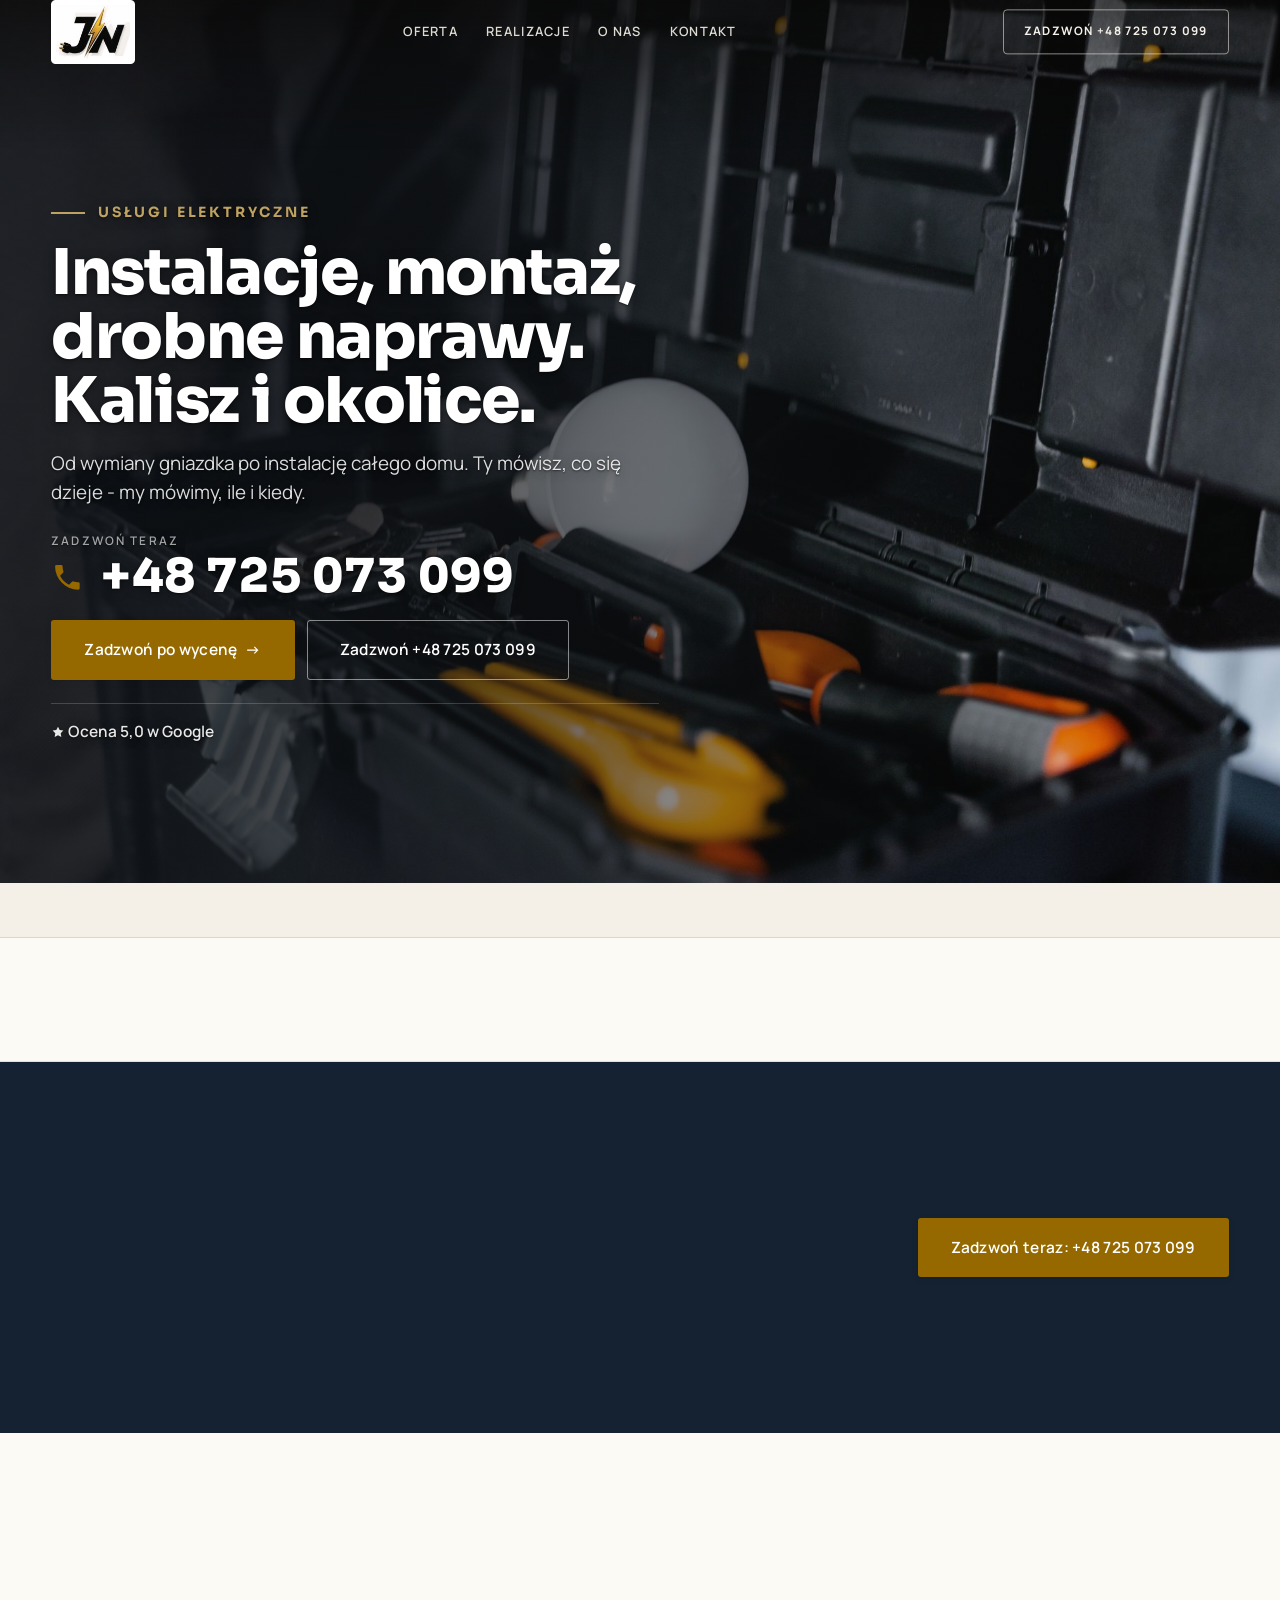
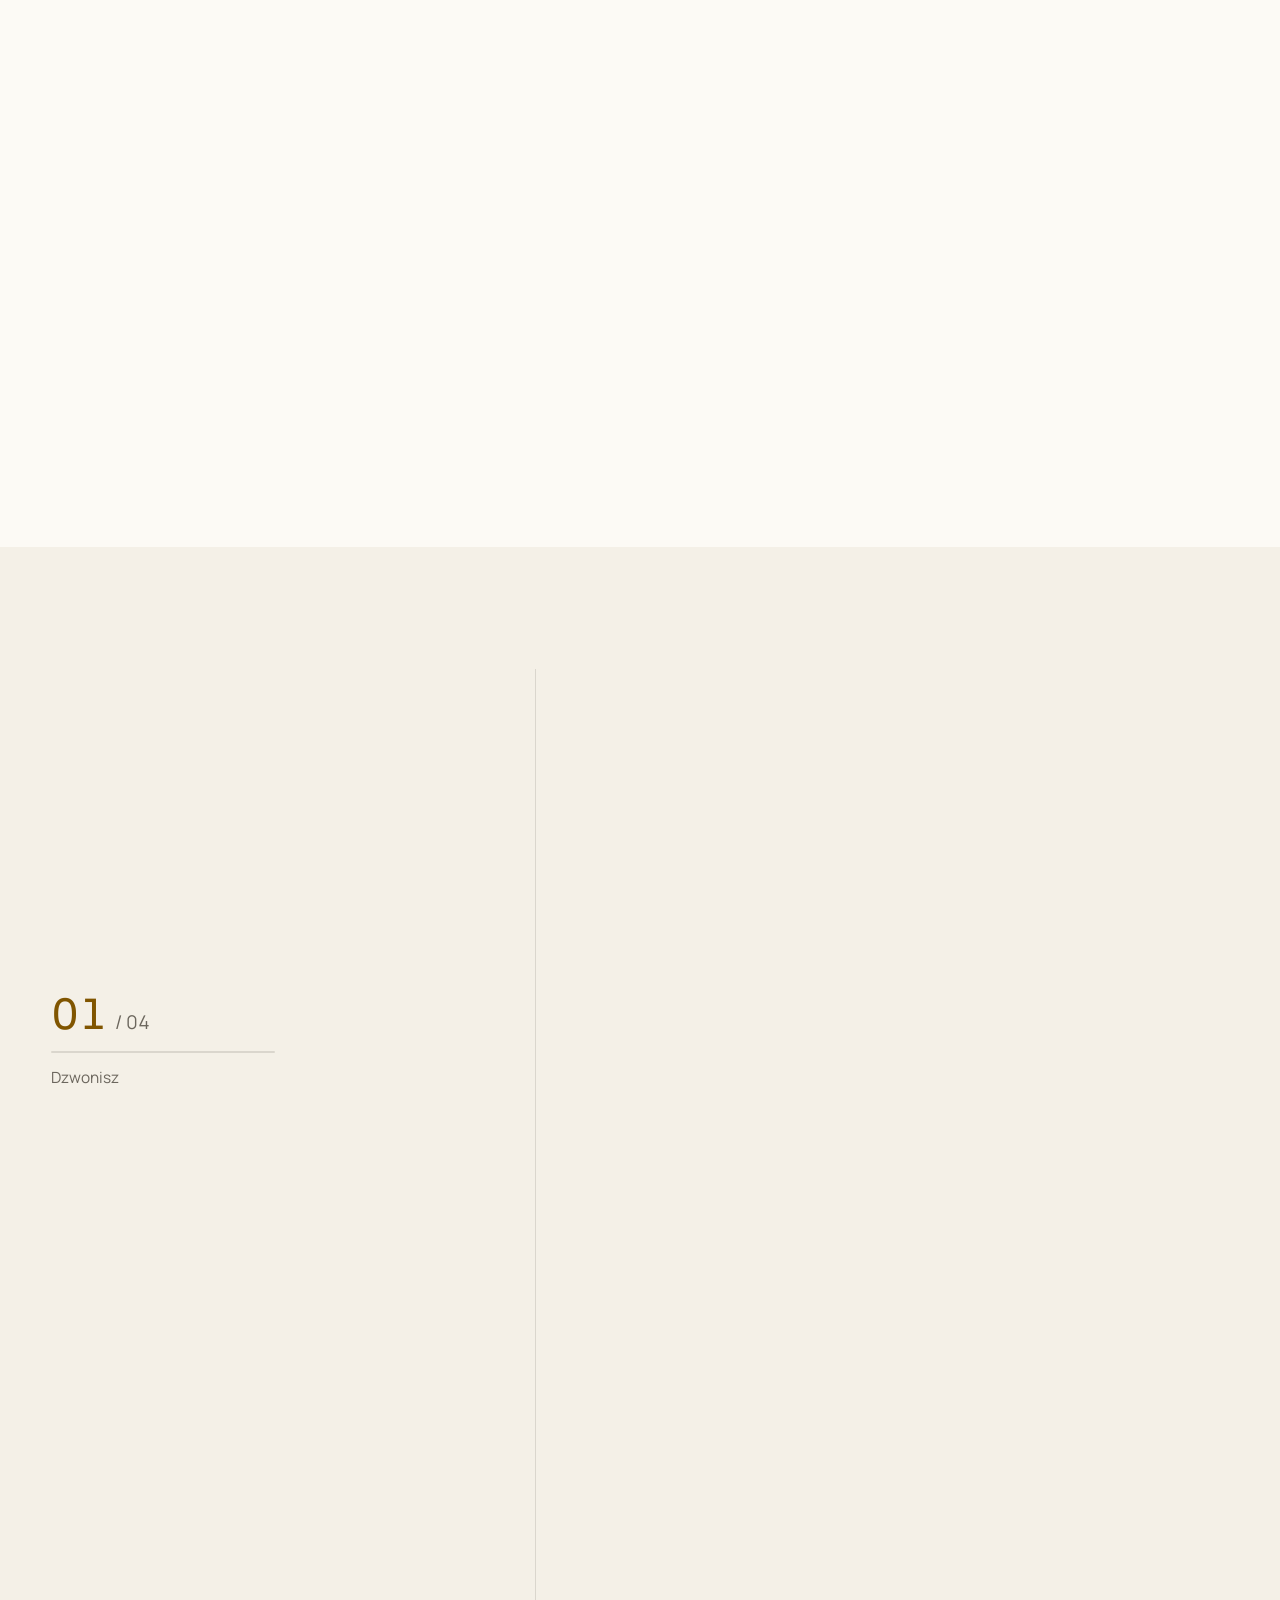
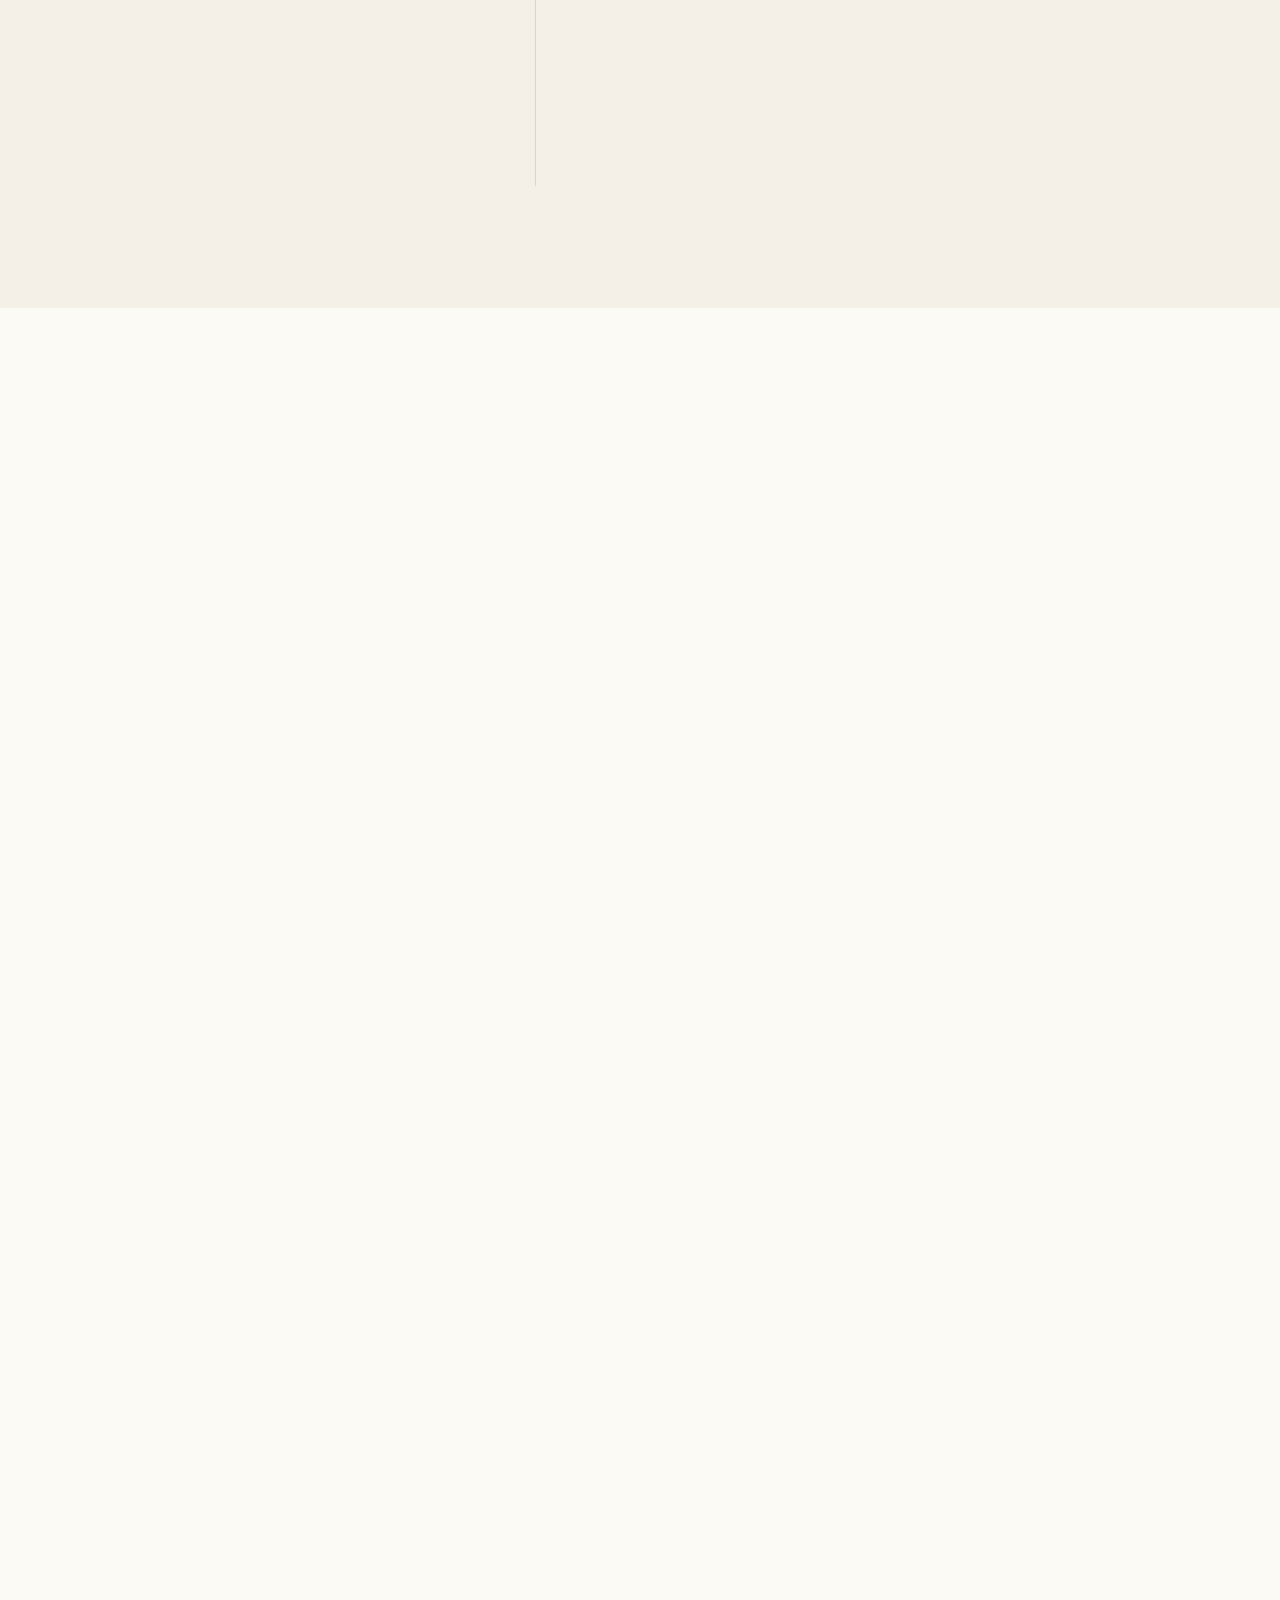
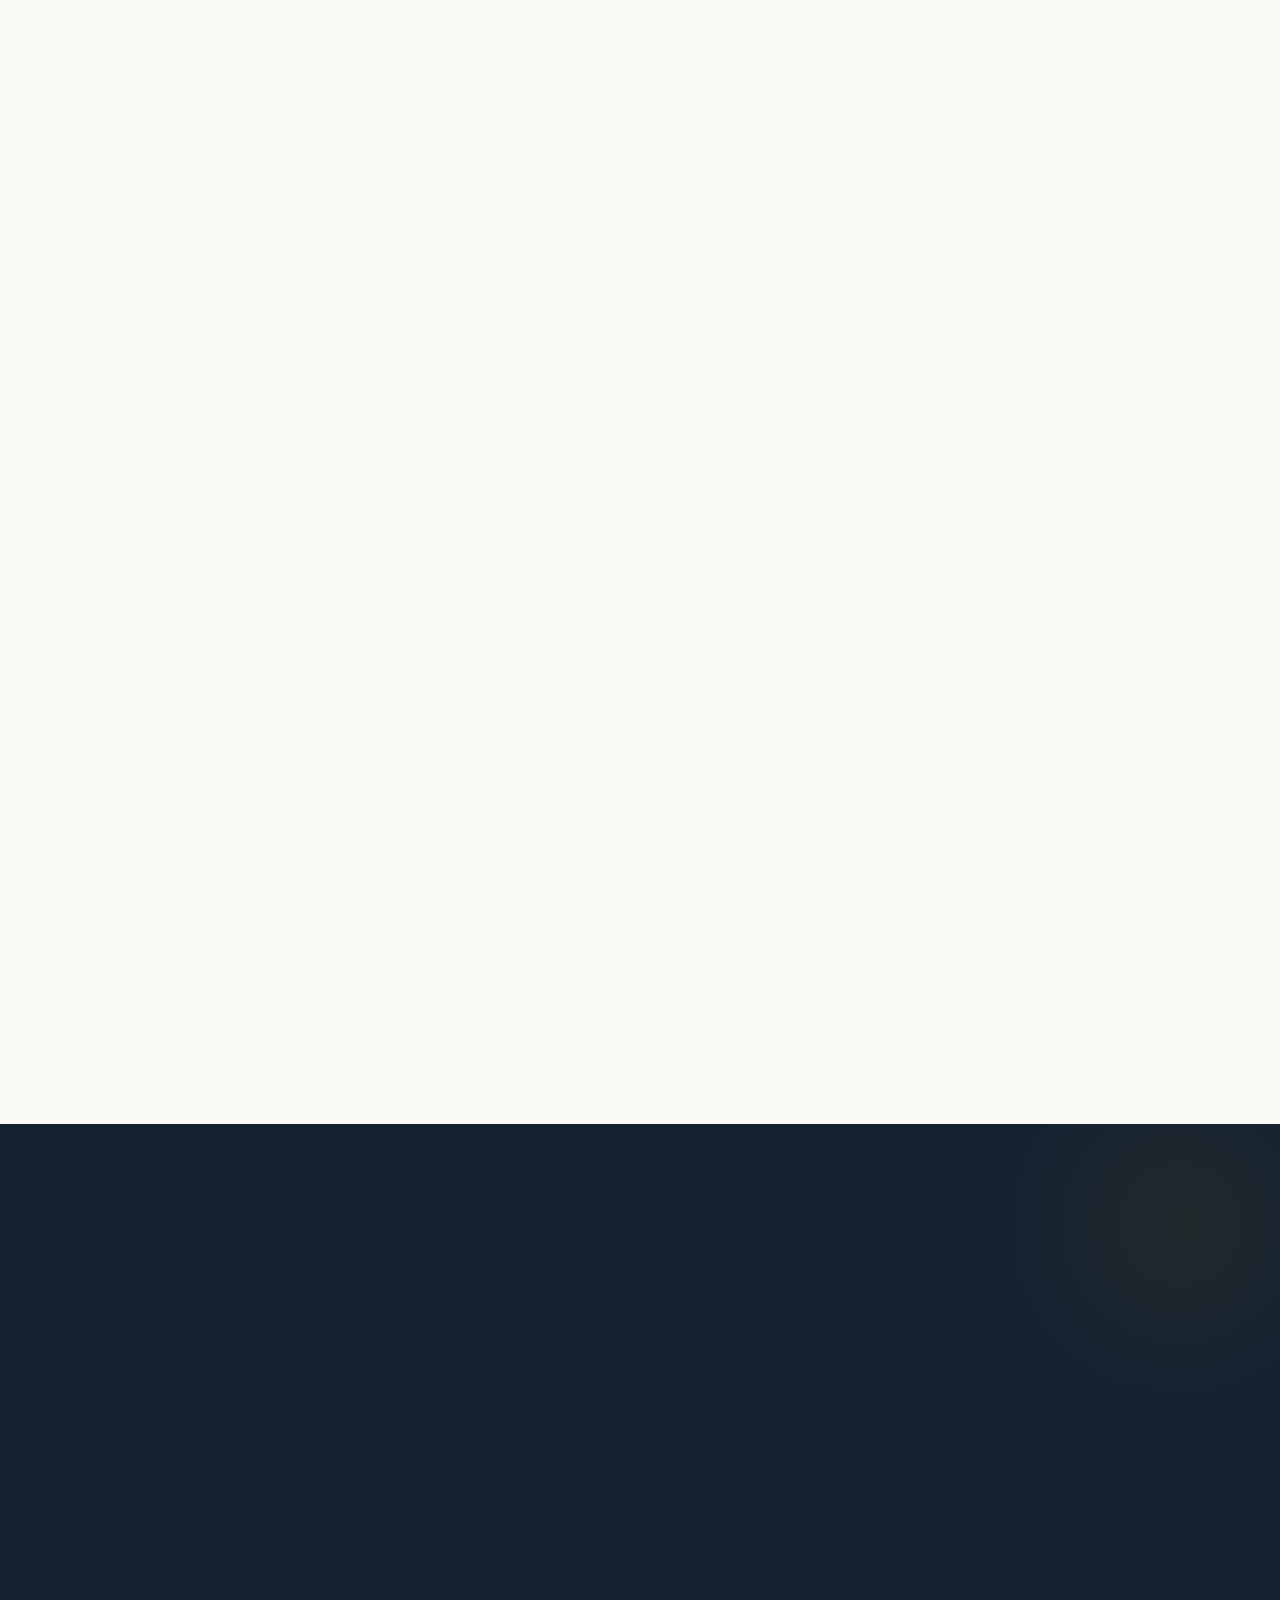
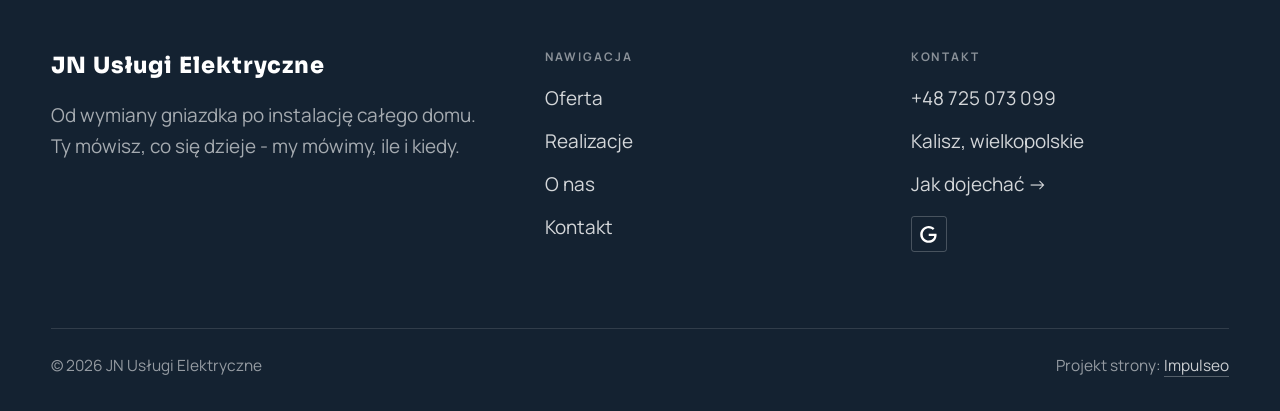
==== index.html @ e77ca4e5 "Strona demo: jn-uslugi-elektryczne" ====
<!DOCTYPE html>
<html lang="pl">
<head>
<meta charset="UTF-8">
<meta name="viewport" content="width=device-width, initial-scale=1.0">
<title>JN Usługi Elektryczne - elektryk, awarie i instalacje</title>
<meta name="description" content="Elektryk w Kaliszu z dojazdem. Awarie, instalacje, rozdzielnice, oświetlenie, napędy bram i drobne naprawy. Cenę znasz przed robotą. Zadzwoń: +48 725 073 099.">
<link rel="canonical" href="https://impulseo-pl.github.io/jn-uslugi-elektryczne/">
<meta name="robots" content="noindex, nofollow">
<meta property="og:type" content="website">
<meta property="og:locale" content="pl_PL">
<meta property="og:site_name" content="JN Usługi Elektryczne">
<meta property="og:title" content="JN Usługi Elektryczne - elektryk, awarie i instalacje">
<meta property="og:description" content="Elektryk w Kaliszu z dojazdem. Awarie, instalacje, rozdzielnice, oświetlenie, napędy bram i drobne naprawy. Cenę znasz przed robotą. Zadzwoń: +48 725 073 099.">
<meta property="og:url" content="https://impulseo-pl.github.io/jn-uslugi-elektryczne/">
<meta property="og:image" content="https://impulseo-pl.github.io/jn-uslugi-elektryczne/img/og.jpg">
<meta property="og:image:width" content="1200">
<meta property="og:image:height" content="630">
<meta name="twitter:card" content="summary_large_image">
<script type="application/ld+json">{"@context": "https://schema.org", "@type": "Electrician", "name": "JN Usługi Elektryczne", "url": "https://impulseo-pl.github.io/jn-uslugi-elektryczne/", "telephone": "+48725073099", "image": "https://impulseo-pl.github.io/jn-uslugi-elektryczne/img/og.jpg", "areaServed": "Kalisz", "sameAs": ["https://maps.google.com/?cid=891478775531008990&g_mp=CiVnb29nbGUubWFwcy5wbGFjZXMudjEuUGxhY2VzLkdldFBsYWNlEAIYBCAA"]}</script>
<link rel="preconnect" href="https://fonts.googleapis.com">
<link rel="preconnect" href="https://fonts.gstatic.com" crossorigin>
<link href="https://fonts.googleapis.com/css2?family=Sora:wght@600;700;800&family=Manrope:wght@400;500;600&display=swap" rel="stylesheet">
<link rel="stylesheet" href="assets/styles.css?v=e4666591">
</head>
<body>

<header class="nav">
  <div class="wrap nav-inner">
    <a class="brand brand-has-logo" href="index.html"><img class="brand-logo" src="img/logo.png" alt="JN Usługi Elektryczne" width="644" height="490" decoding="async"></a>
    <nav class="nav-links">
      <a href="oferta.html">Oferta</a>
      <a href="realizacje.html">Realizacje</a>
      <a href="o-nas.html">O nas</a>
      <a href="kontakt.html">Kontakt</a>
      <a href="tel:+48725073099" class="btn btn-accent">Zadzwoń +48 725 073 099</a>
    </nav>
    <button class="nav-toggle" aria-label="Menu"><span></span><span></span><span></span></button>
  </div>
</header>

<main>
<section class="hero-fach">
  <img class="hf-photo" src="img/hero.jpg" fetchpriority="high" data-rotate="img/g14.jpg|img/g2.jpg" alt="JN Usługi Elektryczne" width="1880" height="1253">
  <div class="hf-panel">
    <div class="hf-inner">
      <span class="hf-kicker">Usługi elektryczne</span>
      <h1 class="hf-title">Instalacje, montaż, drobne naprawy. Kalisz i okolice. <em></em></h1>
      <p class="hf-lead">Od wymiany gniazdka po instalację całego domu. Ty mówisz, co się dzieje - my mówimy, ile i kiedy.</p>
      <a class="hf-phone" href="tel:+48725073099"><span class="hf-phone-lab">Zadzwoń teraz</span><span class="hf-phone-num"><svg class="ico-tel" width="16" height="16" viewBox="0 0 24 24" fill="none" aria-hidden="true"><path d="M6.6 10.8a15.5 15.5 0 0 0 6.6 6.6l2.2-2.2a1 1 0 0 1 1-.24 11.4 11.4 0 0 0 3.6.58 1 1 0 0 1 1 1V20a1 1 0 0 1-1 1A17 17 0 0 1 3 4a1 1 0 0 1 1-1h3.5a1 1 0 0 1 1 1c0 1.25.2 2.46.58 3.6a1 1 0 0 1-.25 1l-2.23 2.2Z" fill="currentColor"/></svg> +48 725 073 099</span></a>
      <div class="hf-actions">
        <a href="kontakt.html" class="btn btn-accent">Zadzwoń po wycenę <span class="arr">→</span></a>
        <a href="tel:+48725073099" class="btn btn-ghost hf-ghost">Zadzwoń +48 725 073 099</a>
      </div>
      <div class="hf-trust"><svg class="ico-star" width="14" height="14" viewBox="0 0 24 24" style="vertical-align:-2px" aria-hidden="true"><path d="M12 2.8l2.85 5.8 6.4.93-4.63 4.5 1.1 6.37L12 17.4l-5.72 3 1.1-6.37-4.63-4.5 6.4-.93L12 2.8Z" fill="currentColor"/></svg> Ocena 5,0 w Google</div>
    </div>
  </div>
</section>
<section class="fach-promise">
  <div class="wrap">
    <ul class="fp-row reveal"><li>Bezpłatna wycena</li><li>Dojazd: Kalisz i okolice</li><li>Szybkie terminy</li></ul>
  </div>
</section>
<section class="opinie-mini" aria-label="Opinie klientów">
  <div class="wrap">
    <div class="om-row">
      <div class="om-item reveal"><blockquote>„Gorąco polecam pana Jakuba (…) bardzo dobry stosunek jakosci do ceny, wręcz jest napr…”</blockquote><span class="om-autor">Quiescis</span></div>
      <div class="om-item reveal"><blockquote>„Super doświadczony fachowiec, opanował fach do perfekcji.”</blockquote><span class="om-autor">Jan Kołodziej</span></div>
      <div class="om-item reveal"><blockquote>„Polecam. Przygotowanie gniazdka zewnętrznego do wallboxa.”</blockquote><span class="om-autor">Sebastian Janiak</span></div>
    </div>
  </div>
</section>
<section class="awaria">
  <div class="wrap">
      <div class="reveal">
        <h3>Awaria? Jesteśmy pod telefonem.</h3>
        <p>Szybki dojazd na pilne zgłoszenia.</p>
      </div>
      <a class="btn btn-accent" href="tel:+48725073099">Zadzwoń teraz: +48 725 073 099</a>
  </div>
</section>
<section class="gateways-band">
  <div class="wrap">
    <div class="gateways">
      <a href="oferta.html" class="gateway reveal"><img src="img/g3.jpg" alt="Awarie i usterki" loading="lazy" width="1880" height="1255" decoding="async"><span class="g-ttl">Awarie i usterki</span></a>
      <a href="oferta.html" class="gateway reveal"><img src="img/g4.jpg" alt="Instalacje elektryczne" loading="lazy" width="1880" height="1255" decoding="async"><span class="g-ttl">Instalacje elektryczne</span></a>
      <a href="oferta.html" class="gateway reveal"><img src="img/g5.jpg" alt="Rozdzielnice i zabezpieczenia" loading="lazy" width="1880" height="992" decoding="async"><span class="g-ttl">Rozdzielnice i zabezpieczenia</span></a>
    </div>
  </div>
</section>
<section class="proces proces-os fachowcy">
  <div class="wrap proc-grid">
    <div class="proc-side">
      <div class="head reveal">
        <span class="eyebrow">Jak pracujemy</span>
        <h2>Wiesz, na czym stoisz - na każdym etapie</h2>
        <p>Od pierwszego telefonu do odbioru roboty - krok po kroku.</p>
      </div>
      <div class="proc-count" aria-hidden="true"><span class="pc-cur">01</span><span class="pc-all">/ 04</span></div>
      <div class="proc-bar" aria-hidden="true"><i></i></div>
      <p class="proc-now" aria-hidden="true">Dzwonisz</p>
    </div>
    <ol class="proces-line">
      <li class="reveal"><span class="pno">01</span><h3>Dzwonisz</h3><p>Telefon albo zdjęcie tablicy. Krótka rozmowa i wiesz, czy przyjedziemy i kiedy.</p></li>
      <li class="reveal"><span class="pno">02</span><h3>Znasz cenę</h3><p>Wymianę gniazdka wycenimy przez telefon, remont instalacji po obejrzeniu ścian. Cena ustalona przed robotą już nie rośnie.</p></li>
      <li class="reveal"><span class="pno">03</span><h3>Robota</h3><p>Zaczętej roboty nie zostawiamy na „dokończymy w przyszłym tygodniu”. Zaczęte kończymy.</p></li>
      <li class="reveal"><span class="pno">04</span><h3>Odbiór</h3><p>Na koniec sprawdzamy miernikiem każdy podłączony punkt i pokazujemy, że wszystko działa. Rachunek jest taki, jak ustaliliśmy.</p></li>
    </ol>
  </div>
</section>
<section>
  <div class="wrap">
    <div class="head reveal">
      <span class="eyebrow">Realizacje</span>
      <h2>Z ostatnich robót</h2>
      <p>Tak ta robota wygląda po skończeniu: opisana tablica, równe bruzdy, przewody pod sznurek.</p>
    </div>
    <div class="gallery">
      <div class="tile t-two3 reveal"><img src="img/g6.jpg" alt="JN Usługi Elektryczne" loading="lazy" width="1880" height="1253" decoding="async"></div>
      <div class="tile t-third reveal"><img src="img/g7.jpg" alt="JN Usługi Elektryczne" loading="lazy" width="1880" height="1253" decoding="async"></div>
      <div class="tile t-third reveal"><img src="img/g8.jpg" alt="JN Usługi Elektryczne" loading="lazy" width="1880" height="1255" decoding="async"></div>
      <div class="tile t-third reveal"><img src="img/g9.jpg" alt="JN Usługi Elektryczne" loading="lazy" width="1880" height="1251" decoding="async"></div>
      <div class="tile t-third reveal"><img src="img/g10.jpg" alt="JN Usługi Elektryczne" loading="lazy" width="1880" height="1255" decoding="async"></div>
    </div>
    <div style="margin-top:var(--space-7)" class="reveal"><a href="realizacje.html" class="btn btn-accent">Pełna galeria <span class="arr">→</span></a></div>
  </div>
</section>
<section class="fach-uslugi">
  <div class="wrap">
    <div class="head reveal">
      <span class="eyebrow">Oferta</span>
      <h2>Co robimy</h2>
      <p>Najczęstsze zlecenia - od awarii po napęd do bramy.</p>
    </div>
    <ul class="fu-list">
      <li class="fu-row reveal"><div class="fu-name">Awarie i usterki</div><div class="fu-desc">Nagle zgasła połowa mieszkania? Bezpiecznik wybija po włączeniu czajnika?</div><a class="fu-cta" href="kontakt.html">Wycena <span class="arr">→</span></a></li>
      <li class="fu-row reveal"><div class="fu-name">Instalacje elektryczne</div><div class="fu-desc">Masz w ścianach aluminium sprzed dekad? Wymieniamy stare instalacje na miedź - obwód po obwodzie, etapami, tak żeby dało się normalnie mieszkać w trakcie.</div><a class="fu-cta" href="kontakt.html">Wycena <span class="arr">→</span></a></li>
      <li class="fu-row reveal"><div class="fu-name">Rozdzielnice i zabezpieczenia</div><div class="fu-desc">Tablica z korkami pamięta poprzedniego właściciela? Składamy i modernizujemy rozdzielnice: nowe zabezpieczenia, różnicówki, ochrona przepięciowa i czytelny opis na drzwiczkach - żeby przy usterce dało się wyłączyć jeden obwód, a nie cały dom.</div><a class="fu-cta" href="kontakt.html">Wycena <span class="arr">→</span></a></li>
      <li class="fu-row reveal"><div class="fu-name">Oświetlenie i LED</div><div class="fu-desc">Zakładamy oświetlenie w domu i na zewnątrz: lampy, taśmy LED, światło z czujnikiem ruchu nad wejściem i przy furtce.</div><a class="fu-cta" href="kontakt.html">Wycena <span class="arr">→</span></a></li>
      <li class="fu-row reveal"><div class="fu-name">Gniazdka, włączniki i osprzęt</div><div class="fu-desc">Po remoncie osprzęt ma pasować do wnętrza, więc ramki i kolory dobieramy razem, zanim kupisz.</div><a class="fu-cta" href="kontakt.html">Wycena <span class="arr">→</span></a></li>
      <li class="fu-row reveal"><div class="fu-name">Napędy bram, RTV i AGD</div><div class="fu-desc">Podłączamy napędy do bram, sprzęt RTV i AGD oraz drobiazgi typu gniazdo zewnętrzne pod wallbox.</div><a class="fu-cta" href="kontakt.html">Wycena <span class="arr">→</span></a></li>
    </ul>
    <div style="margin-top:var(--space-7)" class="reveal"><a href="oferta.html" class="btn btn-ghost">Pełna oferta <span class="arr">→</span></a></div>
  </div>
</section>
<section class="stopklatka" aria-hidden="true">
  <div class="stk-bg" style="background-image:url(img/g15.jpg)"></div>
</section>
<section class="opinie">
  <div class="wrap">
    <div class="head center reveal">
      <span class="eyebrow">Opinie</span>
      <h2>Co mówią klienci</h2>
    </div>
    <p class="op-meta reveal"><span class="g-badge"><svg class="gb-ico" viewBox="0 0 24 24" width="18" height="18" aria-hidden="true"><path fill="#4285F4" d="M22.56 12.25c0-.78-.07-1.53-.2-2.25H12v4.26h5.92c-.26 1.37-1.04 2.53-2.21 3.31v2.77h3.57c2.08-1.92 3.28-4.74 3.28-8.09z"/><path fill="#34A853" d="M12 23c2.97 0 5.46-.98 7.28-2.66l-3.57-2.77c-.98.66-2.23 1.06-3.71 1.06-2.86 0-5.29-1.93-6.16-4.53H2.18v2.84C3.99 20.53 7.7 23 12 23z"/><path fill="#FBBC05" d="M5.84 14.09c-.22-.66-.35-1.36-.35-2.09s.13-1.43.35-2.09V7.07H2.18C1.43 8.55 1 10.22 1 12s.43 3.45 1.18 4.93l2.85-2.22.81-.62z"/><path fill="#EA4335" d="M12 5.38c1.62 0 3.06.56 4.21 1.64l3.15-3.15C17.45 2.09 14.97 1 12 1 7.7 1 3.99 3.47 2.18 7.07l3.66 2.84c.87-2.6 3.3-4.53 6.16-4.53z"/></svg><b class="gb-ocena">5,0</b><svg class="gb-stars" viewBox="0 0 90 18" width="74" height="14.8" aria-hidden="true"><g fill="currentColor" opacity=".26"><path transform="translate(0,0)" d="M9 1.6l2.2 4.46 4.92.72-3.56 3.47.84 4.9L9 12.74l-4.4 2.31.84-4.9L1.88 6.68l4.92-.72L9 1.6Z"/><path transform="translate(18,0)" d="M9 1.6l2.2 4.46 4.92.72-3.56 3.47.84 4.9L9 12.74l-4.4 2.31.84-4.9L1.88 6.68l4.92-.72L9 1.6Z"/><path transform="translate(36,0)" d="M9 1.6l2.2 4.46 4.92.72-3.56 3.47.84 4.9L9 12.74l-4.4 2.31.84-4.9L1.88 6.68l4.92-.72L9 1.6Z"/><path transform="translate(54,0)" d="M9 1.6l2.2 4.46 4.92.72-3.56 3.47.84 4.9L9 12.74l-4.4 2.31.84-4.9L1.88 6.68l4.92-.72L9 1.6Z"/><path transform="translate(72,0)" d="M9 1.6l2.2 4.46 4.92.72-3.56 3.47.84 4.9L9 12.74l-4.4 2.31.84-4.9L1.88 6.68l4.92-.72L9 1.6Z"/></g><clipPath id="gs1000"><rect x="0" y="0" width="90.0" height="18"/></clipPath><g fill="#FBBC04" clip-path="url(#gs1000)"><path transform="translate(0,0)" d="M9 1.6l2.2 4.46 4.92.72-3.56 3.47.84 4.9L9 12.74l-4.4 2.31.84-4.9L1.88 6.68l4.92-.72L9 1.6Z"/><path transform="translate(18,0)" d="M9 1.6l2.2 4.46 4.92.72-3.56 3.47.84 4.9L9 12.74l-4.4 2.31.84-4.9L1.88 6.68l4.92-.72L9 1.6Z"/><path transform="translate(36,0)" d="M9 1.6l2.2 4.46 4.92.72-3.56 3.47.84 4.9L9 12.74l-4.4 2.31.84-4.9L1.88 6.68l4.92-.72L9 1.6Z"/><path transform="translate(54,0)" d="M9 1.6l2.2 4.46 4.92.72-3.56 3.47.84 4.9L9 12.74l-4.4 2.31.84-4.9L1.88 6.68l4.92-.72L9 1.6Z"/><path transform="translate(72,0)" d="M9 1.6l2.2 4.46 4.92.72-3.56 3.47.84 4.9L9 12.74l-4.4 2.31.84-4.9L1.88 6.68l4.92-.72L9 1.6Z"/></g></svg><span class="gb-txt">w Google</span></span></p>
    <p class="op-meta reveal"><a class="op-google" href="https://maps.google.com/?cid=891478775531008990&amp;g_mp=CiVnb29nbGUubWFwcy5wbGFjZXMudjEuUGxhY2VzLkdldFBsYWNlEAIYBCAA" target="_blank" rel="noopener"><svg class="op-g-ico" viewBox="0 0 24 24" width="17" height="17" aria-hidden="true"><path fill="#4285F4" d="M22.56 12.25c0-.78-.07-1.53-.2-2.25H12v4.26h5.92c-.26 1.37-1.04 2.53-2.21 3.31v2.77h3.57c2.08-1.92 3.28-4.74 3.28-8.09z"/><path fill="#34A853" d="M12 23c2.97 0 5.46-.98 7.28-2.66l-3.57-2.77c-.98.66-2.23 1.06-3.71 1.06-2.86 0-5.29-1.93-6.16-4.53H2.18v2.84C3.99 20.53 7.7 23 12 23z"/><path fill="#FBBC05" d="M5.84 14.09c-.22-.66-.35-1.36-.35-2.09s.13-1.43.35-2.09V7.07H2.18C1.43 8.55 1 10.22 1 12s.43 3.45 1.18 4.93l2.85-2.22.81-.62z"/><path fill="#EA4335" d="M12 5.38c1.62 0 3.06.56 4.21 1.64l3.15-3.15C17.45 2.09 14.97 1 12 1 7.7 1 3.99 3.47 2.18 7.07l3.66 2.84c.87-2.6 3.3-4.53 6.16-4.53z"/></svg><span>Zobacz opinie w Google</span><span class="arr">→</span></a></p>
    <div class="opinie-grid">
      <figure class="op-card reveal"><span class="op-star"><svg class="ico-star" width="14" height="14" viewBox="0 0 24 24" style="vertical-align:-2px" aria-hidden="true"><path d="M12 2.8l2.85 5.8 6.4.93-4.63 4.5 1.1 6.37L12 17.4l-5.72 3 1.1-6.37-4.63-4.5 6.4-.93L12 2.8Z" fill="currentColor"/></svg><svg class="ico-star" width="14" height="14" viewBox="0 0 24 24" style="vertical-align:-2px" aria-hidden="true"><path d="M12 2.8l2.85 5.8 6.4.93-4.63 4.5 1.1 6.37L12 17.4l-5.72 3 1.1-6.37-4.63-4.5 6.4-.93L12 2.8Z" fill="currentColor"/></svg><svg class="ico-star" width="14" height="14" viewBox="0 0 24 24" style="vertical-align:-2px" aria-hidden="true"><path d="M12 2.8l2.85 5.8 6.4.93-4.63 4.5 1.1 6.37L12 17.4l-5.72 3 1.1-6.37-4.63-4.5 6.4-.93L12 2.8Z" fill="currentColor"/></svg><svg class="ico-star" width="14" height="14" viewBox="0 0 24 24" style="vertical-align:-2px" aria-hidden="true"><path d="M12 2.8l2.85 5.8 6.4.93-4.63 4.5 1.1 6.37L12 17.4l-5.72 3 1.1-6.37-4.63-4.5 6.4-.93L12 2.8Z" fill="currentColor"/></svg><svg class="ico-star" width="14" height="14" viewBox="0 0 24 24" style="vertical-align:-2px" aria-hidden="true"><path d="M12 2.8l2.85 5.8 6.4.93-4.63 4.5 1.1 6.37L12 17.4l-5.72 3 1.1-6.37-4.63-4.5 6.4-.93L12 2.8Z" fill="currentColor"/></svg></span><blockquote>Gorąco polecam pana Jakuba (…) bardzo dobry stosunek jakosci do ceny, wręcz jest naprawdę korzystnie w zamian za ilość pracy jaką Pan Jakub wkłada w to co robi.</blockquote><span class="op-autor">Quiescis</span></figure>
      <figure class="op-card reveal"><span class="op-star"><svg class="ico-star" width="14" height="14" viewBox="0 0 24 24" style="vertical-align:-2px" aria-hidden="true"><path d="M12 2.8l2.85 5.8 6.4.93-4.63 4.5 1.1 6.37L12 17.4l-5.72 3 1.1-6.37-4.63-4.5 6.4-.93L12 2.8Z" fill="currentColor"/></svg><svg class="ico-star" width="14" height="14" viewBox="0 0 24 24" style="vertical-align:-2px" aria-hidden="true"><path d="M12 2.8l2.85 5.8 6.4.93-4.63 4.5 1.1 6.37L12 17.4l-5.72 3 1.1-6.37-4.63-4.5 6.4-.93L12 2.8Z" fill="currentColor"/></svg><svg class="ico-star" width="14" height="14" viewBox="0 0 24 24" style="vertical-align:-2px" aria-hidden="true"><path d="M12 2.8l2.85 5.8 6.4.93-4.63 4.5 1.1 6.37L12 17.4l-5.72 3 1.1-6.37-4.63-4.5 6.4-.93L12 2.8Z" fill="currentColor"/></svg><svg class="ico-star" width="14" height="14" viewBox="0 0 24 24" style="vertical-align:-2px" aria-hidden="true"><path d="M12 2.8l2.85 5.8 6.4.93-4.63 4.5 1.1 6.37L12 17.4l-5.72 3 1.1-6.37-4.63-4.5 6.4-.93L12 2.8Z" fill="currentColor"/></svg><svg class="ico-star" width="14" height="14" viewBox="0 0 24 24" style="vertical-align:-2px" aria-hidden="true"><path d="M12 2.8l2.85 5.8 6.4.93-4.63 4.5 1.1 6.37L12 17.4l-5.72 3 1.1-6.37-4.63-4.5 6.4-.93L12 2.8Z" fill="currentColor"/></svg></span><blockquote>Super doświadczony fachowiec, opanował fach do perfekcji. Polecam każdemu.</blockquote><span class="op-autor">Jan Kołodziej</span></figure>
      <figure class="op-card reveal"><span class="op-star"><svg class="ico-star" width="14" height="14" viewBox="0 0 24 24" style="vertical-align:-2px" aria-hidden="true"><path d="M12 2.8l2.85 5.8 6.4.93-4.63 4.5 1.1 6.37L12 17.4l-5.72 3 1.1-6.37-4.63-4.5 6.4-.93L12 2.8Z" fill="currentColor"/></svg><svg class="ico-star" width="14" height="14" viewBox="0 0 24 24" style="vertical-align:-2px" aria-hidden="true"><path d="M12 2.8l2.85 5.8 6.4.93-4.63 4.5 1.1 6.37L12 17.4l-5.72 3 1.1-6.37-4.63-4.5 6.4-.93L12 2.8Z" fill="currentColor"/></svg><svg class="ico-star" width="14" height="14" viewBox="0 0 24 24" style="vertical-align:-2px" aria-hidden="true"><path d="M12 2.8l2.85 5.8 6.4.93-4.63 4.5 1.1 6.37L12 17.4l-5.72 3 1.1-6.37-4.63-4.5 6.4-.93L12 2.8Z" fill="currentColor"/></svg><svg class="ico-star" width="14" height="14" viewBox="0 0 24 24" style="vertical-align:-2px" aria-hidden="true"><path d="M12 2.8l2.85 5.8 6.4.93-4.63 4.5 1.1 6.37L12 17.4l-5.72 3 1.1-6.37-4.63-4.5 6.4-.93L12 2.8Z" fill="currentColor"/></svg><svg class="ico-star" width="14" height="14" viewBox="0 0 24 24" style="vertical-align:-2px" aria-hidden="true"><path d="M12 2.8l2.85 5.8 6.4.93-4.63 4.5 1.1 6.37L12 17.4l-5.72 3 1.1-6.37-4.63-4.5 6.4-.93L12 2.8Z" fill="currentColor"/></svg></span><blockquote>Polecam. Przygotowanie gniazdka zewnętrznego do wallboxa .</blockquote><span class="op-autor">Sebastian Janiak</span></figure>
    </div>
  </div>
</section>
<section class="obszar">
  <div class="wrap">
    <div class="head center reveal">
      <span class="eyebrow">Obszar działania</span>
      <h2>Dojeżdżamy do Ciebie</h2>
    </div>
    <p class="obszar-txt reveal" style="text-align:center;max-width:60ch;margin:0 auto 1.4rem">Nie wiesz, czy dojedziemy do Ciebie? Zadzwoń i podaj adres. Jak nie dojeżdżamy, powiemy od razu i nie zajmiemy Ci dnia.</p>
    <ul class="obszar-list reveal"><li class="is-home">Kalisz</li><li>+ okolice</li></ul>
    <div class="obszar-mapa reveal" style="margin-top:var(--space-7)">
      <iframe title="Obszar działania - Kalisz i okolice" src="https://maps.google.com/maps?q=JN%20Us%C5%82ugi%20Elektryczne%20Kalisz&amp;z=11&amp;output=embed" loading="lazy" referrerpolicy="no-referrer-when-downgrade" style="width:100%;height:clamp(280px,38vh,420px);border:0;display:block;border-radius:var(--r-md)"></iframe>
    </div>
  </div>
</section>
<section class="faq-klinika">
  <div class="wrap">
    <div class="head center reveal">
      <span class="eyebrow">Częste pytania</span>
      <h2>Dobrze wiedzieć</h2>
    </div>
    <div class="faq-list">
      <details class="faq-item reveal"><summary>Ile to będzie kosztowało?</summary><p>Zależy, co się dzieje - dlatego wypytujemy przez telefon i od razu podajemy widełki. Ostateczną cenę ustalamy przy oględzinach, zanim zaczniemy.</p></details>
      <details class="faq-item reveal"><summary>Czy wycena jest płatna?</summary><p>Za obejrzenie i wycenę nie bierzemy pieniędzy. Płacisz za robotę, nie za rozmowę o niej.</p></details>
      <details class="faq-item reveal"><summary>Jak szybko przyjedziecie?</summary><p>Brak prądu w całym domu to pilny wyjazd - przestawiamy grafik. Dołożenie gniazdka spokojnie poczeka na umówiony termin.</p></details>
      <details class="faq-item reveal"><summary>Czy dostanę fakturę?</summary><p>Tak - VAT albo paragon, jak wolisz. Z firmami i wspólnotami rozliczamy się przelewem.</p></details>
      <details class="faq-item reveal"><summary>Mam starą instalację. Muszę wymieniać wszystko?</summary><p>Niekoniecznie. Najpierw pomiary - one pokazują, co naprawdę jest groźne, a co jeszcze posłuży. Czasem wystarczy nowa tablica i osobny obwód do kuchni, a reszta może poczekać do remontu.</p></details>
      <details class="faq-item reveal"><summary>Co, jeśli po naprawie coś dalej nie gra?</summary><p>Wracamy i mierzymy jeszcze raz. Nasza wina - poprawiamy za darmo; wyszło coś nowego - mówimy wprost, co i za ile.</p></details>
    </div>
  </div>
</section>
<section class="cta">
  <div class="wrap">
    <div class="reveal">
      <span class="eyebrow">Współpraca</span>
      <h2>Potrzebujesz fachowca? Wycenimy za darmo.</h2>
      <p>Zadzwoń, umówimy termin oględzin. Cenę poznasz przed robotą, nie po niej.</p>
    </div>
    <div class="cta-actions reveal">
      <a href="kontakt.html" class="btn btn-light">Zadzwoń po wycenę <span class="arr">→</span></a>
      <a href="tel:+48725073099" class="btn btn-ghost btn-ghost-cta">+48 725 073 099</a>
    </div>
  </div>
</section>
</main>

<footer>
  <div class="wrap">
    <div class="foot-grid">
      <div class="foot-brand">
        <div class="name">JN Usługi Elektryczne</div>
        <p>Od wymiany gniazdka po instalację całego domu. Ty mówisz, co się dzieje - my mówimy, ile i kiedy.</p>
      </div>
      <div class="foot-col">
        <h4>Nawigacja</h4>
        <a href="oferta.html">Oferta</a>
        <a href="realizacje.html">Realizacje</a>
        <a href="o-nas.html">O nas</a>
        <a href="kontakt.html">Kontakt</a>
      </div>
      <div class="foot-col">
        <h4>Kontakt</h4>
        <a href="tel:+48725073099">+48 725 073 099</a>
        <p>Kalisz, wielkopolskie</p>
        <a href="https://maps.google.com/?cid=891478775531008990&g_mp=CiVnb29nbGUubWFwcy5wbGFjZXMudjEuUGxhY2VzLkdldFBsYWNlEAIYBCAA" target="_blank" rel="noopener">Jak dojechać →</a>
      <div class="foot-soc">
        <a class="soc" href="https://maps.google.com/?cid=891478775531008990&g_mp=CiVnb29nbGUubWFwcy5wbGFjZXMudjEuUGxhY2VzLkdldFBsYWNlEAIYBCAA" target="_blank" rel="noopener" aria-label="Google - JN Usługi Elektryczne"><svg viewBox="0 0 24 24" aria-hidden="true" focusable="false"><path d="M12.48 10.92v3.28h7.84c-.24 1.84-.853 3.187-1.787 4.133-1.147 1.147-2.933 2.4-6.053 2.4-4.827 0-8.6-3.893-8.6-8.72s3.773-8.72 8.6-8.72c2.6 0 4.507 1.027 5.907 2.347l2.307-2.307C18.747 1.44 16.133 0 12.48 0 5.867 0 .307 5.387.307 12s5.56 12 12.173 12c3.573 0 6.267-1.173 8.373-3.36 2.16-2.16 2.84-5.213 2.84-7.667 0-.76-.053-1.467-.173-2.053H12.48z" fill="currentColor"/></svg></a>
      </div>
      </div>
    </div>
    <div class="foot-bot">
      <span>© 2026 JN Usługi Elektryczne</span>
      <span>Projekt strony: <a class="foot-credit" href="https://impulseo.pl" target="_blank" rel="noopener">Impulseo</a></span>
    </div>
  </div>
</footer>
<div class="sticky-call"><a class="sc-call" href="tel:+48725073099"><svg class="ico-tel" width="16" height="16" viewBox="0 0 24 24" fill="none" aria-hidden="true"><path d="M6.6 10.8a15.5 15.5 0 0 0 6.6 6.6l2.2-2.2a1 1 0 0 1 1-.24 11.4 11.4 0 0 0 3.6.58 1 1 0 0 1 1 1V20a1 1 0 0 1-1 1A17 17 0 0 1 3 4a1 1 0 0 1 1-1h3.5a1 1 0 0 1 1 1c0 1.25.2 2.46.58 3.6a1 1 0 0 1-.25 1l-2.23 2.2Z" fill="currentColor"/></svg> Zadzwoń</a><a class="sc-quote" href="kontakt.html">Zadzwoń po wycenę</a></div>
<div class="demo-wazne" data-do="2026-10-07" data-cykl="3" hidden><svg class="dw-ico" width="13" height="13" viewBox="0 0 24 24" fill="none" aria-hidden="true"><circle cx="12" cy="12" r="8.6" stroke="currentColor" stroke-width="1.8"/><path d="M12 7.2V12l3.3 2" stroke="currentColor" stroke-width="1.8" stroke-linecap="round"/></svg><span class="dw-txt"></span></div>

<script src="assets/main.js"></script>
</body>
</html>
---- assets/styles.css ----
/* ============================================================
   STOLBASZ — premium, architektoniczny B2B fit-out
   Jasna paleta, zero brązu. System wg premium-web-craft.
   Projekt strony: Impulseo (impulseo.pl)
   ============================================================ */

:root{
  /* PALETA — jasna, architektoniczna, chłodna */
  --paper:#f5f7fa;          /* główne tło */
  --paper-2:#e7edf3;        /* sekcje alternatywne (chłodny jasny szary) */
  --paper-3:#e7edf3;        /* delikatne wypełnienia */
  --ink:#142231;            /* tekst główny — chłodny grafit */
  --ink-soft:#2c3e52;       /* nagłówki drugorzędne */
  --muted:#697785;          /* tekst poboczny */
  --line:rgba(20,34,49,.12);/* hairline */
  --accent:#e8a00c;         /* stonowany petrol-slate — jedyny akcent */
  --accent-d:#c47f06;
  --accent-soft:rgba(232,160,12,.10);
  --dark:#142231;           /* sekcje ciemne (stopka/CTA) */

  /* HOVER ZDJĘĆ — JEDEN standard dla całego silnika (decyzja K. 04.08.2026, artefakt z wariantami).
     AKTUALNE (K.+Szymon 09.08.2026, wybór z artefaktu 6 wariantów): zoom 1.05 przy 1.4s -
     przy tak długim czasie mocniejszy kadr NIE skacze, tylko „oddycha". Poprzedni standard
     (1.02 / .55s z 04.08) odbierany jako dynamiczny i szybki.
     Spoczynek lekko przygaszony, ale TYLKO tam, gdzie jest mysz (@media hover:hover) —
     na telefonie zdjęcia zostają w pełnej jasności. */
  --img-zoom:1.05;                   /* K.+Szymon 09.08: wariant F z artefaktu porównawczego */
  --img-rest:brightness(.95) saturate(.99);
  --img-hot:brightness(1.06) saturate(1.05);
  --img-dur:1.4s;                    /* K.+Szymon 09.08 (wariant F): powoli = elegancko */
  --img-ease:cubic-bezier(.16,.84,.44,1);  /* miękki ogon, efekt „oddychania" */

  /* ODSTĘPY — skala 4/8 */
  --space-1:4px; --space-2:8px; --space-3:12px; --space-4:16px; --space-5:24px;
  --space-6:32px; --space-7:48px; --space-8:64px; --space-9:96px; --space-10:128px;

  /* TYPOGRAFIA — fluid clamp() (skala podbita 16.07.2026: większe, czytelniejsze litery — uwaga Adama) */
  --text-sm:clamp(.9rem,.87rem + .12vw,1rem);
  --text-base:clamp(1.08rem,1.04rem + .18vw,1.2rem);
  --text-lg:clamp(1.24rem,1.15rem + .34vw,1.44rem);
  --text-h3:clamp(1.34rem,1.22rem + .55vw,1.66rem);
  --text-h2:clamp(2.1rem,1.66rem + 2.1vw,3.1rem);
  --text-h1:clamp(2.9rem,2.1rem + 4vw,5.1rem);

  /* PROMIENIE — architektoniczne, raczej ostre */
  --r-sm:3px; --r-md:6px; --r-lg:10px;

  /* RUCH */
  --ease:cubic-bezier(.25,.46,.45,.94); --dur:.24s;

  /* CIENIE — miękkie, warstwowe */
  --sh-sm:0 1px 2px rgba(16,24,32,.04), 0 2px 8px rgba(16,24,32,.05);
  --sh-md:0 2px 6px rgba(16,24,32,.05), 0 12px 28px -8px rgba(16,24,32,.12);
  --sh-lg:0 6px 14px rgba(16,24,32,.07), 0 26px 56px -18px rgba(16,24,32,.22);

  --hairline:1px solid var(--line);

  --font-display:'Sora','Manrope',sans-serif;
  --font-body:'Manrope',sans-serif;
}

*{box-sizing:border-box;margin:0;padding:0}
html{scroll-behavior:smooth}
body{
  font-family:var(--font-body);
  font-size:var(--text-base);
  line-height:1.65;
  color:var(--ink);
  background:var(--paper);
  -webkit-font-smoothing:antialiased;
  text-rendering:optimizeLegibility;
}
img{max-width:100%;height:auto;display:block}  /* height:auto = width/height z atrybutów trzyma proporcje (TOP#12) */
a{color:inherit;text-decoration:none}

.wrap{width:min(92%,1180px);margin-inline:auto}
section{padding-block:clamp(52px,6.5vw,96px)}

h1,h2,h3{font-family:var(--font-display);font-weight:700;line-height:1.08;letter-spacing:-.02em;color:var(--ink)}
h1{font-size:var(--text-h1);letter-spacing:-.035em}
h2{font-size:var(--text-h2);letter-spacing:-.025em}
h3{font-size:var(--text-h3)}
/* MIARA — długość wiersza. WCAG 2.2 SC 1.4.8: max 80 znaków; Butterick: 45–90.
   68ch daje realnie 72–78 znaków polskiego tekstu, czyli z zapasem pod granicą.
   Wcześniej limit miał TYLKO <p> — <li>, <blockquote> i <dd> nie miały żadnego,
   i to jedyny powód, dla którego 23 bloki na dwóch oddanych stronach jadą po
   83–106 znaków w wierszu (pomiar 07.08.2026, bramka `miara`).
   ⚠️ Listy i definicje ograniczamy TYLKO bez klasy: `ul`/`ol` z klasą to u nas
   układ (siatki kafli, menu), a nie tekst ciągły — tam miarę wyznacza układ. */
/* 60ch, nie 68ch (K. 10.08): po zmianie fontów na węższe kroje (DM Sans i spółka)
   w 68ch mieściło się ~90 znaków - bramka pikselowa słusznie zgłaszała przekroczenie
   granicy 80. Pomiar na żywej przeglądarce: 60ch = 90 znaków, 53ch = ~78 znaków, czyli normę WCAG 1.4.8. */
:root{ --miara:53ch }
p{max-width:min(100%,var(--miara))}
blockquote,
ul:not([class])>li, ol:not([class])>li,
dl:not([class])>dd{max-width:min(100%,var(--miara))}

/* ⚠️ Świadomie BEZ wyjątku `.tile p,.card p,.svc p{max-width:none}`, choć nasuwa się sam:
   te akapity BYŁY już ograniczone (stare `p{max-width:65ch}`), więc „wyjątek" nie odblokowałby
   niczego nowego — tylko ROZLUŹNIŁ stan sprzed zmiany na wszystkich demach naraz.
   `figcaption` żadna z reguł wyżej nie dotyczy, więc też nie potrzebuje zwolnienia. */

/* ŁAMANIE. `balance` wyrównuje długości wierszy w nagłówku, `pretty` pilnuje ostatniego
   wiersza akapitu, żeby nie został w nim jeden wyraz. Obsługiwane od Chrome 117 /
   Safari 17.5; starsze przeglądarki po prostu ignorują tę własność.
   `text-wrap:pretty` nie występowało dotąd ANI RAZ w silniku ani w repo klientów. */
h1,h2,h3,.lead,.lede{text-wrap:balance}
p,li,blockquote,dd{text-wrap:pretty}

.eyebrow{
  font-family:var(--font-body);
  font-size:var(--text-sm);
  font-weight:600;
  letter-spacing:.18em;
  text-transform:uppercase;
  color:var(--accent);
  display:inline-flex;align-items:center;gap:var(--space-3);
}
/* flex:none + margin-top = kreska trzyma się PIERWSZEJ linii. Wcześniej align-items:center
   centrowało ją względem całego bloku i przy zawinięciu (długi kicker typu
   „…WNĘTRZ · LESZNO · OD 2019") druga linia lądowała z brzydkim wcięciem. */
.eyebrow{align-items:flex-start}
.eyebrow>*,.eyebrow{text-wrap:balance}   /* dlugi kicker lamal sie na sierote typu samo „2019" w drugiej linii */
.eyebrow::before{content:"";width:28px;height:1px;background:var(--accent);display:inline-block;flex:none;margin-top:.62em}

.muted{color:var(--muted)}
.lead{font-size:var(--text-lg);line-height:1.55;color:var(--ink-soft);max-width:50ch}

/* ---------- BUTTONS ---------- */
.btn{
  display:inline-flex;align-items:center;gap:var(--space-2);
  font-weight:600;font-size:var(--text-sm);letter-spacing:.02em;
  padding:var(--space-4) var(--space-6);
  border-radius:var(--r-sm);
  transition:transform var(--dur) var(--ease),box-shadow var(--dur) var(--ease),background var(--dur) var(--ease);
  cursor:pointer;border:1px solid transparent;
}
.btn-accent{background:var(--accent);color:#fff;box-shadow:var(--sh-sm)}
.btn-accent:hover{background:var(--accent-d);transform:translateY(-2px);box-shadow:var(--sh-md)}
.btn-accent:active{transform:translateY(0);box-shadow:var(--sh-sm)}
.btn-ghost{background:transparent;color:var(--ink);border-color:var(--line)}
.btn-ghost:hover{border-color:var(--accent);color:var(--accent);transform:translateY(-2px)}
.btn-light{background:#fff;color:var(--ink);box-shadow:var(--sh-sm)}
.btn-light:hover{transform:translateY(-2px);box-shadow:var(--sh-md)}
.btn .arr{transition:transform var(--dur) var(--ease)}
.btn:hover .arr{transform:translateX(4px)}

/* ---------- NAV ---------- */
.nav{
  position:sticky;top:0;z-index:50;
  background:color-mix(in srgb,var(--paper) 88%,transparent);
  backdrop-filter:saturate(140%) blur(10px);
  border-bottom:var(--hairline);
}
.nav-inner{display:flex;align-items:center;justify-content:space-between;gap:var(--space-5);height:72px}
/* ANTY-NACHODZENIE (K. 05.08.2026): długa nazwa firmy + przycisk z pełnym numerem nie mieściły się w pasku
   i flex ściskał linki PONIŻEJ ich treści - "Kontakt" wchodził na ramkę "Zadzwoń +48 ...". Teraz ustępuje
   nazwa marki (skrót wielokropkiem), a menu i przycisk nigdy się nie kurczą ani nie zachodzą na siebie. */
.brand{display:flex;flex-direction:column;line-height:1;min-width:0;flex:0 1 auto}
.brand .name{font-family:var(--font-display);font-weight:800;font-size:1.35rem;letter-spacing:.04em;white-space:nowrap;overflow:hidden;text-overflow:ellipsis}
.brand .sub{font-size:.62rem;letter-spacing:.34em;text-transform:uppercase;color:var(--muted);margin-top:5px;white-space:nowrap;overflow:hidden;text-overflow:ellipsis}
.nav-links{display:flex;align-items:center;gap:var(--space-6);flex:0 0 auto}
.nav-links a{font-size:var(--text-sm);font-weight:500;color:var(--ink-soft);position:relative;padding-block:4px;white-space:nowrap;transition:color var(--dur) var(--ease)}
.nav-links a::after{content:"";position:absolute;left:0;bottom:0;width:0;height:1.5px;background:var(--accent);transition:width var(--dur) var(--ease)}
.nav-links a:hover,.nav-links a.active{color:var(--ink)}
.nav-links a:hover::after,.nav-links a.active::after{width:100%}
.nav-links .btn{padding:var(--space-2) var(--space-5)}
/* przyciski w nav: właściwy kolor (przebij .nav-links a) + bez podkreślenia */
.nav-links a.btn-accent{color:#fff}
.nav-links a.btn-ghost,.nav-links a.btn-light{color:var(--ink)}
/* CTA w pasku: NIE podkreślenie spod linków menu, ale ten sam przelatujący błysk,
   co na wszystkich innych przyciskach (zgłoszenie K. 13.08.2026 - „na hero jest efekt
   światła przechodzącego przez przycisk, na navbarze go nie ma, a mają być identyczne").
   Reguła `.nav-links a::after` jest silniejsza od `.btn::after`, więc trzeba jej
   geometrię wyzerować i wpisać połysk z nazwy - samo `display:none` gasiło efekt. */
.nav-links a.btn::after{
  display:block;content:"";position:absolute;inset:0;z-index:-1;pointer-events:none;
  width:auto;height:auto;border-radius:inherit;   /* kasuje geometrię podkreślenia (width:0;height:1.5px) */
  background:linear-gradient(100deg,transparent 32%,rgba(255,255,255,.20) 50%,transparent 68%);
  translate:-120% 0}
@media (prefers-reduced-motion:no-preference){
  .nav-links a.btn:hover::after{translate:120% 0;transition:translate .75s var(--mt-ease,cubic-bezier(.16,.84,.44,1))}
}
.nav-toggle{display:none;background:none;border:none;cursor:pointer;flex-direction:column;gap:5px;padding:8px}
.nav-toggle span{width:24px;height:2px;background:var(--ink);transition:var(--dur)}
/* Ciasny zakres MIĘDZY menu mobilnym a pełnym pulpitem: zbijamy odstępy i nazwę marki,
   żeby wszystko zmieściło się naturalnie, zanim w ogóle dojdzie do skracania wielokropkiem. */
@media(max-width:1280px) and (min-width:921px){
  .nav-links{gap:var(--space-4)}
  .nav-links .btn{padding:var(--space-2) var(--space-4)}
  .brand .name{font-size:1.15rem}
}

/* ---------- HERO (split) ---------- */
.hero{position:relative;overflow:hidden;border-bottom:var(--hairline)}
.hero-grid{display:grid;grid-template-columns:1.05fr .95fr;gap:clamp(24px,4vw,60px);align-items:center;
  padding-block:clamp(36px,4.5vw,64px)}
.hero-copy .eyebrow{margin-bottom:var(--space-5)}
.hero-copy h1{margin-bottom:var(--space-5)}
.hero-copy .lead{margin-bottom:var(--space-7)}
.hero-actions{display:flex;flex-wrap:wrap;gap:var(--space-4)}
.hero-art{position:relative;aspect-ratio:4/3;border-radius:var(--r-lg);overflow:hidden;box-shadow:var(--sh-lg)}
.hero-art img{width:100%;height:100%;object-fit:cover}
.hero-art::after{content:"";position:absolute;inset:0;background:linear-gradient(180deg,transparent 55%,rgba(18,24,28,.28))}
.hero-badge{position:absolute;left:var(--space-5);bottom:var(--space-5);z-index:2;
  background:rgba(252,252,251,.94);backdrop-filter:blur(4px);
  border-radius:var(--r-md);padding:var(--space-4) var(--space-5);box-shadow:var(--sh-md);max-width:78%}
.hero-badge strong{display:block;font-family:var(--font-display);font-size:1rem;letter-spacing:-.01em}
.hero-badge span{font-size:var(--text-sm);color:var(--muted)}

/* ---------- HERO duży / kinowy (strona główna) ---------- */
.hero-cine{position:relative;min-height:clamp(560px,82vh,840px);min-height:clamp(560px,82svh,840px);display:flex;align-items:center;overflow:hidden;border-bottom:var(--hairline)}
.hero-cine>img{position:absolute;inset:0;width:100%;height:100%;object-fit:cover;z-index:0}
.hero-cine::after{content:"";position:absolute;inset:0;z-index:1;
  background:linear-gradient(95deg,rgba(13,18,23,.86) 0%,rgba(13,18,23,.64) 32%,rgba(13,18,23,.24) 62%,rgba(13,18,23,.04) 100%)}
.hero-cine .wrap{position:relative;z-index:2;padding-block:var(--space-8)}
.hero-cine .hero-copy{max-width:660px}
.hero-cine .eyebrow{color:#fff;margin-bottom:var(--space-5)}
.hero-cine .eyebrow::before{background:#fff}
.hero-cine h1{color:#fff;margin-bottom:var(--space-5);font-size:clamp(2.9rem,2rem + 4.4vw,5.2rem);text-wrap:balance}
.hero-cine .lead{color:rgba(255,255,255,.92);max-width:48ch;margin-bottom:var(--space-7)}
.hero-cine .hero-actions{display:flex;flex-wrap:wrap;gap:var(--space-4)}
/* NISKIE OKNO (laptop z dokiem i paskami przeglądarki ma ~700-780 px wysokości widoku):
   H1 do 5.2rem + długi lead nie mieściły się i przyciski wypadały POD krawędź ekranu -
   klient widział stronę bez ani jednego CTA. Skalujemy w dół, zamiast przycinać treść. */
@media(min-width:821px) and (max-height:820px){
  .hero-cine{min-height:clamp(520px,94svh,780px)}
  .hero-cine .wrap{padding-block:var(--space-6)}
  .hero-cine h1{font-size:clamp(2.2rem,1.5rem + 2.6vw,3.6rem);margin-bottom:var(--space-4)}
  .hero-cine .eyebrow{margin-bottom:var(--space-4)}
  .hero-cine .lead{margin-bottom:var(--space-5);max-width:44ch}
}
@media(max-width:680px){
  .hero-cine{min-height:clamp(520px,76vh,640px);min-height:clamp(520px,76svh,640px);align-items:flex-end}
  .hero-cine::after{background:linear-gradient(0deg,rgba(13,18,23,.9) 6%,rgba(13,18,23,.45) 55%,rgba(13,18,23,.25) 100%)}
  .hero-cine .wrap{padding-bottom:var(--space-9)}
  /* TELEFON (~90% oglądających): lead potrafił zająć 8 linii i zepchnąć CTA poza pierwszy ekran.
     Zwężamy interlinię i skalę - treści nie ucinamy, bo to ona sprzedaje. */
  .hero-cine .lead{font-size:.98rem;line-height:1.5;margin-bottom:var(--space-5)}
  .hero-cine .eyebrow{font-size:.72rem;letter-spacing:.13em;margin-bottom:var(--space-4)}
  .hero-cine .eyebrow::before{width:20px}
  .hero-cine h1{margin-bottom:var(--space-4)}
}

/* full-bleed hero variant (podstrony) */
.pagehead{position:relative;min-height:46vh;min-height:46svh;display:flex;align-items:flex-end;overflow:hidden;border-bottom:var(--hairline)}
.pagehead img{position:absolute;inset:0;width:100%;height:100%;object-fit:cover}
/* 10.08.2026 (decyzja K.): mocniejsze przyciemnienie + cień pod tekstem. Bramka mierzyła na
   nagłówkach podstron 3,38-3,43:1 przy wymaganych 4,5 — jasne zdjęcie (hala, śnieg, niebo)
   podchodziło pod biały tekst. Zdjęcia klientów są różne, więc kontrast musi dawać WARSTWA,
   a nie szczęśliwy dobór kadru. */
.pagehead::after{content:"";position:absolute;inset:0;background:linear-gradient(180deg,rgba(18,24,28,.40),rgba(18,24,28,.76))}
.pagehead .wrap{position:relative;z-index:2;padding-block:var(--space-9);color:#fff}
.pagehead h1{color:#fff;max-width:18ch;text-shadow:0 2px 16px rgba(0,0,0,.55)}
.pagehead .eyebrow{color:#fff}
.pagehead .eyebrow::before{background:#fff}
.pagehead p{color:rgba(255,255,255,.92);margin-top:var(--space-4);max-width:54ch;text-shadow:0 1px 12px rgba(0,0,0,.5)}

/* ---------- STRIP (pasek skrótów / liczby) ---------- */
.strip{background:var(--dark);color:#fff}
/* PASEK HASEŁ — standard 04.08.2026 (decyzja K.): 5 haseł w JEDNYM rzędzie, tekst WYŚRODKOWANY,
   węższe marginesy boczne niż reszta strony (pasek ma iść szerzej), równe wysokości kolumn. */
.strip .wrap{width:min(96%,1440px);display:grid;grid-template-columns:repeat(5,1fr);
  gap:var(--space-5);padding-block:var(--space-7);align-items:stretch}
.strip .item .k{font-family:var(--font-display);font-size:clamp(1.05rem,.82rem + .85vw,1.55rem);
  font-weight:800;letter-spacing:-.02em;color:#fff;line-height:1.18;text-wrap:balance}
.strip .item .v{font-size:var(--text-sm);color:rgba(255,255,255,.66);margin-top:var(--space-2);line-height:1.4}
.strip .item{border-left:2px solid var(--accent);padding-inline:var(--space-4);
  text-align:center;display:flex;flex-direction:column;justify-content:center}
/* liczba kolumn = liczba haseł, żeby ostatnie nie zostawało samo w drugim rzędzie.
   Klasę n-N nadaje multipage.py; domyślnie (bez klasy) pasek jest 5-kolumnowy. */
.strip.n-2 .wrap{grid-template-columns:repeat(2,1fr)}
.strip.n-3 .wrap{grid-template-columns:repeat(3,1fr)}
.strip.n-4 .wrap{grid-template-columns:repeat(4,1fr);gap:var(--space-6)}
.strip.n-4 .item .k{font-size:clamp(1.3rem,1rem + 1.1vw,2rem)}
.strip.n-6 .wrap{grid-template-columns:repeat(6,1fr);gap:var(--space-4)}
.strip.n-6 .item .k{font-size:clamp(.98rem,.8rem + .7vw,1.35rem)}
/* równe łamanie: zamiast "długa linia + jedno słowo" obie linie zbliżonej długości */
.strip .item .k{text-wrap:balance}

/* ---------- SECTION HEAD ---------- */
.head{max-width:48rem;margin-bottom:var(--space-8)}
.head.center{margin-inline:auto;text-align:center}
.head .eyebrow{margin-bottom:var(--space-4)}
.head h2{margin-bottom:var(--space-4)}
.head p{color:var(--muted);font-size:var(--text-lg);line-height:1.55}
.head.center p{margin-inline:auto}

/* ---------- INTRO SPLIT ---------- */
.split{display:grid;grid-template-columns:.92fr 1.08fr;gap:clamp(28px,5vw,80px);align-items:center}
.split.rev{grid-template-columns:1.08fr .92fr}
.split.rev .split-art{order:-1}
.split-art{position:relative;aspect-ratio:5/4;border-radius:var(--r-lg);overflow:hidden;box-shadow:var(--sh-lg)}
.split-art img{width:100%;height:100%;object-fit:cover}
.split-copy h2{margin-bottom:var(--space-5)}
.split-copy p+p{margin-top:var(--space-4)}
.split-copy .btn{margin-top:var(--space-6)}

/* ---------- SERVICES (zakres) ---------- */
.svc-grid{display:grid;grid-template-columns:repeat(auto-fit,minmax(280px,1fr));gap:var(--space-5)}
.svc{background:#fff;border:var(--hairline);border-radius:var(--r-md);padding:var(--space-7) var(--space-6);
  transition:transform var(--dur) var(--ease),box-shadow var(--dur) var(--ease),border-color var(--dur) var(--ease);
  position:relative;overflow:hidden}
.svc::before{content:"";position:absolute;left:0;top:0;width:3px;height:0;background:var(--accent);transition:height var(--dur) var(--ease)}
.svc:hover{transform:translateY(-4px);box-shadow:var(--sh-md);border-color:transparent}
.svc:hover::before{height:100%}
.svc .ic{font-family:var(--font-display);font-size:.8rem;font-weight:700;letter-spacing:.12em;color:var(--accent);margin-bottom:var(--space-4)}
.svc h3{margin-bottom:var(--space-3);font-size:1.22rem}
.svc p{color:var(--muted);font-size:var(--text-base);line-height:1.6}

/* big detailed service rows */
.svc-row{display:grid;grid-template-columns:.8fr 1.2fr;gap:clamp(20px,4vw,60px);align-items:center;padding-block:var(--space-8)}
.svc-row+.svc-row{border-top:var(--hairline)}
.svc-row.rev{grid-template-columns:1.2fr .8fr}
/* Naprzemienny układ wierszy oferty: co drugi wiersz ma zdjęcie po PRAWEJ.
   Było `order:-1` — martwy kod, bo zdjęcie i tak jest pierwszym dzieckiem w HTML,
   więc wszystkie wiersze wyglądały identycznie (zdjęcie zawsze z lewej), a `rev`
   zmieniało tylko szerokość kolumn. Znalezione 29.07.2026 przy różnicowaniu kierunków
   animacji (pomiar pozycji: art.mid 390/502 przy row.mid 756 — zawsze lewa strona). */
.svc-row.rev .svc-row-art{order:2}
.svc-row-art{aspect-ratio:4/3;border-radius:var(--r-md);overflow:hidden;box-shadow:var(--sh-md)}
.svc-row-art img{width:100%;height:100%;object-fit:cover}
.svc-row h3{font-size:1.5rem;margin-bottom:var(--space-4)}
.svc-row .num{font-family:var(--font-display);font-size:.85rem;font-weight:700;letter-spacing:.14em;color:var(--accent);display:block;margin-bottom:var(--space-3)}
.svc-row ul{list-style:none;margin-top:var(--space-4);display:flex;flex-direction:column;gap:var(--space-2)}
.svc-row li{position:relative;padding-left:var(--space-5);color:var(--muted);font-size:var(--text-base)}
.svc-row li::before{content:"";position:absolute;left:0;top:.62em;width:8px;height:1px;background:var(--accent)}

/* ---------- GALLERY (realizacje) ---------- */
.gallery{display:grid;grid-template-columns:repeat(12,1fr);gap:var(--space-4);grid-auto-rows:200px}
/* GALERIA MASONRY — pionowe zdjęcia (portrety beauty/wellness) bez przycinania: kolumny, height auto */
.gallery-masonry{column-count:3;column-gap:var(--space-4)}
@media(max-width:900px){.gallery-masonry{column-count:2}}
@media(max-width:560px){.gallery-masonry{column-count:1}}
.gallery-masonry .m-tile{break-inside:avoid;margin:0 0 var(--space-4);padding:0;position:relative;overflow:hidden;border-radius:var(--r-md);border:1px solid var(--line)}
.gallery-masonry .m-tile img{width:100%;height:auto;display:block}
.gallery-masonry .m-tile .cap{position:absolute;left:0;right:0;bottom:0;padding:var(--space-4);color:#fff;background:linear-gradient(0deg,rgba(0,0,0,.55),transparent);font-size:var(--text-sm)}
.gallery-masonry .m-tile .cap small{display:block;font-weight:400;opacity:.78;letter-spacing:.04em;text-transform:uppercase;font-size:.66rem;margin-top:3px}
.tile{position:relative;overflow:hidden;border-radius:var(--r-md);box-shadow:var(--sh-sm);
  transition:transform var(--dur) var(--ease),box-shadow var(--dur) var(--ease)}
.tile img{width:100%;height:100%;object-fit:cover;
  transition:transform var(--img-dur) var(--img-ease),filter var(--img-dur) var(--img-ease)}
.tile:hover{box-shadow:var(--sh-md)}
.tile .cap{position:absolute;left:0;right:0;bottom:0;padding:var(--space-5) var(--space-4) var(--space-4);
  /* mocniejszy spad + cien pod tekstem: na JASNYCH zdjeciach klienta (biale fronty, sciany)
     slaby gradient dawal kontrast ~1.5:1 zamiast wymaganych 3.6:1 (bramka wygladu, 10.08.2026) */
  background:linear-gradient(transparent 10%,rgba(18,24,28,.55) 40%,rgba(18,24,28,.88) 68%,rgba(18,24,28,.99));color:#fff;
  text-shadow:0 1px 2px rgba(0,0,0,.85),0 2px 10px rgba(0,0,0,.55);
  font-size:var(--text-sm);font-weight:600;letter-spacing:.01em;
  opacity:0;transform:translateY(8px);transition:var(--dur) var(--ease)}
.tile:hover .cap{opacity:1;transform:translateY(0)}
.tile .cap small{display:block;font-weight:400;opacity:.78;letter-spacing:.04em;text-transform:uppercase;font-size:.66rem;margin-top:3px}
/* bento spans */
.t-wide{grid-column:span 6}
.t-tall{grid-column:span 6;grid-row:span 2}
.t-std{grid-column:span 6}
.t-third{grid-column:span 4}
.t-two3{grid-column:span 8}

/* ---------- TRUST / WIARYGODNOŚĆ ---------- */
.trust{background:var(--paper-2)}
.trust-grid{display:grid;grid-template-columns:repeat(auto-fit,minmax(240px,1fr));gap:var(--space-5);margin-top:var(--space-7)}
.trust-card{background:#fff;border-radius:var(--r-md);padding:var(--space-7) var(--space-6);box-shadow:var(--sh-sm);border-top:3px solid var(--accent)}
.trust-card .big{font-family:var(--font-display);font-size:clamp(1.8rem,1.3rem + 1.6vw,2.6rem);font-weight:800;letter-spacing:-.02em;color:var(--ink);line-height:1}
.trust-card h3{font-size:1.12rem;margin:var(--space-3) 0 var(--space-2)}
.trust-card p{color:var(--muted);font-size:var(--text-base);line-height:1.55}

/* ---------- CTA band ---------- */
.cta{background:var(--dark);color:#fff;position:relative;overflow:hidden}
/* telefon w CTA: na ciemnym tle biały (domyślnie), rodziny z JASNYM tłem CTA
   nadpisują to u siebie - wcześniej kolor siedział w stylu inline i wygrywał z rodziną. */
.cta .btn-ghost-cta{color:#fff;border-color:rgba(255,255,255,.3)}
.cta .wrap{display:grid;grid-template-columns:1.4fr .6fr;gap:var(--space-7);align-items:center;position:relative;z-index:2}
.cta h2{color:#fff;max-width:20ch}
.cta p{color:rgba(255,255,255,.74);margin-top:var(--space-4)}
.cta-actions{display:flex;flex-direction:column;gap:var(--space-3);align-items:flex-start}
.cta::before{content:"";position:absolute;right:-80px;top:-80px;width:360px;height:360px;border-radius:50%;
  background:radial-gradient(circle,var(--accent-soft),transparent 70%)}

/* ---------- CONTACT ---------- */
.contact-grid{display:grid;grid-template-columns:.85fr 1.15fr;gap:clamp(28px,4vw,56px);align-items:start}
.info-list{display:flex;flex-direction:column;gap:var(--space-2)}
.info-row{display:flex;gap:var(--space-4);align-items:flex-start;padding-block:var(--space-4);border-bottom:var(--hairline)}
.info-row .ic{flex:none;width:42px;height:42px;display:grid;place-items:center;border-radius:50%;
  background:var(--accent-soft);color:var(--accent);font-size:1.05rem}
.info-row .lbl{font-size:.72rem;letter-spacing:.14em;text-transform:uppercase;color:var(--muted)}
.info-row .val{font-weight:600;font-size:var(--text-base);margin-top:2px}
.info-row a.val:hover{color:var(--accent)}
.map{border:none;border-radius:var(--r-lg);box-shadow:var(--sh-md);width:100%;height:100%;min-height:380px;filter:grayscale(.2) contrast(1.02)}
.form{background:#fff;border:var(--hairline);border-radius:var(--r-lg);padding:clamp(24px,3vw,40px);box-shadow:var(--sh-sm)}
.form .fld{margin-bottom:var(--space-5)}
.form label{display:block;font-size:var(--text-sm);font-weight:600;margin-bottom:var(--space-2)}
.form input,.form textarea{width:100%;font-family:inherit;font-size:var(--text-base);color:var(--ink);
  padding:var(--space-4);border:var(--hairline);border-radius:var(--r-sm);background:var(--paper);transition:border-color var(--dur)}
.form input:focus,.form textarea:focus{outline:none;border-color:var(--accent);background:#fff}
.form textarea{resize:vertical;min-height:120px}
.form .note{font-size:var(--text-sm);color:var(--muted);margin-top:var(--space-3)}

/* ---------- FOOTER ---------- */
footer{background:var(--dark);color:#fff;padding-block:var(--space-9) var(--space-6)}
.foot-grid{display:grid;grid-template-columns:1.4fr 1fr 1fr;gap:var(--space-7);margin-bottom:var(--space-8)}
.foot-brand .name{font-family:var(--font-display);font-weight:800;font-size:1.4rem;letter-spacing:.04em}
.foot-brand p{color:rgba(255,255,255,.62);margin-top:var(--space-4);font-size:var(--text-base);max-width:38ch}
.foot-col h4{font-size:.74rem;letter-spacing:.16em;text-transform:uppercase;color:rgba(255,255,255,.5);margin-bottom:var(--space-4)}
.foot-col a,.foot-col p{display:block;color:rgba(255,255,255,.82);font-size:var(--text-base);margin-bottom:var(--space-3)}
.foot-col a:hover{color:#fff}
.foot-bot{border-top:1px solid rgba(255,255,255,.12);padding-top:var(--space-5);display:flex;justify-content:space-between;flex-wrap:wrap;gap:var(--space-3);
  font-size:var(--text-sm);color:rgba(255,255,255,.55)}
.foot-bot a:hover{color:#fff}
/* Podpis w stopce = klikalny link do impulseo.pl (31.07.2026). Ma być WIDOCZNIE klikalny,
   ale nie krzyczeć - stąd sam kolor jaśniejszy + delikatne podkreślenie na najeździe. */
.foot-bot a.foot-credit{color:rgba(255,255,255,.78);text-decoration:none;border-bottom:1px solid rgba(255,255,255,.28)}
.foot-bot a.foot-credit:hover{color:#fff;border-bottom-color:#fff}

/* ---------- REVEAL ---------- */
.reveal{opacity:0;transform:translateY(22px);transition:opacity .6s var(--ease),transform .6s var(--ease)}
.reveal.in{opacity:1;transform:none}

/* ---------- RESPONSIVE ---------- */
@media(max-width:920px){
  .hero-grid,.split,.split.rev,.svc-row,.svc-row.rev,.cta .wrap,.contact-grid,.foot-grid{grid-template-columns:1fr}
  .split.rev .split-art,.svc-row.rev .svc-row-art{order:0}
  .hero-art{aspect-ratio:16/10;max-height:420px}
  .strip .wrap,.strip.n-2 .wrap,.strip.n-3 .wrap,.strip.n-4 .wrap,.strip.n-6 .wrap{grid-template-columns:repeat(2,1fr);gap:var(--space-6)}
  .strip .item .k,.strip.n-6 .item .k{font-size:clamp(1.3rem,1.1rem + 1vw,2rem)}
  .gallery{grid-auto-rows:180px}
  .t-wide,.t-tall,.t-std,.t-third,.t-two3{grid-column:span 6}
  .t-tall{grid-row:span 1}
  .cta-actions{flex-direction:row;flex-wrap:wrap}
  .foot-grid{gap:var(--space-6)}
}
@media(max-width:680px){
  .nav-links{position:fixed;inset:72px 0 auto 0;background:var(--paper);flex-direction:column;align-items:stretch;
    gap:0;padding:var(--space-4) 6%;border-bottom:var(--hairline);box-shadow:var(--sh-md);
    transform:translateY(-120%);transition:transform var(--dur) var(--ease)}
  .nav-links.open{transform:translateY(0)}
  .nav-links a{padding-block:var(--space-4);border-bottom:var(--hairline)}
  .nav-links .btn{margin-top:var(--space-3);justify-content:center}
  .nav-toggle{display:flex}
  .strip .wrap,.strip.n-2 .wrap,.strip.n-3 .wrap,.strip.n-4 .wrap,.strip.n-6 .wrap{grid-template-columns:1fr}
  .gallery{grid-template-columns:repeat(6,1fr)}
  .foot-grid{grid-template-columns:1fr}
}
@media(prefers-reduced-motion:reduce){
  /* audyt 09.08 TOP#14: samo skrócenie duration przy animacji INFINITE = stroboskop
     (pętla .01ms miga ekranem); iteration-count:1 gasi pętlę naprawdę. Pseudoelementy
     też - tła hero (gastro/studio) animują ::before/img, blanket na * ich nie łapał. */
  *,*::before,*::after{animation-duration:.01ms!important;animation-iteration-count:1!important;animation-delay:0s!important;transition:none!important}
  .reveal{opacity:1!important;transform:none!important}
  html{scroll-behavior:auto}
}

/* ============================================================
   PREMIUM LAYER — destylat deep-researchu branż (anty-AI, spokój).
   Zmienne STOLBASZ (--accent/--ink/--paper/--line/--dark). Ruch ledwo
   zauważalny, krzywa cubic-bezier(.16,.84,.44,1); prefers-reduced-motion
   pokryte blanketem wyżej. Karty hairline zamiast cieni = #1 sygnał „nie-AI".
   ============================================================ */

/* więcej oddechu między sekcjami (liderzy: 110-130px) */
section{padding-block:clamp(64px,8vw,128px)}

/* 1) Aksamitny reveal — dłuższa, miękka krzywa zamiast „skoku" */
.reveal{transition:opacity .9s cubic-bezier(.16,.84,.44,1),transform .9s cubic-bezier(.16,.84,.44,1);will-change:opacity,transform}
/* stagger TYLKO w galerii (tam pozycja = porządek dzieci) */
.gallery .reveal:nth-child(2){transition-delay:.07s}
.gallery .reveal:nth-child(3){transition-delay:.14s}
.gallery .reveal:nth-child(4){transition-delay:.21s}
.gallery .reveal:nth-child(5){transition-delay:.28s}
.gallery .reveal:nth-child(6){transition-delay:.35s}

/* 2) Hero STATYCZNY na .hero-cine — Ken Burns CAŁKIEM WYŁĄCZONY 26.06 (3. zgłoszenie Szymona).
   GENEZA: animowanie scale na <img> hero z teksturami (cegły/framugi) re-samplinguje obraz
   klatka po klatce → na części ekranów drobne drganie/shimmer = „heroshot się trzęsie".
   translateY usunięto wcześniej, scale-only + will-change/GPU NIE wystarczyły do GWARANCJI gładkości.
   Krzysztof zażądał pewności („make sure, że błąd się nie pojawi") > efekt. Zero animacji = 0% drgania.
   Delikatny zoom zostaje TYLKO w pełnoekranowych hero gastro/studio (hg-bg/hs-bg — tło, inny
   mechanizm, chwalone, nigdy nie zgłaszane). NIE wracać do KB na .hero-cine bez realnego testu
   na sprzęcie klienta — to ryzyko regresji „trzęsienia”. */
/* BEZPIECZNY "wow" na hero = jednorazowy FADE-IN (opacity), nie zoom.
   opacity nie dotyka bitmapy → gładkie na KAŻDYM zdjęciu/ekranie/GPU, zero ryzyka migotania.
   Geometryczny ruch (scale/translate) na .hero-cine jest ZAKAZANY (bramka pilnuje). */
@keyframes heroFade{from{opacity:0}to{opacity:1}}
.hero-cine>img{transform:none;animation:heroFade 1.1s ease-out both}

/* 3) Akcentowy hairline pod nagłówkiem sekcji, który „rysuje się" przy wejściu */
.head h2{position:relative;padding-bottom:18px}
.head h2::after{content:"";position:absolute;left:0;bottom:0;height:1px;width:0;background:var(--accent);transition:width 1s cubic-bezier(.16,.84,.44,1) .15s}
.head.center h2::after{left:50%;transform:translateX(-50%)}
.head.reveal.in h2::after,.head.center.reveal.in h2::after{width:54px}

/* 4) Karty HAIRLINE zamiast cieni/zaokrągleń (najmocniejszy anty-AI detal) */
.svc{background:transparent;border:1px solid var(--line);border-radius:var(--r-sm);box-shadow:none}
.svc:hover{box-shadow:none;border-color:var(--accent);transform:translateY(-3px)}
.trust-card{background:transparent;box-shadow:none;border:1px solid var(--line);border-top:2px solid var(--accent);border-radius:var(--r-sm)}
.tile{box-shadow:none;border-radius:var(--r-sm)}
.tile:hover{box-shadow:none}

/* 5) Sticky-nav kondensuje się po przewinięciu (sygnał dopracowania) */
.nav{transition:box-shadow .4s ease,background .4s ease}
.nav.is-stuck{box-shadow:0 1px 0 var(--line),0 14px 30px -24px rgba(0,0,0,.45)}
.nav-inner{transition:height .35s var(--ease)}
.nav.is-stuck .nav-inner{height:60px}

/* 6) MANIFESTO — pełnoekranowy cytat-bohater (zastępuje generyczne „Dlaczego my") */
.manifesto{background:var(--paper-2);text-align:center}
.manifesto .wrap{max-width:60rem}
.manifesto p{font-family:var(--font-display);font-style:italic;font-size:clamp(1.6rem,1rem + 2.4vw,2.8rem);line-height:1.32;color:var(--ink-soft);margin-inline:auto;max-width:26ch;position:relative;padding-top:var(--space-8)}
.manifesto p::before{content:"";position:absolute;top:0;left:50%;transform:translateX(-50%);width:54px;height:1px;background:var(--accent)}
.manifesto p span{color:var(--accent);font-style:italic}

/* 7) GATEWAYS — 3 duże bramy-zdjęcia (zamiast paska menu usług) */
.gateways{display:grid;grid-template-columns:repeat(3,1fr);gap:var(--space-4)}
.gateway{position:relative;aspect-ratio:3/4;overflow:hidden;border-radius:var(--r-sm);display:block}
.gateway img{width:100%;height:100%;object-fit:cover;
  transition:transform var(--img-dur) var(--img-ease),filter var(--img-dur) var(--img-ease)}
.gateway::after{content:"";position:absolute;inset:0;background:linear-gradient(180deg,transparent 38%,rgba(18,24,28,.74))}
/* ===== HOVER ZDJĘĆ — jedno miejsce dla WSZYSTKICH kafli ze zdjęciem (K. 04.08.2026) ===== */
@media(hover:hover){
  .tile img,.gateway img,.m-tile img{filter:var(--img-rest)}
  .tile:hover img,
  .gateway:hover img,
  .m-tile:hover img{transform:scale(var(--img-zoom));filter:var(--img-hot)}
}
.m-tile img{transition:transform var(--img-dur) var(--img-ease),filter var(--img-dur) var(--img-ease)}
.gateway .g-ttl{position:absolute;left:0;right:0;bottom:0;z-index:2;padding:var(--space-6) var(--space-5);color:#fff;font-family:var(--font-display);font-size:1.45rem;letter-spacing:-.01em;line-height:1.15}
.gateway .g-ttl small{display:block;font-family:var(--font-body);font-size:var(--text-sm);font-weight:400;opacity:.82;letter-spacing:.03em;margin-top:5px}
@media(max-width:760px){.gateways{grid-template-columns:1fr}.gateway{aspect-ratio:16/10}}

/* 8) LOGO klienta w nagłówku (gdy podane --logo) */
/* 52px domyślnie (feedback Bartka 06.07.2026: 40px ginęło, uwaga padła 3x; ~56px sprawdzone na żywym demie anna-borowiec-makeup) */
.brand-logo{height:64px;width:auto;max-width:300px;object-fit:contain;display:block}
.nav.is-stuck .brand-logo{height:52px}
@media(max-width:680px){.brand-logo{height:46px;max-width:210px}}


/* === RWD: nagłówki na wąskich ekranach (dodane 17.07.2026 razem z fixem clamp) ===
   Po przywróceniu działania clamp() dolna granica --text-h1 (2.9rem) rozpychała
   dokument przy długich polskich słowach na telefonach. Tu ją zjeżdżamy. */
@media (max-width:560px){
  :root{
    --text-h1:clamp(1.9rem, 1.15rem + 4.4vw, 2.7rem);
    --text-h2:clamp(1.5rem, 1rem + 3vw, 2.1rem);
  }
  .hero-cine h1{font-size:clamp(1.9rem, 1.15rem + 4.4vw, 2.7rem)}
  h1,h2{overflow-wrap:break-word}
}

/* GODZINY (godziny_grid z briefu) — dzień po lewej, godziny po prawej. Wcześniej BRAK stylu
   powodował sklejenie "Poniedziałek-Piątek8:00-20:00" (dodane 2026-07-21). Neutralne dla dem bez grafiku. */
.godz{display:flex;flex-direction:column;gap:2px;max-width:440px;margin-top:8px}
.godz-row{display:flex;justify-content:space-between;align-items:baseline;gap:24px;padding:10px 0;border-bottom:1px solid var(--line)}
.godz-row:last-child{border-bottom:0}
.godz-row b{font-weight:600;color:var(--ink)}
.godz-row span{color:var(--muted);white-space:nowrap}

/* === FAQ (lekcja 08.08.2026) ===
   Sekcja faq_klinika() trafia NIE tylko do rodziny „klinika" (multipage.py: także układ FACHOWCY),
   a style leżały wyłącznie w families/klinika.css — u hydraulika/dekarza FAQ renderowało się jako
   goła lista <details> z domyślnym trójkącikiem przeglądarki (wpadka: demo Instalatorstwo Gała).
   Dlatego baza. Rodzina może to nadpisać na wierzchu. */
.faq-list{max-width:48rem;margin:var(--space-8) auto 0;display:flex;flex-direction:column;gap:var(--space-3)}
.faq-item{border:1px solid var(--line);border-radius:var(--r-md);background:var(--paper);padding:var(--space-4) var(--space-5)}
.faq-item summary{font-family:var(--font-display);font-weight:600;color:var(--ink);cursor:pointer;list-style:none;display:flex;justify-content:space-between;gap:1rem}
.faq-item summary::-webkit-details-marker{display:none}
.faq-item summary::after{content:"+";color:var(--accent-d);font-weight:700;font-size:1.2rem;line-height:1}
.faq-item[open] summary::after{content:"-"}
.faq-item p{color:var(--ink-soft);font-size:var(--text-base);line-height:1.6;margin:var(--space-3) 0 0}

/* === LICZBA OPINII PRZY SEKCJI OPINII (08.08.2026, wzorzec irismeble.pl, decyzja K.) ===
   Trzy cytaty bez kontekstu czyta się jak „firma ma trzy opinie". Ta linijka mówi wprost,
   ile ich jest naprawdę - dane i tak przychodzą z reconu i szły dotąd wyłącznie do hero.
   Baza, nie rodzina: sekcja opinii renderuje się we WSZYSTKICH układach, a style opinii
   leżą per rodzina - bez tego u części rodzin linijka byłaby gołym tekstem (ta sama pułapka
   co z FAQ wyżej). Rodzina może nadpisać na wierzchu. */
.op-meta{
  text-align:center;margin:calc(var(--space-3) * -1) 0 var(--space-6);
  color:var(--muted);font-size:var(--text-base);letter-spacing:.01em;
}
.op-meta .ico-star{color:var(--accent-d);margin-right:2px}

/* --- licznik ważności DEMA (pomysł K. 09.08) - tylko wersje pokazowe --- */
.demo-wazne{position:fixed;top:calc(var(--nav-h, 64px) + 14px);right:14px;z-index:95;
  display:inline-flex;align-items:center;gap:.45em;
  background:rgba(21,25,28,.82);color:#fff;font-size:.72rem;font-weight:600;letter-spacing:.01em;
  padding:.42em .8em .42em .62em;border-radius:999px;backdrop-filter:saturate(140%) blur(8px);
  border:1px solid rgba(255,255,255,.14);box-shadow:0 10px 24px -14px rgba(0,0,0,.6);
  pointer-events:none;
  /* NIE pokazuje się przy wejściu (K. 09.08) - wjeżdża dopiero po zejściu z hero */
  opacity:0;transform:translateY(-10px);
  transition:opacity .7s var(--ease),transform .7s var(--ease)}
.demo-wazne.is-on{opacity:1;transform:none}
.demo-wazne .dw-ico{flex:none;opacity:.85}
.demo-wazne b{font-weight:700;font-variant-numeric:tabular-nums;color:#FFD9A3}
.demo-wazne .dw-zeg{font-variant-numeric:tabular-nums;font-feature-settings:"tnum";
  opacity:.72;margin-left:.15em;letter-spacing:.01em}
.demo-wazne.is-pilne{background:rgba(150,32,28,.9);border-color:rgba(255,255,255,.2)}
.demo-wazne .dw-pilne{color:#FFE0DE}
@media(max-width:820px){.demo-wazne{top:auto;bottom:70px;right:10px}}

/* --- pasek mini-opinii pod hero (audyt 09.08 TOP#27) - tylko przy realnych recenzjach --- */
.opinie-mini{padding-block:0;border-bottom:var(--hairline)}
.opinie-mini .om-row{display:grid;grid-template-columns:repeat(3,1fr);gap:var(--space-6);padding-block:var(--space-5)}
.opinie-mini .om-item blockquote{font-size:var(--text-sm);color:var(--ink-soft);line-height:1.5;margin:0}
.opinie-mini .om-autor{display:block;margin-top:var(--space-2);font-size:.78rem;font-weight:600;color:var(--muted);letter-spacing:.04em}
@media(max-width:820px){.opinie-mini .om-row{grid-template-columns:1fr;gap:var(--space-4)}
  .opinie-mini .om-item:nth-child(n+3){display:none}}

/* --- AKCENT-TEKST (audyt 09.08 TOP#11/12, decyzja K.) ---------------------------
   Kolor firmowy jest jasny, dopóki nie musi być literą. --accent zostaje żywy
   (kreski, przyciski, pasek haseł); litera akcentowa na JASNYM tle bierze
   --accent-text (dokleja palette_auto; domyślnie accent-d). Tylko color -
   border/background/pseudo zostają żywe. Ciemna sekcja CTA = wyjątek. */
:root{--accent-text:var(--accent-d)}
.eyebrow, .svc .ic, .svc-row .num, .info-row .ic, .info-row a.val:hover,
.manifesto p span, .faq-item summary::after, .op-meta .ico-star, .op-star,
.fu-cta, .obszar-list li:hover, .btn-ghost:hover, .nav.nav-solid .brand .sub,
.proces-os .pc-cur, .os-on .proces-os .proces-line > li.os-done .pno { color:var(--accent-text) }
.cta .eyebrow { color:var(--accent) }

/* --- dostępność (audyt 09.08 TOP#23, podzbiór bezpieczny) --- */
html{scroll-padding-top:84px}                       /* kotwice nie chowają się pod sticky-nav */
:focus-visible{outline:2px solid var(--accent-text);outline-offset:2px}  /* widoczny fokus tylko z klawiatury */
main{display:block}

/* --- kafelek „Zobacz opinie w Google" (K. 09.08) - znak marki zamiast gołego linku --- */
.op-meta{text-align:center;max-width:none;margin-inline:auto}
.op-google{display:inline-flex;align-items:center;gap:.6em;
  padding:.62em 1.15em;border:1px solid var(--line);border-radius:999px;
  background:var(--paper);color:var(--ink);font-size:var(--text-sm);font-weight:600;
  transition:border-color var(--dur) var(--ease),box-shadow var(--dur) var(--ease),transform var(--dur) var(--ease)}
.op-google .op-g-ico{flex:none}                        /* oficjalny 4-kolorowy znak Google */
.op-google .arr{transition:transform var(--dur) var(--ease)}
.op-google:hover{border-color:var(--accent);box-shadow:var(--sh-sm);transform:translateY(-1px)}
.op-google:hover .arr{transform:translateX(3px)}

/* ============================================================
   HOVER KART I KAFLI - JEDEN STANDARD DLA WSZYSTKICH RODZIN (K. 10.08:
   „każde demo ma wyglądać tak premium"). Wcześniej premium-hover miała tylko
   rodzina fachowców (.fu-row), reszta rodzin renderowała karty bez reakcji.
   Zasada ta sama: reakcja NATYCHMIAST (0s), gaśnięcie łagodne; ledwie widoczne
   tło, kreska akcentu z lewej, strzałka rusza. Zero cieni-poduszek.
   ⛔ Świadomie POMIJAMY kafle ze zdjęciem (.tile/.gateway/.m-tile) - tam działa
   już zoom 1.05/1.4s i dokładanie ramek by go zabiło.
   ============================================================ */
.card, .svc, .gateway-txt, .menu-cat, .prod-card, .pak-card, .faq-item, .obj-tile{
  position:relative;transition:background .22s ease-out,border-color .22s ease-out}
.card::before, .menu-cat::before, .prod-card::before, .pak-card::before{
  content:"";position:absolute;left:0;top:0;bottom:0;width:3px;background:var(--accent);
  transform:scaleY(0);transform-origin:top;transition:transform .09s ease-out;border-radius:2px}
@media(hover:hover){
  .card:hover, .svc:hover, .menu-cat:hover, .prod-card:hover, .pak-card:hover{
    background:color-mix(in srgb,var(--accent) 9%,transparent);
    border-color:color-mix(in srgb,var(--accent) 45%,var(--line));
    transition-duration:0s}
  .card:hover::before, .menu-cat:hover::before,
  .prod-card:hover::before, .pak-card:hover::before{transform:scaleY(1)}
  .card:hover .arr, .svc:hover .arr, .menu-cat:hover .arr{transform:translateX(.3rem)}
}
.card .arr, .svc .arr, .menu-cat .arr{display:inline-block;transition:transform .1s ease-out}

/* ============================================================
   PLAKIETKA OPINII GOOGLE (K. 13.08.2026, wzór od Marcelego)
   Jedna forma we WSZYSTKICH układach hero (hg/hk/hs/ha/hd/tb/kt) zamiast
   gołego tekstu „★ Ocena 4,4 w Google · 7 opinii". Cudza ocena to najmocniejszy
   dowód zaufania na stronie - ma wyglądać jak odznaka, nie jak podpis.
   Tło i obwódka liczone z KOLORU TEKSTU, więc ta sama plakietka działa na
   ciemnym zdjęciu (biały napis → jasna mgiełka) i na jasnej sekcji (ciemny
   napis → delikatny szary). Zero osobnych wariantów do utrzymania.
   ============================================================ */
.g-badge{
  display:inline-flex;align-items:center;gap:.62em;
  padding:.52em 1em;border-radius:999px;
  background:color-mix(in srgb,currentColor 8%,transparent);
  border:1px solid color-mix(in srgb,currentColor 20%,transparent);
  -webkit-backdrop-filter:blur(6px);backdrop-filter:blur(6px);
  font-size:.98rem;line-height:1;font-weight:500;letter-spacing:.01em;
  white-space:nowrap;vertical-align:middle;max-width:100%}
.g-badge .gb-ico,.g-badge .gb-stars{flex:none}
.g-badge .gb-ocena{font-weight:700;font-size:1.08em;letter-spacing:.01em}
.g-badge .gb-txt{opacity:.92}
@media(max-width:560px){
  .g-badge{gap:.45em;padding:.45em .8em;font-size:.86rem}
  .g-badge .gb-stars{width:62px;height:12.4px}
  .g-badge .gb-ico{width:16px;height:16px}
}

/* === rodzina: fachowcy === */
/* ============================================================
   RODZINA: FACHOWCY (hydraulik/elektryk/remont/brukarstwo/ogrodzenia)
   Doklejane NA WIERZCH base.css. Dziedziczy paletę/fonty skórki (trade/elektryk).
   Filozofia: telefon-bohater + zaufanie + „bezpłatna wycena". Spokój, nie krzyk.
   (count-up i podwójny iframe mapy świadomie pominięte - krytyka blueprintu.)
   ============================================================ */

/* --- PROCES - oś „jak pracujemy" (podpis rodziny, czego nie ma w meblach) --- */
.proces{background:var(--paper-2)}
.proces-line{list-style:none;display:grid;grid-template-columns:repeat(4,1fr);gap:var(--space-5);position:relative;margin:0;padding:0}
.proces-line li{position:relative;padding-top:var(--space-7)}
.proces-line li::before{content:"";position:absolute;top:14px;left:0;right:0;height:1px;background:var(--line)}
.proces-line li:last-child::before{right:50%}
.proces-line li:first-child::before{left:50%}
.proces-line li::after{content:"";position:absolute;top:9px;left:calc(50% - 6px);width:11px;height:11px;border-radius:50%;background:var(--accent);box-shadow:0 0 0 4px var(--paper-2)}
.proces-line .pno{font-family:var(--font-display);font-weight:800;font-size:1.5rem;color:var(--accent);letter-spacing:-.02em;display:block;margin-bottom:var(--space-3);text-align:center}
.proces-line h3{font-size:1.1rem;margin-bottom:var(--space-2);text-align:center}
.proces-line p{color:var(--muted);font-size:var(--text-sm);line-height:1.5;text-align:center;max-width:26ch;margin-inline:auto}
@media(max-width:820px){
  .proces-line{grid-template-columns:1fr;gap:0}
  .proces-line li{padding:var(--space-5) 0 var(--space-5) var(--space-7)}
  .proces-line li::before{left:5px;right:auto;top:0;bottom:0;width:1px;height:auto}
  .proces-line li:first-child::before,.proces-line li:last-child::before{left:5px;right:auto}
  .proces-line li::after{top:var(--space-6);left:0}
  .proces-line .pno,.proces-line h3,.proces-line p{text-align:left;margin-inline:0}
}

/* --- OBSZAR DZIAŁANIA - lokalność (chipy z REALNEGO miasta, bez drugiego iframe) --- */
.obszar .head{text-align:center;margin-inline:auto}
.obszar .head .eyebrow{justify-content:center}
.obszar-list{list-style:none;display:flex;flex-wrap:wrap;justify-content:center;gap:var(--space-3);margin:0;padding:0;max-width:60rem;margin-inline:auto}
.obszar-list li{border:1px solid var(--line);border-radius:999px;padding:var(--space-2) var(--space-5);
  font-size:var(--text-sm);font-weight:600;color:var(--ink-soft);transition:border-color .24s var(--ease),color .24s var(--ease)}
.obszar-list li:hover{border-color:var(--accent);color:var(--accent)}
.obszar-list li.is-home{background:var(--accent);border-color:var(--accent);color:#fff}

/* --- STICKY-CALL - dolny pasek mobile (najważniejszy konwerter tej rodziny) --- */
.sticky-call{display:none}
@media(max-width:820px){
  .sticky-call{display:grid;grid-template-columns:1fr 1fr;gap:1px;position:fixed;left:0;right:0;bottom:0;z-index:90;
    background:var(--line);box-shadow:0 -6px 20px -10px rgba(0,0,0,.4);padding-bottom:env(safe-area-inset-bottom,0px);transition:transform .25s ease,opacity .25s ease}
  .sticky-call.schowany{transform:translateY(110%);opacity:0;pointer-events:none}
  .sticky-call a{padding:15px 8px;text-align:center;font-weight:700;font-size:.95rem;letter-spacing:.01em}
  .sc-call{background:var(--accent);color:#fff}
  .sc-quote{background:var(--paper);color:var(--ink)}
  body{padding-bottom:calc(64px + env(safe-area-inset-bottom,0px))}
}

/* --- Blok „Awaria? Dzwoń” (opcjonalny, hydraulik/elektryk) --- */
.awaria{background:var(--dark);color:#fff}
.awaria .wrap{display:flex;flex-wrap:wrap;align-items:center;justify-content:space-between;gap:var(--space-5);padding-block:var(--space-7)}
.awaria h3{color:#fff;font-size:clamp(1.3rem,1rem + 1.2vw,1.8rem)}
.awaria p{color:rgba(255,255,255,.72);margin-top:var(--space-2)}
.awaria .btn-accent{white-space:nowrap}

/* === CERTYFIKATY / CZYM PRACUJEMY (gated: renderuje sie tylko gdy brief poda certy/marki/gwarancja) - mocny lever dla dekarzy === */
.auto-marki .marki-list{display:flex;flex-wrap:wrap;justify-content:center;gap:clamp(.8rem,2.5vw,1.6rem);list-style:none;margin:var(--space-7) 0 0;padding:0}
.auto-marki .marki-list li{font-family:var(--font-display);text-transform:uppercase;letter-spacing:.12em;font-weight:600;
  font-size:clamp(.82rem,1.5vw,1rem);color:var(--ink-soft);padding:.5rem 1rem;border:1px solid var(--line);border-radius:var(--r-sm)}
.marki-gwar{text-align:center;color:var(--muted);font-size:var(--text-sm);margin-top:var(--space-6)}

/* ============================================================
   FAZA 3 - OSOBNY UKŁAD FACHOWCY (research wf_e4ed63db + krytyka z policzonym WCAG). Doklejane na wierzch.
   Tożsamość: ZAUFANIE + DUŻY TELEFON + DOWÓD. Dwublok hero (zdjęcie | lity panel), bezpośrednio, solidnie.
   ============================================================ */

/* --- P0 KONTRAST: bursztyn jako TEKST na jasnym = 2.0 FAIL (policzone). Naprawy (bursztyn->ciemny tekst / ink). --- */
.btn-accent{color:#14171c}                                  /* bursztyn + ciemny tekst = 8.28 PASS */
.sticky-call .sc-call{color:#14171c}                        /* sticky bursztyn + ciemny tekst */
.obszar-list li.is-home{background:var(--ink);border-color:var(--ink);color:#fff}  /* było bursztyn+biel 2.17 -> ink+biel 16.29 */
.proces-line .pno{color:var(--ink-soft)}                    /* numery procesu: było bursztyn 2.0 -> ink-soft (czytelne); kropka osi zostaje bursztyn (grafika) */

/* --- Ikona telefonu (uzywana w hero hf-phone-num; nav styluje silnik NAV NOBU) --- */
.ico-tel{vertical-align:-2px;margin-right:.3em}

/* === HERO FACHOWCY — WARIANT A „PEŁNY EKRAN" (wybór K. 27.07.2026; zastąpił dwublok 46%/54%).
   Powód zmiany: stary dwublok nie dobijał do końca ekranu (zostawał pusty pas nad promise-bar),
   zdjęcie było ucięte w wąski pasek, a dowód (ocena/gwarancja) siedział dopiero niżej w trust-bar.
   Teraz: zdjęcie na pełny ekran + gradient od lewej (tekst czytelny NIE przez wycięty panel,
   tylko przez policzony overlay), gigant-telefon, dowód w pierwszym ekranie.
   Zdjęcie zostaje PIERWSZYM dzieckiem sekcji (blur-guard + mobilny fallback). STATYCZNE, bez Ken Burns.
   Poprzednia wersja: fachowcy.css.bak-20260727-201952-przed-heroA === */
.hero-fach{position:relative;isolation:isolate;display:flex;align-items:center;
  min-height:clamp(560px,92vh,900px);min-height:clamp(560px,92svh,900px)}
.hf-photo{position:absolute;inset:0;width:100%;height:100%;object-fit:cover;display:block;
  background:var(--dark);z-index:-2}                          /* EAGER, bez animacji (zero janku) */
/* Gradient trzyma ciemno DO ~62% szerokości, bo dotąd sięga najdłuższa linia tekstu (.hf-inner 46rem).
   Wcześniejsza wersja jaśniała już od 34% i końcówki linii lądowały na jasnym tle. */
/* 08.08.2026 (lekcja 2026-08-08-010, K.: „czemu hero jest takie ciemne?"): zasłona rozjaśniona.
   Poprzednio 0.95→0.26 przykrywało CAŁY kadr i zdjęcie było ledwo widoczne — a lekcja 2026-08-06-004
   mówi wprost: „nigdy pełne przyciemnienie zdjęcia, zabija kadr". Teraz ciemno tylko POD TEKSTEM
   (lewa część, gdzie stoi .hf-inner), prawa strona prawie odsłonięta. Czytelność napisów dokłada
   text-shadow niżej — cień zamiast koca na całym zdjęciu. */
.hero-fach::after{content:"";position:absolute;inset:0;z-index:-1;
  background:linear-gradient(102deg,rgba(14,17,21,.86) 0%,rgba(14,17,21,.78) 30%,rgba(14,17,21,.52) 55%,rgba(14,17,21,.2) 78%,rgba(14,17,21,.06) 100%)}
/* Cień pod napisami hero — pozwala trzymać zasłonę lekką, a tekst nadal czytelny na jaśniejszym kadrze. */
.hf-kicker,.hf-title,.hf-lead,.hf-phone,.hf-trust{text-shadow:0 1px 2px rgba(0,0,0,.55),0 2px 12px rgba(0,0,0,.35)}
.hf-panel{width:min(92%,1180px);margin-inline:auto;color:#fff;   /* ta sama miara co .wrap w base.css */
  padding:clamp(6.5rem,13vh,9rem) 0 clamp(2.6rem,6vh,3.6rem)}
.hf-inner{max-width:46rem}
/* Akcent SKÓRKI rozjaśniony do czytelności na ciemnym tle. NIE hardkodować bursztynu:
   każda skórka ma swój akcent (elektryk=niebieski, dach=czerwony...), a stały kolor rozjeżdżał
   się z przyciskami. Pierwsza deklaracja = fallback dla przeglądarek bez color-mix.
   Dwa poziomy, bo WCAG stawia różne progi: --accent-lit dla MAŁEGO tekstu (kicker, próg 4.5:1;
   62% daje 7.5 na tle hero), --accent-strong dla DUŻEGO (akcent w H1, próg 3:1; 74% daje 6.1
   i jest wyraźnie widoczny - przy 62% ginął i wyglądał po prostu na biały). Policzone, nie na oko. */
.hero-fach{--accent-lit:rgba(255,255,255,.92);--accent-strong:rgba(255,255,255,.96)}
@supports (color:color-mix(in srgb,red,#fff)){
  .hero-fach{--accent-lit:color-mix(in srgb,var(--accent) 62%,#fff);
             --accent-strong:color-mix(in srgb,var(--accent) 74%,#fff)}
}
.hf-kicker{font-family:var(--font-display);font-weight:700;text-transform:uppercase;letter-spacing:.2em;
  font-size:clamp(.74rem,1.4vw,.88rem);color:var(--accent-lit);display:flex;align-items:center;gap:.8rem}
.hf-kicker::before{content:"";width:34px;height:2px;background:var(--accent-lit);flex:none}
.hf-title{color:#fff;font-family:var(--font-display);font-weight:800;line-height:1.02;letter-spacing:-.022em;
  font-size:clamp(2.3rem,1.6rem + 3.2vw,4.3rem);margin:var(--space-4) 0 var(--space-4);text-wrap:balance}
.hf-title em{font-style:normal;color:var(--accent-strong)}        /* druga część H1 = akcent skórki, rozjaśniony */
.hf-lead{color:rgba(255,255,255,.86);font-size:clamp(1rem,.96rem + .3vw,1.18rem);line-height:1.6;max-width:38rem}
.hf-phone{display:inline-flex;flex-direction:column;gap:.2rem;margin:var(--space-6) 0 var(--space-5);width:fit-content}
.hf-phone-lab{font-size:.74rem;text-transform:uppercase;letter-spacing:.18em;color:rgba(255,255,255,.62);font-weight:600}
.hf-phone-num{font-family:var(--font-display);font-weight:800;color:#fff;font-variant-numeric:tabular-nums;white-space:nowrap;
  font-size:clamp(2rem,1.5rem + 2.4vw,3.05rem);line-height:1;display:inline-flex;align-items:center}
.hf-phone-num .ico-tel{width:.7em;height:.7em;color:var(--accent);margin-right:.35em}   /* ikona bursztyn, cyfry białe */
.hf-phone:hover .hf-phone-num{color:var(--accent-lit)}
.hf-actions{display:flex;flex-wrap:wrap;gap:var(--space-3)}
.hf-ghost{color:#fff;border-color:rgba(255,255,255,.5)}
.hf-trust{margin-top:var(--space-6);padding-top:var(--space-4);border-top:1px solid rgba(255,255,255,.18);
  color:rgba(255,255,255,.9);font-weight:600;font-size:var(--text-sm);letter-spacing:.01em;max-width:38rem}
@media(max-width:820px){
  .hero-fach{min-height:clamp(520px,88svh,760px)}
  /* 08.08.2026: na telefonie było .72→.95, czyli zdjęcia praktycznie nie było widać. Teraz góra kadru
     zostaje odsłonięta, ciemnieje dopiero pod tekstem (tekst na telefonie stoi na dole). */
  .hero-fach::after{background:linear-gradient(178deg,rgba(14,17,21,.28) 0%,rgba(14,17,21,.6) 55%,rgba(14,17,21,.86) 100%)}
  .hf-panel{padding-top:clamp(5.5rem,16vh,7rem)}
  .hf-lead{font-size:1rem}
}
@media(prefers-reduced-motion:reduce){.hero-fach *{animation:none!important}}

/* === PROMISE BAR: zawsze-obecna sygnatura usługowa (anty recon-collapse) === */
.fach-promise{background:var(--paper-2);border-bottom:var(--hairline);padding-block:0}
.fach-promise .wrap{padding-block:var(--space-4)}
.fp-row{list-style:none;margin:0;padding:0;display:flex;flex-wrap:wrap;justify-content:center;align-items:center;gap:clamp(.6rem,2.4vw,2rem)}
.fp-row li{font-family:var(--font-display);font-weight:700;text-transform:uppercase;letter-spacing:.08em;
  font-size:clamp(.72rem,1.3vw,.85rem);color:var(--ink-soft);display:flex;align-items:center}
.fp-row li:not(:last-child)::after{content:"";width:6px;height:6px;border-radius:50%;background:var(--accent);margin-left:clamp(.6rem,2.4vw,2rem)}

/* === TRUST BAR (gated): jasne pasmo, cyfry INK (NIE bursztyn=2.0 FAIL), bursztyn jako kreska pod liczbą === */
.trust-bar{background:var(--paper);border-bottom:var(--hairline)}
.trust-bar .wrap{display:flex;flex-wrap:wrap;align-items:center;justify-content:center;gap:clamp(1rem,3vw,2.6rem);padding-block:var(--space-7)}
.tb-stats{display:flex;flex-wrap:wrap;gap:clamp(1rem,3vw,2.6rem)}
.tb-stat{display:flex;flex-direction:column;align-items:center;text-align:center;padding-bottom:var(--space-2);border-bottom:3px solid var(--accent)}
.tb-num{font-family:var(--font-display);font-weight:800;font-size:clamp(2rem,3vw,2.8rem);line-height:1;color:var(--ink);font-variant-numeric:tabular-nums}
.tb-lab{font-size:.74rem;text-transform:uppercase;letter-spacing:.08em;color:var(--muted);margin-top:.3rem}
.tb-google{font-weight:700;color:var(--ink);font-size:var(--text-base);background:var(--paper-2);border:var(--hairline);border-radius:999px;padding:.5rem 1.1rem;font-variant-numeric:tabular-nums}
.tb-seal{font-family:var(--font-display);font-weight:700;text-transform:uppercase;letter-spacing:.06em;font-size:.85rem;
  color:var(--ink);border:1px solid var(--accent);border-radius:var(--r-sm);padding:.5rem 1rem}

/* === LISTA USŁUG (zamiast bram-nastrojowych): konkret "co + zakres + wycena" === */
.fach-uslugi .fu-list{list-style:none;margin:var(--space-8) 0 0;padding:0;display:flex;flex-direction:column}
.fu-row{display:grid;grid-template-columns:minmax(11rem,1fr) 2fr auto;gap:clamp(1rem,3vw,2.5rem);align-items:center;
  padding-block:var(--space-5);border-top:1px solid var(--line)}
.fu-row:last-child{border-bottom:1px solid var(--line)}
.fu-name{font-family:var(--font-display);font-weight:700;font-size:1.15rem;color:var(--ink)}
.fu-desc{color:var(--muted);font-size:var(--text-sm);line-height:1.55}
.fu-cta{font-weight:700;font-size:var(--text-sm);color:var(--accent-text);white-space:nowrap}
.fu-cta .arr{display:inline-block;transition:transform .1s ease-out}

/* HOVER WIERSZA USŁUGI (K. 09.08: „żeby więcej się działo, ale nie do przesady").
   Cały wiersz jest linkiem, więc reaguje CAŁY: ledwo widoczne rozjaśnienie tła, nazwa
   przesuwa się o włos w stronę czytania, kreska akcentu wjeżdża z lewej, strzałka rusza.
   Zero cieni i ramek - premium to spokojny ruch, nie podświetlony kafel. */
/* reakcja NATYCHMIASTOWA (K. 09.08: „mniejsze opóźnienie") - kursor jest na wierszu,
   więc podświetlenie ma nadążać za palcem; powolne tempo zostaje dla ZDJĘĆ, nie dla UI */
/* Podświetlenie zapala się NATYCHMIAST (0s) i gaśnie łagodnie (.22s) - klasyczny chwyt
   z dobrych interfejsów: reakcja ma wyprzedzać oko, a znikanie nie może mrugać.
   Szybciej już się nie da - to jest zero. */
.fu-row{position:relative;transition:background .22s ease-out}
.fu-row::before{content:"";position:absolute;left:0;top:-1px;bottom:0;width:3px;
  background:var(--accent);transform:scaleY(0);transform-origin:top;
  transition:transform .09s ease-out}
.fu-row .fu-name{transition:transform .1s ease-out,color .1s ease-out}
@media(hover:hover){
  .fu-row:hover{background:color-mix(in srgb,var(--accent) 11%,transparent);transition-duration:0s}
  .fu-row:hover::before{transform:scaleY(1)}
  .fu-row:hover .fu-name{transform:translateX(.42rem)}
  .fu-row:hover .fu-cta{color:var(--accent-text)}
  .fu-row:hover .fu-cta .arr{transform:translateX(.3rem)}
}
.fu-row:focus-within{background:color-mix(in srgb,var(--accent) 11%,transparent)}
.fu-row:focus-within::before{transform:scaleY(1)}
@media(max-width:760px){.fu-row{grid-template-columns:1fr;gap:var(--space-2)}.fu-cta{justify-self:start}}

/* === OPINIE (gated): realne cytaty z reconu === */
.opinie-grid{display:grid;grid-template-columns:repeat(auto-fit,minmax(16rem,1fr));gap:var(--space-6);margin-top:var(--space-8)}
.op-card{margin:0;background:var(--paper);border:1px solid var(--line);border-radius:var(--r-md);padding:var(--space-6);display:flex;flex-direction:column;gap:var(--space-3)}
.op-star{color:var(--accent-d);letter-spacing:.1em;font-size:.95rem}
.op-card blockquote{margin:0;color:var(--ink-soft);font-size:var(--text-base);line-height:1.6}
.op-autor{font-family:var(--font-display);font-weight:700;color:var(--ink);font-size:.95rem}

/* === SUWAK PRZED/PO (kopia z auto.css - CSS nie dziedziczy się między rodzinami; krytyka 5b) === */
.auto-ba .ba-slider{position:relative;--ba-pos:50%;max-width:62rem;margin:var(--space-8) auto 0;aspect-ratio:16/9;
  overflow:hidden;border-radius:var(--r-sm);border:1px solid var(--line);touch-action:none;user-select:none;cursor:ew-resize}
.ba-slider img{position:absolute;inset:0;width:100%;height:100%;object-fit:cover;display:block}
.ba-before-wrap{position:absolute;inset:0;clip-path:inset(0 calc(100% - var(--ba-pos)) 0 0)}
.ba-lab{position:absolute;top:var(--space-4);z-index:3;font-family:var(--font-display);text-transform:uppercase;
  letter-spacing:.1em;font-size:.7rem;color:#fff;background:rgba(10,12,15,.6);padding:.3rem .6rem;border-radius:2px}
.ba-lab-l{left:var(--space-4)}
.ba-lab-r{right:var(--space-4)}
.ba-handle{position:absolute;top:0;bottom:0;left:var(--ba-pos);width:2px;background:var(--accent);transform:translateX(-1px);z-index:4;pointer-events:none}
.ba-handle span{position:absolute;top:50%;left:50%;transform:translate(-50%,-50%);width:38px;height:38px;border-radius:50%;
  background:var(--accent);box-shadow:0 2px 12px rgba(0,0,0,.4);display:flex;align-items:center;justify-content:center}
.ba-handle span::before,.ba-handle span::after{content:"";position:absolute;width:0;height:0;border-block:5px solid transparent}
.ba-handle span::before{left:9px;border-right:6px solid #14171c}
.ba-handle span::after{right:9px;border-left:6px solid #14171c}
.ba-podpis{text-align:center;color:var(--muted);font-size:var(--text-sm);margin-top:var(--space-5)}

/* ============================================================
   SEKCJA OBJAWÓW "Co się dzieje?" (audyt 09.08 TOP#31, klepnięta przez K.).
   Kafle-objawy pod paskiem obietnic; GATED na pack["objawy"].
   ZERO wypełnień kolorem - akcent tylko jako kreska i strzałka.
   Dół 0: odstęp do pasa zdjęć robi padding kolejnej sekcji.
   ============================================================ */
.objawy{padding-block:clamp(48px,6vw,80px) 0}
.objawy .obj-grid{display:grid;grid-template-columns:repeat(3,1fr);gap:var(--space-4)}
.obj-tile{display:flex;flex-direction:column;gap:var(--space-4);
  min-height:6.6rem;padding:var(--space-5);
  background:#fff;border:1px solid var(--line);border-radius:var(--r-md);
  color:var(--ink);text-decoration:none;
  transition:border-color var(--dur) var(--ease),box-shadow var(--dur) var(--ease),transform var(--dur) var(--ease)}
.obj-tile::before{content:"";width:22px;height:1px;background:var(--accent);flex:none;
  transition:width var(--dur) var(--ease)}
.ot-row{margin-top:auto;display:flex;align-items:flex-end;justify-content:space-between;gap:var(--space-4)}
.ot-name{font-family:var(--font-display);font-weight:700;font-size:1.08rem;line-height:1.25;
  letter-spacing:-.01em;text-wrap:balance}
.ot-arr{flex:none;color:var(--accent-text);font-size:1.05rem;line-height:1.25;
  transition:transform var(--dur) var(--ease)}
.obj-tile:hover{border-color:var(--accent);box-shadow:var(--sh-sm);transform:translateY(-2px)}
.obj-tile:hover::before{width:100%}   /* K. 09.08: kreska ma przejechać cały kafel, nie drgnąć */
.obj-tile:hover .ot-arr{transform:translateX(4px)}
.obj-tile:focus-visible{outline:2px solid var(--accent);outline-offset:3px}
@media(max-width:900px){
  .objawy .obj-grid{grid-template-columns:repeat(2,1fr)}
  .obj-tile{min-height:6.4rem}
}

/* === NAV NOBU (silnik): fachowcy === */
.nav{position:fixed;left:0;right:0;backdrop-filter:none;border-bottom:1px solid transparent;z-index:100;transition:transform .35s var(--ease),background .35s ease,box-shadow .35s ease}
.nav.nav-hidden{transform:translateY(-100%)}
.nav.is-stuck{background:transparent;box-shadow:none;border-bottom-color:transparent}
.nav.is-stuck .nav-inner{height:64px}
.nav .brand{flex-direction:row;align-items:baseline;gap:.6rem;line-height:1}
.nav .brand .name{font-family:var(--font-display);font-weight:600;font-size:1.5rem;text-transform:uppercase;letter-spacing:.14em}
.nav .brand .sub{margin-top:0;padding-left:.65rem;border-left:1px solid currentColor;font-size:.66rem;font-weight:600;letter-spacing:.22em;text-transform:uppercase}
.nav .nav-links a{font-size:.8rem;font-weight:600;text-transform:uppercase;letter-spacing:.1em;padding-block:6px}
.nav .nav-links a::after{height:1px}
.nav .nav-links a.btn-accent{font-size:.73rem;font-weight:700;text-transform:uppercase;letter-spacing:.12em;padding:.5rem 1.1rem;border-radius:4px;box-shadow:none}
.nav .nav-links a.btn-accent{background:var(--accent);border:1px solid var(--accent);color:#14171c}
.nav .nav-links a.btn-accent:hover{background:var(--accent);border-color:var(--accent);color:#14171c;filter:brightness(1.07)}
.nav{background:transparent}
.nav::after{content:"";position:absolute;left:0;right:0;top:0;height:150px;z-index:-1;pointer-events:none;transition:opacity .35s ease;background:linear-gradient(180deg,rgba(8,6,4,.55) 0%,rgba(8,6,4,0) 100%)}
.nav.nav-solid::after{opacity:0}
.nav .brand .name{color:#f5f1ea}
.nav .brand .sub{color:rgba(245,241,234,.82)}
.nav .nav-links a:not(.btn-accent){color:rgba(245,241,234,.9)}
.nav .nav-links a:not(.btn-accent):hover,.nav .nav-links a.active:not(.btn-accent){color:#fff}
.nav .nav-links a:not(.btn-accent)::after{background:#fff}
.nav .nav-toggle span{background:#f5f1ea}
.nav.nav-solid{background:color-mix(in srgb,var(--paper) 94%,transparent);backdrop-filter:saturate(140%) blur(10px);border-bottom:var(--hairline)}
.nav.nav-solid .brand .name{color:var(--ink)}
.nav.nav-solid .brand .sub{color:var(--accent-d)}
.nav.nav-solid .nav-links a:not(.btn-accent){color:var(--ink-soft)}
.nav.nav-solid .nav-links a:not(.btn-accent):hover,.nav.nav-solid .nav-links a.active:not(.btn-accent){color:var(--ink)}
.nav.nav-solid .nav-links a:not(.btn-accent)::after{background:var(--accent-d)}
.nav.nav-solid .nav-toggle span{background:var(--ink)}
.nav.nav-solid.nav-hidden{background:transparent;box-shadow:none;border-bottom-color:transparent}
@media(min-width:681px){
.nav .nav-inner{position:relative;height:64px}
.nav .nav-links{flex:1;justify-content:center;gap:clamp(1rem,2.2vw,1.9rem);padding-right:15.5rem}
.nav .nav-links a.btn-accent{position:absolute;right:0;top:50%;transform:translateY(-50%);--klocek-stoi:translateY(-50%);margin:0}
.nav:not(.nav-solid) .nav-links a.btn-accent{background:transparent;border-color:rgba(245,241,234,.55);color:#f5f1ea}
.nav:not(.nav-solid) .nav-links a.btn-accent:hover{background:var(--accent);border-color:var(--accent);color:#14171c;transform:translateY(-50%)}
}
@media(max-width:680px){
.nav .nav-links:not(.open){transform:translateY(-160%);visibility:hidden}
.nav .nav-links.open{visibility:visible}
.nav .brand .name{font-size:1.12rem;letter-spacing:.1em;line-height:1.15}
.nav .brand .sub{display:none}
.nav .brand{min-width:0;overflow:hidden;padding-right:.6rem}
.nav .nav-links{background:var(--paper)}
.nav .nav-links a:not(.btn-accent){color:var(--ink-soft)}
.nav .nav-links a:not(.btn-accent):hover,.nav .nav-links a.active:not(.btn-accent){color:var(--ink)}
}
@media(max-width:430px){
.nav .brand .name{font-size:.95rem;letter-spacing:.06em}
}

/* === WARSTWA PREMIUM (silnik, 08.08.2026) === */
/* ============================================================
   OŚ PROCESU „PREMIUM" + OKNO NA NIERUCHOME TŁO + ODZNAKI + POWRÓT NA GÓRĘ
   (08.08.2026 — wdrożenie decyzji K. z warsztatu ruchu II)

   ⚠️ TEN PLIK JEST DOKLEJANY **PO** PLIKU RODZINY.
   Powód: strukturę `.proces-line` stylują cztery rodziny (fachowcy, dom, klinika,
   studio) jako poziomy rząd kart. Nowy układ musi je nadpisać, a base.css ładuje
   się PRZED rodziną, więc tam by przegrał. Kolejność w multipage.py:
       base.css → rodzina → TEN PLIK → motion.css → hero-fit.css

   ZASADA BEZPIECZEŃSTWA (jak w całej warstwie ruchu):
   stany „ukryte" nadaje WYŁĄCZNIE JavaScript przez klasę na <html>. Bez skryptu
   albo przy jego błędzie strona wygląda jak przed tą zmianą — nigdy pusty ekran.
   ============================================================ */

/* ---------------- 1) OŚ PROCESU ---------------- */
.proces-os .proc-grid{
  display:grid;grid-template-columns:34% 1fr;gap:var(--space-8);align-items:start;
}
.proces-os .proc-side{position:sticky;top:calc(72px + var(--space-6))}
.proces-os .proc-side .head{text-align:left;margin:0}
.proces-os .proc-side .head h2{margin-bottom:var(--space-3)}
.proces-os .proc-side .head p{margin:0}

.proces-os .proc-count{display:flex;align-items:baseline;gap:var(--space-2);margin-top:var(--space-6)}
.proces-os .pc-cur{
  font-family:var(--font-display);font-size:2.6rem;line-height:1;color:var(--accent-d);
  font-variant-numeric:tabular-nums;
}
.proces-os .pc-all{font-size:var(--text-base);color:var(--muted);font-variant-numeric:tabular-nums}
.proces-os .proc-bar{
  height:2px;background:var(--line);border-radius:2px;overflow:hidden;
  max-width:14rem;margin-top:var(--space-3);
}
.proces-os .proc-bar > i{display:block;height:100%;width:0;background:var(--accent-d)}
.proces-os .proc-now{
  color:var(--muted);font-size:var(--text-sm);margin:var(--space-3) 0 0;min-height:2.4em;
}

/* ⚠️ TWARDY RESET OZDOBNIKÓW RODZINY (naprawa po teście 08.08.2026, demo hydraulika)
   Rodziny nie tylko układają kroki w rząd — DORYSOWUJĄ do nich własną grafikę:
   fachowcy.css ma poziomą kreskę (li::before), kropkę na osi (li::after), środkowanie
   tekstu i `.pno` jako wielki numer nad tytułem. Po nałożeniu pionowej osi zostawało
   z tego pobojowisko: numery w kółkach po lewej, a tytuły wyśrodkowane po prawej
   z wiszącymi kropkami i liniami.
   Nadpisujemy z `!important`, bo to jedyny sposób, żeby ta warstwa wygrała z CZTEREMA
   rodzinami naraz (fachowcy, dom, klinika, studio), a każda dorysowuje coś innego.
   Zasięg jest wąski — wyłącznie wnętrze `.proces-os`. */
.proces-os .proces-line > li::before,
.proces-os .proces-line > li::after{content:none !important;display:none !important}
.proces-os .proces-line > li{padding:0 !important;position:relative}
.proces-os .proces-line > li .pno,
.proces-os .proces-line > li h3,
.proces-os .proces-line > li p{text-align:left !important;margin-inline:0 !important;max-width:min(100%,var(--miara)) !important}
.proces-os .proces-line > li .pno{
  font-family:var(--font-body,inherit) !important;font-weight:500 !important;
  font-size:var(--text-sm) !important;letter-spacing:0 !important;margin-bottom:0 !important;
}

/* lista: z poziomego rzędu rodziny na pionową oś */
/* DROGA PRZEWIJANIA NA KROK (K. 09.08: „przy scrollu mega szybko przeskakuje").
   NIE spowalniamy animacji - podświetlenie musi trzymać się palca, inaczej strona
   sprawia wrażenie zacinającej się. Zamiast tego każdy krok dostaje własny kawałek
   ekranu do przewinięcia: 4 kroki x ~34vh = ~1,4 ekranu zamiast jednego machnięcia.
   Tylko duży ekran - na telefonie sticky-kolumna i tak jest wyłączona, a rozciąganie
   sekcji zamieniłoby ją w tunel. */
.proces-os .proces-line{
  display:flex;flex-direction:column;gap:var(--space-5);
  position:relative;margin:0;padding:0;list-style:none;counter-reset:none;
  grid-template-columns:none;
}
.proces-os .proces-line:before{
  content:"";position:absolute;left:1.19rem;top:1.2rem;bottom:1.2rem;width:1px;background:var(--line);
}
/* nakładka: ta sama linia, ale w kolorze akcentu, dociągnięta do aktywnego kroku.
   Wysokość ustawia skrypt (--os-fill) - oś POKAZUJE postęp zamiast tylko podświetlać kropkę. */
.proces-os .proces-line:after{
  content:"";position:absolute;left:1.19rem;top:1.2rem;width:1px;background:var(--accent);
  height:var(--os-fill, 0%);transition:height .7s cubic-bezier(.16,.84,.44,1);
  opacity:.85;pointer-events:none;
}
.proces-os .proces-line > li{
  display:grid;grid-template-columns:2.4rem 1fr;gap:var(--space-4);align-items:start;
  background:none;border:0;padding:0;margin:0;box-shadow:none;
}
.proces-os .proces-line > li .pno{
  grid-row:1 / span 3;width:2.4rem;height:2.4rem;border-radius:50%;
  display:flex;align-items:center;justify-content:center;
  background:var(--paper);border:1px solid var(--line);color:var(--muted);
  font-size:var(--text-sm);font-variant-numeric:tabular-nums;position:relative;z-index:1;
  top:auto;left:auto;right:auto;bottom:auto;transform:none;
}
.proces-os .proces-line > li h3,
.proces-os .proces-line > li p{grid-column:2;margin:0}
.proces-os .proces-line > li h3{margin-bottom:var(--space-2)}
.proces-os .proces-line > li p{color:var(--ink-soft);max-width:min(100%,var(--miara))}

/* karta kroku — tło i ramka na kolumnie treści, nie na całym <li> */
.proces-os .proces-line > li h3,
.proces-os .proces-line > li p{padding-left:0}
.proces-os .proces-line > li > h3{
  padding-top:.15rem;
}

/* ---- stany sterowane skryptem (klasa .os-on na <html>) ---- */
.os-on .proces-os .proces-line > li{
  opacity:.3;
  transition:opacity .8s cubic-bezier(.16,.84,.44,1);
}
/* krok przeczytany zostaje czytelny, ale ustępuje aktywnemu - hierarchia zamiast migotania */
.os-on .proces-os .proces-line > li.os-seen{opacity:.62}
.os-on .proces-os .proces-line > li.os-live{opacity:1}
.os-on .proces-os .proces-line > li h3,
.os-on .proces-os .proces-line > li p{
  transform:translateX(var(--os-dx, 1.4rem));
  transition:transform .65s cubic-bezier(.16,.84,.44,1);
}
.os-on .proces-os .proces-line > li.os-seen{opacity:1}
.os-on .proces-os .proces-line > li.os-seen h3,
.os-on .proces-os .proces-line > li.os-seen p{transform:translateX(0)}
.os-on .proces-os .proces-line > li.os-live .pno{
  background:var(--accent-d);border-color:var(--accent-d);color:var(--paper);
  transition:background .45s ease,color .45s ease,border-color .45s ease;
}
.os-on .proces-os .proces-line > li.os-done .pno{border-color:var(--accent-d);color:var(--accent-d)}
.os-on .proces-os .proc-bar > i{transition:width .45s cubic-bezier(.16,.84,.44,1)}

@media (min-width:901px){
  /* Droga przewijania na krok - ale treść ZAWSZE razem z numerem (błąd 09.08: kropka
     przyklejona do środka ekranu odrywała się od swojego nagłówka = chaos).
     Zapas robimy padding-bottom pod treścią, nie rozpychaniem wiersza. */
  .proces-os .proces-line{gap:0}
  .proces-os .proces-line > li{padding-bottom:clamp(150px, 26vh, 280px) !important}
  .proces-os .proces-line > li:last-child{padding-bottom:0 !important}
}
@media (max-width:900px){
  .proces-os .proc-grid{grid-template-columns:1fr;gap:var(--space-6)}
  .proces-os .proc-side{position:static}          /* przyklejony tytuł zjadałby górę ekranu */
  .proces-os .proc-count{margin-top:var(--space-4)}
  .proces-os .proc-now{display:none}
  .os-on .proces-os .proces-line > li h3,
  .os-on .proces-os .proces-line > li p{transform:none}   /* wjazd z boków tylko na dużym ekranie */
}
@media (prefers-reduced-motion:reduce){
  .os-on .proces-os .proces-line > li{opacity:1}
  .os-on .proces-os .proces-line > li h3,
  .os-on .proces-os .proces-line > li p{transform:none}
}

/* ---------------- 2) OKNO NA NIERUCHOME TŁO ----------------
   `clip-path` na sekcji tworzy kontekst przycinający, więc dziecko `position:fixed`
   przykleja się do OKNA PRZEGLĄDARKI, ale rysuje się wyłącznie w obrębie sekcji.
   ⛔ NIE `background-attachment:fixed` (tak robi irismeble.pl) — to nie działa na iOS,
   a dema oglądane są głównie na telefonie. */
.stopklatka{
  position:relative;height:min(78vh,620px);overflow:hidden;
  clip-path:inset(0);            /* to jest cały mechanizm — nie usuwać */
  background:var(--ink);
  margin:var(--space-10) 0;
}
.stopklatka .stk-bg{
  position:fixed;inset:0;background-size:cover;background-position:center;
  will-change:transform;
}
.stopklatka .stk-cap{
  position:absolute;left:0;right:0;bottom:0;margin:0;
  padding:var(--space-6) var(--space-6) var(--space-5);
  color:#fff;font-family:var(--font-display);font-size:var(--text-lg);
  background:linear-gradient(0deg,rgba(0,0,0,.55),transparent);
}
/* Telefon: pełna wysokość okna wyglądałaby jak przypadkowa pusta przerwa między sekcjami. */
@media (max-width:700px){ .stopklatka{height:52vh;margin:var(--space-8) 0} }
/* Bezpiecznik: gdy ktoś kiedyś doda transform na przodku sekcji, przyszpilenie się gubi
   i zdjęcie „ucieka". Wtedy lepiej mieć zwykłe, nieruchome tło niż rozjechany kadr. */
@supports not (clip-path: inset(0)){
  .stopklatka .stk-bg{position:absolute}
}

/* ---------------- 3) ODZNAKI / WYRÓŻNIENIA ---------------- */
.odznaki{padding:var(--space-9) 0}
.odznaki .odz-row{
  list-style:none;margin:0;padding:0;
  display:flex;flex-wrap:wrap;justify-content:center;align-items:center;
  gap:var(--space-8) var(--space-10);
}
.odznaki .odz img{
  display:block;height:5.2rem;width:auto;max-width:11rem;object-fit:contain;
}
/* ⛔ Bez wyblakłego szarego filtra, jaki ma irismeble.pl — odznaka to najmocniejszy
   dowód, jaki firma ma; przygaszona marnuje się (decyzja K. 08.08.2026). */
@media (max-width:700px){
  .odznaki{padding:var(--space-7) 0}
  .odznaki .odz-row{gap:var(--space-6)}
  .odznaki .odz img{height:4rem}
}

/* ---------------- 4) IKONY SPOŁECZNOŚCIOWE W STOPCE ---------------- */
.foot-soc{display:flex;gap:var(--space-3);margin-top:var(--space-4)}
.foot-soc .soc{
  width:2.25rem;height:2.25rem;border-radius:var(--r-sm);
  display:inline-flex;align-items:center;justify-content:center;
  border:1px solid rgba(255,255,255,.22);color:inherit;
  transition:border-color .2s ease,transform .2s ease,background .2s ease;
}
.foot-soc .soc svg{width:1.05rem;height:1.05rem;display:block}
.foot-soc .soc:hover{border-color:var(--accent);background:rgba(255,255,255,.06);transform:translateY(-1px)}
.foot-soc .soc:focus-visible{outline:2px solid var(--accent);outline-offset:2px}

/* ---------------- 5) POWRÓT NA GÓRĘ ---------------- */
.to-top{
  position:fixed;right:var(--space-5);bottom:var(--space-5);z-index:40;
  width:2.75rem;height:2.75rem;border-radius:var(--r-sm);
  display:flex;align-items:center;justify-content:center;
  background:var(--paper);color:var(--ink);border:1px solid var(--line);
  box-shadow:0 4px 16px rgba(0,0,0,.14);cursor:pointer;
  opacity:0;visibility:hidden;transform:translateY(6px);
  transition:opacity .25s ease,transform .25s ease,visibility .25s;
}
.to-top.show{opacity:1;visibility:visible;transform:translateY(0)}
.to-top svg{width:1.1rem;height:1.1rem}
.to-top:hover{border-color:var(--accent)}
.to-top:focus-visible{outline:2px solid var(--accent);outline-offset:2px}
/* Nie wolno zasłonić przyklejonego paska „Zadzwoń" na telefonie — tam siada wyżej. */
@media (max-width:680px){
  body:has(.sticky-call) .to-top,
  body:has(.sticky-reserve) .to-top{bottom:calc(var(--space-5) + 4.5rem)}
}

/* ---------------- 6) NAZWA FIRMY NA PIERWSZYM EKRANIE ----------------
   Wariant „nazwa ustępuje miejsca" (wybór K. z warsztatu ruchu II):
   nazwa wchodzi duża, po chwili siada do swojego rozmiaru i robi miejsce
   nagłówkowi sprzedażowemu. Marka i sprzedaż mieszczą się w jednym ekranie.

   Rozmiar zależy od DŁUGOŚCI nazwy (klasę wylicza multipage.py: bm-l / bm-m / bm-s),
   a nazwy dłuższe niż 30 znaków nie dostają tej sekcji wcale — patrz brandmark().
   Skalowanie dotyczy TEKSTU, nie zdjęcia: zakaz ruchu geometrycznego na .hero-cine>img
   (shimmer na teksturach) pozostaje nienaruszony. */
.hero-cine .brandmark{
  display:block;line-height:.95;margin:0 0 var(--space-4);
  font-family:var(--font-display);font-weight:600;color:#fff;
  text-shadow:0 2px 30px rgba(0,0,0,.38);
  letter-spacing:.14em;
}
.hero-cine .brandmark .bm-line{display:block;overflow:hidden}
.hero-cine .brandmark .bm-line > span{display:block}
.hero-cine .brandmark.bm-l{font-size:clamp(2.4rem,7.4vw,5.2rem)}
.hero-cine .brandmark.bm-m{font-size:clamp(1.9rem,5.2vw,3.6rem);letter-spacing:.1em}
.hero-cine .brandmark.bm-s{font-size:clamp(1.5rem,3.6vw,2.4rem);letter-spacing:.07em}
/* Bardzo wąskie ekrany: nazwa musi się złamać, a nie wyjechać poza kadr. */
.hero-cine .brandmark{overflow-wrap:anywhere}

/* stany startowe nadaje TYLKO skrypt (klasa .bm-on na <html>) */
.bm-on .hero-cine .brandmark{opacity:0;transform:scale(1.42);transform-origin:left center}
.bm-on .hero-cine .hero-copy .eyebrow,
.bm-on .hero-cine .hero-copy h1,
.bm-on .hero-cine .hero-copy .lead,
.bm-on .hero-cine .hero-copy .hero-actions{opacity:0}
.bm-on .hero-cine .brandmark.bm-in{
  opacity:1;transform:scale(1);
  transition:opacity .6s ease, transform 1s cubic-bezier(.16,.84,.44,1) .38s;
}
.bm-on .hero-cine .brandmark.bm-in ~ .eyebrow{opacity:1;transition:opacity .6s ease .9s}
.bm-on .hero-cine .brandmark.bm-in ~ h1{opacity:1;transition:opacity .6s ease 1s}
.bm-on .hero-cine .brandmark.bm-in ~ .lead{opacity:1;transition:opacity .6s ease 1.1s}
.bm-on .hero-cine .brandmark.bm-in ~ .hero-actions{opacity:1;transition:opacity .6s ease 1.2s}
@media (prefers-reduced-motion:reduce){
  .bm-on .hero-cine .brandmark{opacity:1;transform:none}
  .bm-on .hero-cine .hero-copy > *{opacity:1 !important;transition:none !important}
}

/* ============================================================
   1b) MECHANIKA PREMIUM DLA RODZIN Z WŁASNYM KSZTAŁTEM PROCESU
   (10.08.2026 — zgłoszenie K. po demie Patris: „czemu nie ma tego procesu,
   który ustaliliśmy w weekend?")

   Rodziny AUTO (poziomy rząd kart) i DOM (wiersze katalogowe) mają kształty
   dobrane celowo, żeby dema nie wyglądały jak rodzeństwo — więc nie przerabiamy
   ich na pionową oś. Dostają za to to samo, co robi oś premium: licznik kroków,
   pasek postępu, nazwę aktywnego etapu i zapalanie kroków przy przewijaniu.
   Sterowanie: `.os-mech` + `[data-os-steps]` w proces-os.js (tryb poziomy).

   Bezpiecznik bez zmian: stan „przygaszony" wchodzi WYŁĄCZNIE z klasą `.os-on`,
   którą nadaje JS. Bez skryptu sekcja wygląda dokładnie jak przed tą zmianą.
   ============================================================ */
.os-mech .proc-count{display:flex;align-items:baseline;gap:var(--space-2);margin-top:var(--space-5)}
.os-mech .pc-cur{
  font-family:var(--font-display);font-size:2.1rem;line-height:1;color:var(--accent-d);
  font-variant-numeric:tabular-nums;
}
.os-mech .pc-all{font-size:var(--text-base);color:var(--muted);font-variant-numeric:tabular-nums}
.os-mech .proc-bar{
  height:2px;background:var(--line);border-radius:2px;overflow:hidden;
  max-width:14rem;margin-top:var(--space-3);
}
.os-mech .proc-bar > i{display:block;height:100%;width:0;background:var(--accent-d);
  transition:width .5s cubic-bezier(.16,.84,.44,1)}
.os-mech .proc-now{color:var(--muted);font-size:var(--text-sm);margin:var(--space-3) 0 0;min-height:1.6em}

/* kroki: wjazd i przygaszenie tych jeszcze nieobejrzanych — bez ruszania siatki */
.os-on .os-mech [data-os-steps] > li{
  opacity:.45;transform:translateY(1rem);
  transition:opacity .55s cubic-bezier(.16,.84,.44,1),transform .55s cubic-bezier(.16,.84,.44,1);
  transition-delay:calc(var(--os-i,0) * 90ms);   /* kaskada: karty zapalają się po kolei */
}
.os-on .os-mech [data-os-steps] > li.os-seen{opacity:1;transform:none}
.os-on .os-mech [data-os-steps] > li.os-live .ap-no,
.os-on .os-mech [data-os-steps] > li.os-live .dp-no{color:var(--accent-d)}

/* SYGNATURA: kreska nad krokiem dopełnia się akcentem, gdy krok wchodzi na ekran.
   Obie rodziny mają ją już w swoim arkuszu (auto 42%, dom 38%) — tu tylko ożywa. */
.os-on .os-mech [data-os-steps] > li::before{
  transition:width .6s cubic-bezier(.16,.84,.44,1);
}
.os-on .os-mech [data-os-steps] > li.os-seen::before{width:100%}

@media (prefers-reduced-motion: reduce){
  .os-on .os-mech [data-os-steps] > li{opacity:1;transform:none;transition:none}
  .os-on .os-mech [data-os-steps] > li::before{transition:none}
  .os-mech .proc-bar > i{transition:none}
}


/* === MOTION LAYER v2 (silnik) === */
/* ============================================================
   MOTION LAYER v2 — warstwa RUCHU wspólna dla wszystkich rodzin (2026-07-26)
   ------------------------------------------------------------
   PO CO: dema były technicznie poprawne, ale statyczne („za mało efektowne",
   K. 26.07). Ta warstwa dokłada to, co dziś odróżnia stronę premium od
   porządnej: maskowane wejście nagłówków, zdjęcia odsłaniane kurtyną + zoom-out,
   parallax sterowany scrollem (CSS scroll-driven, zero JS w pętli scrolla),
   płynne przejścia MIĘDZY podstronami (View Transitions), stagger siatek.

   ZASADY BEZPIECZEŃSTWA (wynikają z realnych wpadek — NIE łamać):
   1. ⛔ ZERO ruchu geometrycznego na `.hero-cine>img` — skalowanie teksturowanej
      bitmapy = shimmer („heroshot się trzęsie", 3x Szymon). Hero rusza się TYLKO
      tekstem i tylko raz. Bramka predeploy tego pilnuje.
   2. Stan początkowy (ukrycie) ustawia ZAWSZE JavaScript przez klasę `.mt-on`
      na <html>. Bez JS / przy błędzie JS strona wygląda dokładnie jak przed tą
      warstwą — nigdy pusty ekran (wpadka Zmalovane 29.06).
   3. Używamy osobnych właściwości `scale:` / `translate:` zamiast `transform:` —
      dzięki temu wejście NIE kasuje istniejących hoverów (które jadą na transform).
   4. Każdy efekt „drogi" (parallax) tylko desktop + tylko gdy przeglądarka umie
      scroll-driven animations. Mobile dostaje sam fade/mask (bateria, jank).
   5. prefers-reduced-motion wyłącza wszystko (blanket w base.css + własne guardy).
   ============================================================ */

:root{
  --mt-ease:cubic-bezier(.16,.84,.44,1);
  --mt-step:70ms;          /* odstęp między kolejnymi elementami siatki */
}

/* ---------- 1) STAGGER — kolejne elementy siatki wchodzą po sobie ----------
   JS ustawia --i (numer w grupie). Podbita specyficzność (:nth-child(n)) bije
   sztywne delaye galerii z base.css, nie ruszając tamtego pliku. */
.reveal{transition-delay:calc(var(--i,0) * var(--mt-step))}
.gallery .reveal:nth-child(n),
.gateways .reveal:nth-child(n),
.svc-grid .reveal:nth-child(n){transition-delay:calc(var(--i,0) * var(--mt-step))}

/* dłuższy, bardziej „aksamitny" dojazd + delikatny zoom-out całej karty */
.mt-on .reveal{transition-duration:1s,1s}

/* ---------- 2) NAGŁÓWKI — wjazd linia po linii zza maski ----------
   JS dzieli tekst na realne linie (po pomiarze) i owija w .mt-line>i.
   Efekt „szuflady": litery wjeżdżają z dołu, obcięte krawędzią linii. */
/* 27.07.2026: zapas .08em był za mały - JS mierzy linie ZANIM doładuje się webfont, więc po
   podmianie fontu tekst rośnie i maska ucina dolną część linii (na telefonie widać było ucięte
   „pomiaru po montaż." nachodzące na akapit). Większy zapas + maska znika po wjeździe,
   bo wtedy nie jest już do niczego potrzebna. */
.mt-lines .mt-line{display:block;overflow:hidden;padding-bottom:.2em;margin-bottom:-.2em}
.mt-lines.mt-in .mt-line{animation:mt-unmask 0s linear 1.4s forwards}
@keyframes mt-unmask{to{overflow:visible}}
.mt-lines .mt-line > i{
  display:block;font-style:inherit;
  translate:0 108%;
  transition:translate 1.05s var(--mt-ease) var(--mt-d,0s);
}
.mt-lines.mt-in .mt-line > i{translate:0 0}

/* wariant awaryjny (nagłówek ma zagnieżdżony markup → nie dzielimy na linie) */
.mt-fade{opacity:0;translate:0 18px;transition:opacity .9s var(--mt-ease) var(--mt-d,0s),translate .9s var(--mt-ease) var(--mt-d,0s)}
.mt-fade.mt-in{opacity:1;translate:0 0}

/* ---------- 3) ZDJĘCIA — odsłanianie „kurtyną" + zoom-out do naturalnej skali ----
   clip-path jedzie od dołu do góry, jednocześnie obraz schodzi z 1.10 do 1.
   Uwaga: `scale:` (nie transform) → hover .tile:hover img{transform:scale(var(--img-zoom))}
   nadal działa i nie kłóci się z wejściem (standard hoveru: base.css, K. 04.08.2026). */
.mt-on .mt-ph > img,
.mt-on .mt-ph > picture > img{
  clip-path:inset(0 0 100% 0);
  scale:1.10;
  transition:clip-path 1.15s var(--mt-ease) var(--mt-d,0s),
             scale 1.6s var(--mt-ease) var(--mt-d,0s),
             /* BEZ tych dwóch linii deklaracja kasowała przejście hovera z base.css
                i powiększenie skakało NATYCHMIAST (znalezione 09.08 przez K. na żywym
                demie: w artefakcie płynnie, na stronie nie - różnicą była ta warstwa). */
             transform var(--img-dur) var(--img-ease),
             filter var(--img-dur) var(--img-ease);
}
.mt-on .mt-ph.in > img,
.mt-on .in .mt-ph > img,
.mt-on .mt-ph.mt-in > img,
.mt-on .mt-ph.in > picture > img,
.mt-on .in .mt-ph > picture > img{clip-path:inset(0 0 0 0);scale:1}

/* ---------- 3b) KIERUNEK KURTYNY — RÓŻNICOWANY (29.07.2026, pomysł K.) ----------
   Było: KAŻDE zdjęcie na stronie odsłaniało się identycznie, z góry w dół. Przy 15 zdjęciach
   ten sam ruch 15 razy czyta się jak szablon.

   Research (Emil Kowalski „The Magic of Clip Path" + praktyka scroll-reveal):
   reveal ma być ODSŁONIĘCIEM treści, nie ozdobą — więc kierunek nie może być losowy.
   Losowanie przy każdym wejściu sprawia, że ta sama sekcja zachowuje się inaczej po powrocie
   i strona robi się nerwowa. Dlatego kierunek wynika Z UKŁADU (deterministycznie):

   • zdjęcie OBOK TEKSTU (split/oferta)  → kurtyna pozioma, jedzie OD STRONY TEKSTU ku zdjęciu:
     oko już tam wędruje, więc ruch kontynuuje czytanie zamiast z nim walczyć;
   • KAFLE W SIATCE  → lustrzanie: lewa kolumna odsłania się od lewej, prawa od prawej,
     środek pionowo. Siatka „otwiera się" na zewnątrz, zamiast 6 razy powtórzyć ten sam gest;
   • pojedyncze zdjęcie w treści → pionowo (zgodnie z kierunkiem przewijania).

   Jedna scena = jeden spójny system, nigdy 4 różne kierunki obok siebie.
   Technicznie: tylko clip-path + scale (kompozytor, bez layoutu), ten sam czas i easing
   co dotąd — zmienia się WYŁĄCZNIE oś. */
.mt-on .mt-ph[data-dir="right"] > img,
.mt-on .mt-ph[data-dir="right"] > picture > img{clip-path:inset(0 100% 0 0)}   /* widać najpierw lewą krawędź */
.mt-on .mt-ph[data-dir="left"] > img,
.mt-on .mt-ph[data-dir="left"] > picture > img{clip-path:inset(0 0 0 100%)}    /* widać najpierw prawą krawędź */
.mt-on .mt-ph[data-dir="up"] > img,
.mt-on .mt-ph[data-dir="up"] > picture > img{clip-path:inset(100% 0 0 0)}      /* wychodzi z dołu do góry */
.mt-on .mt-ph[data-dir] .in > img,
.mt-on .mt-ph[data-dir].in > img,
.mt-on .in .mt-ph[data-dir] > img,
.mt-on .mt-ph[data-dir].mt-in > img,
.mt-on .mt-ph[data-dir].in > picture > img,
.mt-on .in .mt-ph[data-dir] > picture > img{clip-path:inset(0 0 0 0)}
/* dryf skali w OSI kurtyny — obraz „dojeżdża" w tę samą stronę, w którą się odsłania.
   Bez tego pozioma kurtyna przy pionowym zoomie wygląda jak dwa niezgrane ruchy. */
.mt-on .mt-ph[data-dir="right"] > img{transform-origin:left center}
.mt-on .mt-ph[data-dir="left"] > img{transform-origin:right center}
.mt-on .mt-ph[data-dir="up"] > img{transform-origin:center bottom}

/* podpis kafla — delikatnie widoczny od razu, pełny na hover (mniej „martwych" kafli) */
.mt-on .tile .cap{opacity:.001}
.mt-on .tile.in .cap{opacity:.9;translate:0 0;transform:none}
.mt-on .tile.in:hover .cap{opacity:1}

/* ---------- 4) PARALLAX — sterowany scrollem, natywnym CSS (bez JS) ----------
   animation-timeline:view() = przeglądarka sama liczy postęp elementu w oknie.
   Zero listenerów scrolla → zero janku. Desktop only, tylko gdy wspierane. */
@supports (animation-timeline: view()){
  @media (prefers-reduced-motion:no-preference) and (min-width:900px){
    /* 🔴 NAZWANA OŚ JEST KONIECZNA (zmierzone 22.08.2026 na demie meble-wieczorek).
       `animation-timeline: view()` bierze NAJBLIŻSZY kontener przewijania przodka SUBIEKTU.
       Subiektem jest tutaj <img>, a jego najbliższym przodkiem jest `.mt-para` z
       `overflow:hidden` — czyli sam jest kontenerem przewijania i NIGDY się nie przewija.
       Skutek: postęp animacji stał zamrożony na 49,99% niezależnie od pozycji strony,
       więc parallax kafli NIE DZIAŁAŁ w żadnym demie od 26.07.2026 (widać było tylko
       stałe przesunięcie o -7%, które braliśmy za „delikatny ruch").
       Nazwana oś zakłada się na `.mt-para`, a JEJ kontenerem przewijania jest już dokument.
       ⚠️ Ta sama pułapka dotyczy KAŻDEGO `view()` wewnątrz `overflow:hidden` — zanim
       dodasz nową animację na osi przewijania, zmierz `getAnimations()[0].currentTime`. */
    .mt-para{overflow:hidden;view-timeline-name:--mt-para-okno}
    .mt-para > img{
      height:114%;
      position:relative;top:-7%;
      animation:mtPara linear both;
      animation-timeline:--mt-para-okno;
      animation-range:cover 0% cover 100%;
      will-change:translate;
    }
    @keyframes mtPara{from{translate:0 -4.5%}to{translate:0 4.5%}}

    /* sekcje wchodzą z lekkim „oddechem" — zanika przy wyjeździe z ekranu */
    .mt-breathe{
      animation:mtBreathe linear both;
      animation-timeline:view();
      animation-range:entry 0% entry 70%;
    }
    @keyframes mtBreathe{from{opacity:.35}to{opacity:1}}
  }
}

/* ---------- 4b) ŻYWY NAGŁÓWEK — przenikanie kadrów ----------
   Warstwy leżą DOKŁADNIE na zdjęciu hero i różnią się tylko przezroczystością.
   ⛔ Żadnego scale/translate — to skalowanie bitmapy dawało migotanie na teksturach.
   Warstwy wstawia JS; bez niego nic się nie dzieje i nagłówek jest statyczny jak dotąd. */
.mt-hero-layer{
  position:absolute;inset:0;width:100%;height:100%;
  object-fit:cover;object-position:inherit;
  opacity:0;transition:opacity 1.6s ease-in-out;
  pointer-events:none;z-index:1;
}
/* ⚠️ KONIECZNE: warstwa jest zwykłym <img> wewnątrz hero, więc łapie ją reguła
   `.hero-cine > img{animation:heroFade both}` z base.css. Animacja CSS ma pierwszeństwo przed
   zwykłymi deklaracjami — trzymała przezroczystość na klatce startowej i przenikanie nie działało.
   Zdejmujemy JEDYNIE to jednorazowe pojawienie się (heroFade), celowo BEZ !important, żeby
   rodziny z delikatnym zoomem tła (gastro/auto/dom/studio) mogły go warstwie przekazać. */
.hero-cine > img.mt-hero-layer{animation:none}
.mt-hero-layer.mt-show{opacity:1}
/* gdy pokazujemy kadr z rotacji, oryginalne zdjęcie zostaje pod spodem (nigdy nie znika
   całkowicie — gdyby warstwa nie doszła, pod spodem zawsze jest pełne zdjęcie) */
img[data-rotate].mt-under{opacity:1}
/* treść nagłówka musi zostać NAD warstwami */
.hero-cine > .wrap,.hero-cine .hero-copy,
.hg-copy,.ha-copy,.hd-copy,.hs-copy,.hf-copy,.hk-copy,.hero-spa .wrap{position:relative;z-index:3}
/* 🔴 FIX 31.07.2026 (zgłoszenie K. na demie M4M): przy zmianie kadru ZNIKAŁ napis w nagłówku.
   Powód: warstwa rotacji miała z-index:1, czyli leżała NAD przyciemnieniem (z-index:-1) i - w
   rodzinie „fachowcy" - nad panelem z tekstem (.hf-panel nie miał własnego z-index, więc szedł
   normalnym flow). Efekt: kadr się pojawiał i zasłaniał tytuł, kadr znikał i tytuł wracał.
   Naprawa jest dwustronna, żeby nie zależeć od jednej reguły:
   1) warstwa ląduje DOKŁADNIE tam, gdzie zdjęcie tła danej rodziny (z-index:-2),
   2) wszystkie kontenery treści nagłówka dostają twardy z-index:3.
   Skutek: zmieniają się WYŁĄCZNIE zdjęcia w tle, napis stoi nieruchomo cały czas.
   (hero-cine nie ruszamy - tam img ma z-index:0, a ::after/wrap leżą wyżej i działało dobrze.) */
.hero-fach > img.mt-hero-layer,.hero-gastro > img.mt-hero-layer,.hero-auto > img.mt-hero-layer,
.hero-dom > img.mt-hero-layer,.hero-studio > img.mt-hero-layer{z-index:-2}
.hf-panel,.hf-inner,.hd-panel,.hk-panel,.ha-inner,.hs-inner,.hg-inner{position:relative;z-index:3}
@media(prefers-reduced-motion:reduce){
  .mt-hero-layer{display:none}
}

/* ---------- 5) PRZEJŚCIA MIĘDZY PODSTRONAMI (View Transitions) ----------
   Klik w menu przestaje być białym mignięciem — strony przenikają, a pasek
   nawigacji zostaje w miejscu (nazwany element). Przeglądarki bez wsparcia
   nawigują normalnie — zero ryzyka. */
@view-transition{navigation:auto}
@media (prefers-reduced-motion:no-preference){
  ::view-transition-old(root){animation:mtVtOut .26s ease both}
  ::view-transition-new(root){animation:mtVtIn .42s var(--mt-ease) both}
  @keyframes mtVtOut{from{opacity:1}to{opacity:0}}
  @keyframes mtVtIn{from{opacity:0}to{opacity:1}}
}
.nav{view-transition-name:mt-nav}
footer{view-transition-name:mt-foot}

/* ---------- 6) PASEK POSTĘPU CZYTANIA — 2px w kolorze marki ----------
   Też scroll-driven (bez JS). Wstawiany przez JS tylko gdy przeglądarka umie. */
.mt-progress{
  position:fixed;top:0;left:0;z-index:60;
  height:2px;width:100%;
  background:var(--accent);
  transform-origin:0 50%;
  scale:0 1;
  pointer-events:none;
}
@supports (animation-timeline: scroll()){
  .mt-progress{animation:mtProg linear both;animation-timeline:scroll(root block)}
  @keyframes mtProg{from{scale:0 1}to{scale:1 1}}
}

/* ---------- 7) PRZYCISKI — przelot światła + magnes (JS) ----------
   Nakładka jest przezroczysta i przelotowa → NIE zmienia kontrastu tekstu
   (kontrasty WCAG policzone dla wszystkich rodzin zostają w mocy). */
.btn{position:relative;overflow:hidden;isolation:isolate}
.btn::after{
  content:"";position:absolute;inset:0;z-index:-1;pointer-events:none;
  background:linear-gradient(100deg,transparent 32%,rgba(255,255,255,.20) 50%,transparent 68%);
  translate:-120% 0;
}
@media (prefers-reduced-motion:no-preference){
  .btn:hover::after{translate:120% 0;transition:translate .75s var(--mt-ease)}
}
.btn{transition:transform var(--dur) var(--ease),box-shadow var(--dur) var(--ease),
               background var(--dur) var(--ease),translate .25s ease-out}

/* ---------- 8) LINKI NAWIGACJI / LISTY — mikro-detale ---------- */
.mt-on .svc,.mt-on .trust-card{transition:transform .5s var(--mt-ease),border-color .35s ease,box-shadow .35s ease}
.mt-on .svc:hover{transform:translateY(-4px)}

/* kotwice nie chowają się pod przyklejonym paskiem */
:target,[id]{scroll-margin-top:96px}

/* ---------- 9) LICZBY (count-up) ---------- */
.mt-num{font-variant-numeric:tabular-nums}

/* ---------- 9b) ZWALNIANIE WARSTW GPU (27.07 — zgłoszenie „zamula na komputerze") ----------
   `.reveal{will-change:opacity,transform}` z base.css każe przeglądarce trzymać dla KAŻDEGO
   pojawiającego się elementu osobną warstwę w pamięci karty graficznej. Deklaracja jest stała —
   warstwa nigdy nie jest zwalniana, więc na typowej podstronie wisi ich ~26 przy ~157 elementach.
   Na komputerze ze zintegrowaną grafiką to realny koszt (pamięć + praca kompozytora).
   Element, który już wjechał, nie będzie się więcej animował → warstwa jest zbędna.
   ⚠️ KLUCZOWE: NIE wolno tego wiązać z klasą `.in` — ona pojawia się w chwili STARTU przejścia,
   więc zdjęlibyśmy warstwę dokładnie wtedy, gdy jest potrzebna. Klasę `mt-settled` dokłada JS
   dopiero po `transitionend`, czyli gdy ruch faktycznie się skończył. Brak JS = zostaje jak było. */
.reveal.mt-settled{will-change:auto}
.mt-settled > img,.mt-settled > picture > img{will-change:auto}

/* ---------- 10) WYŁĄCZNIK GLOBALNY ----------
   Gdy user woli mniej ruchu — zdejmujemy wszystko, łącznie ze scroll-driven
   (blanket z base.css nie obejmuje animation-timeline). */
@media (prefers-reduced-motion:reduce){
  .mt-lines .mt-line > i{translate:0 0}
  .mt-fade{opacity:1;translate:0 0}
  .mt-on .mt-ph > img,.mt-on .mt-ph > picture > img{clip-path:none;scale:1}
  .mt-para > img{animation:none;height:100%;top:0}
  .mt-breathe{animation:none}
  .mt-progress{display:none}
  .mt-on .tile .cap{opacity:0}
}


/* === JEDNA ANIMACJA NA KLOCKACH (silnik, 13.08.2026) === */
/* ============================================================
   JEDNA ANIMACJA NA WSZYSTKICH KLOCKACH — silnik dem
   Wdrożone 13.08.2026 (decyzja K.), wzorzec przeniesiony z dema
   Stolarstwo Drewniok, gdzie powstał pod trzema zgłoszeniami z rzędu.

   PO CO TEN PLIK ISTNIEJE
   Agata zgłosiła trzy razy to samo: „tylko przycisk w prawym górnym rogu ma
   tę animację, wszystkie klocki mają mieć taką samą". Dwie pierwsze poprawki
   nie trafiły, bo porównywałem WYGLĄD PO najechaniu (kolor, obwódka, cień) —
   a te się zgadzały. Różniła się ANIMACJA, czyli droga do tego wyglądu.
   Pomiar na przeglądarce pokazał, że na jednej stronie żyły naraz:
     • przyciski w hero      0,72 s + przelot światła
     • karty                 0,35 s + podskok o 4 px, bez światła
     • CTA w pasku górnym    0,24 s, bez światła (bo `.nav-links a::after`
                             to podkreślenie linków menu i bije `.btn::after`)
     • numer telefonu        0 s (skok koloru)
   Świeże demo prosto z silnika miało 7 różnych reakcji na 14 klockach.
   Oko tego nie zsumuje — dlatego pilnuje tego bramka `hover_diag.mjs`.

   ZASADA
   Klocek STOI W MIEJSCU i się podświetla — jednym tempem, z tym samym
   przelotem światła. Nic nie podskakuje, nic nie wyjeżdża.

   ⛔ ŚWIADOMIE POZA WZORCEM: kafle ze zdjęciem (.tile/.gateway/.m-tile).
      Tam działa powolny zoom 1,05 / 1,4 s (standard z 09.08) — to kadr,
      nie klocek, i dokładanie mu ramek zabiłoby efekt.

   ⚠️ KOLEJNOŚĆ: plik MUSI być doklejany PO motion.css, bo to warstwa ruchu
      dokłada kartom podskok i własne tempo (`.mt-on .svc` i pokrewne).
      Wpięty w multipage.py zaraz za blokiem MOTION LAYER.
   ============================================================ */

:root{
  --cta-dur:.72s;                              /* było ~0,25 s — stąd wrażenie „szarpania" */
  --cta-ease:cubic-bezier(.16,.84,.44,1);
  --reveal-dur:1s;                             /* czas ODSŁANIANIA przy przewijaniu (warstwa ruchu) */
}

/* ---------- 1) JEDNO TEMPO ----------
   Każdy klocek dostaje ten sam czas i tę samą krzywą. Selektory z `.mt-on`
   i `.nav .nav-links` są tu nie przez przypadek: te dwa miejsca miały własne,
   mocniejsze reguły tempa i to one wyłamywały się z reszty.

   ⚠️ `opacity` i `transform` MUSZĄ zostać na liście, choć hover ich nie rusza.
   Pisząc `transition` nadpisujemy CAŁĄ listę własności — a te dwie odpowiadają
   za ODSŁANIANIE karty przy przewijaniu (`.reveal`). Pierwsza wersja tego pliku
   ich nie miała i karty zaczęły wskakiwać skokowo, zamiast się wyłaniać
   (wykryte pomiarem tego samego dnia: transition-property bez opacity). */
.btn,
.card,.svc,.menu-cat,.prod-card,.pak-card,.faq-item,.obj-tile,
.gateway-txt,.trust-card,.op-google,
.sticky-reserve a,
.nav .nav-links a.btn,
.mt-on .svc,.mt-on .trust-card,.mt-on .card,
.mt-on .menu-cat,.mt-on .prod-card,.mt-on .pak-card{
  transition:box-shadow var(--cta-dur) var(--cta-ease),
             border-color var(--cta-dur) var(--cta-ease),
             filter var(--cta-dur) var(--cta-ease),
             background var(--cta-dur) var(--cta-ease),
             color var(--cta-dur) var(--cta-ease),
             opacity var(--reveal-dur) var(--cta-ease),
             transform var(--reveal-dur) var(--cta-ease)}

/* Warstwa ruchu ustawia `.mt-on .reveal{transition-duration:1s,1s}` — specyficzność 0,2,0,
   czyli WIĘCEJ niż selektor klasy klocka. Skutkiem był hover trwający 1 s zamiast 0,72 s
   na każdym klocku, który jest odsłaniany przy przewijaniu (czyli na większości kart).
   Powtarzamy tu czasy w tej samej kolejności co lista własności wyżej. */
.mt-on .card,.mt-on .svc,.mt-on .menu-cat,.mt-on .prod-card,.mt-on .pak-card,
.mt-on .faq-item,.mt-on .obj-tile,.mt-on .gateway-txt,.mt-on .trust-card,
.mt-on .op-google,.mt-on .btn{
  transition-duration:var(--cta-dur),var(--cta-dur),var(--cta-dur),var(--cta-dur),
                      var(--cta-dur),var(--reveal-dur),var(--reveal-dur)}
/* numer telefonu w wierszu kontaktowym zmieniał kolor natychmiast (0 s) —
   jedyne miejsce, gdzie coś jeszcze „strzelało" */
.info-row a.val{transition:color var(--cta-dur) var(--cta-ease)}

/* ---------- 2) NIC SIĘ NIE RUSZA ----------
   Podskok kart dokładała warstwa ruchu (`.mt-on .svc:hover`), unoszenie
   przycisków — base.css (`translateY(-2px)`). Oba gasimy w jednym miejscu. */
.btn:hover,.btn:focus-visible,
.card:hover,.svc:hover,.menu-cat:hover,.prod-card:hover,.pak-card:hover,
.faq-item:hover,.obj-tile:hover,.gateway-txt:hover,.trust-card:hover,
.op-google:hover,.op-google:focus-visible,
.sticky-reserve a:hover,
.mt-on .svc:hover{transform:var(--klocek-stoi,none);translate:0 0}
/* strzałki i kreska z lewej krawędzi karty też stoją — każde z nich było
   osobną, drugą animacją na tym samym klocku */
.btn:hover .arr,.btn:focus-visible .arr,
.card:hover .arr,.svc:hover .arr,.menu-cat:hover .arr,
.op-google:hover .arr,.gateway-txt:hover .arr,
.sticky-reserve a:hover .ico-tel{transform:none}
.card:hover::before,.menu-cat:hover::before,
.prod-card:hover::before,.pak-card:hover::before{transform:scaleY(0)}
.svc:hover::before{height:0}

/* ---------- 3) JEDEN STAN PODŚWIETLENIA ----------
   Wypełnienie ciemnym wariantem akcentu + biały napis + pierścień + cień.
   `--accent-d` jest z definicji CIEMNY, więc to nie jest „jaskrawa
   płaszczyzna" z zakazu K. z 05.08 — biały tekst na nim ma pełny kontrast. */
@media(hover:hover){
  .btn:hover,.btn:focus-visible,
  .btn-on-dark:hover,.btn-on-dark:focus-visible,
  .cta .btn:hover,.cta .btn:focus-visible,
  .nav .nav-links a.btn:hover,.nav .nav-links a.btn:focus-visible,
  .nav .nav-links a.btn-accent:hover,.nav .nav-links a.btn-accent:focus-visible,
  .sticky-reserve a:hover,.sticky-reserve a:focus-visible,
  .card:hover,.svc:hover,.menu-cat:hover,.prod-card:hover,.pak-card:hover,
  .faq-item:hover,.obj-tile:hover,.gateway-txt:hover,.trust-card:hover,
  .op-google:hover,.op-google:focus-visible{
    background:var(--accent-d);
    border-color:var(--accent-d);
    color:#fff;
    filter:brightness(1.1);
    box-shadow:0 0 0 3px var(--accent-soft),0 8px 20px -14px rgba(0,0,0,.5)}
  /* cała treść klocka idzie za kolorem napisu — inaczej ciemny tekst zostaje
     na ciemnym tle i karta robi się nieczytelna */
  .btn:hover .arr,.btn:focus-visible .arr,
  .sticky-reserve a:hover .ico-tel,
  .card:hover *,.svc:hover *,.menu-cat:hover *,.prod-card:hover *,
  .pak-card:hover *,.faq-item:hover *,.obj-tile:hover *,
  .gateway-txt:hover *,.trust-card:hover *,.op-google:hover *{
    color:#fff;border-color:rgba(255,255,255,.35)}
  /* znak Google jest 4-kolorowy z definicji — jego NIE przemalowujemy */
  .op-google:hover .op-g-ico *,
  .g-badge .gb-ico *{color:inherit}
}
/* spoczynek klocka obrysowanego na ciemnym zdjęciu */
.btn-on-dark{color:#fff;border-color:rgba(255,255,255,.45)}

/* ---------- 3b) TEN SAM PUNKT WYJŚCIA, NIE TYLKO TEN SAM CEL ----------
   Warstwa nawigacji (NAV NOBU) dawała CTA w pasku ciemniejszy wariant akcentu
   JUŻ W SPOCZYNKU. Skutek: przy najechaniu wszystkie inne przyciski zmieniały
   kolor z `--accent` na `--accent-d`, a ten jedynie jaśniał — czyli znowu
   „inna animacja", tyle że tym razem schowana w stanie wyjściowym, nie w hoverze.
   Wyrównujemy start: pasek zaczyna tam, gdzie reszta. */
.nav .nav-links a.btn-accent{background:var(--accent);border-color:var(--accent)}
/* Wariant „outline": na ciemnym hero CTA w pasku jest przezroczysty z białą obwódką
   (to świadome — inaczej zniknąłby na zdjęciu). Jego hover wypełniał się jednak
   JAŚNIEJSZYM `--accent`, gdy cała reszta klocków jedzie na `--accent-d`. Spoczynek
   zostaje bez zmian, wyrównujemy tylko kolor docelowy. Selektor musi mieć 0,4,1,
   bo tyle ma reguła nawigacji, którą przebijamy. */
.nav:not(.nav-solid) .nav-links a.btn-accent:hover,
.nav:not(.nav-solid) .nav-links a.btn-accent:focus-visible{
  background:var(--accent-d);border-color:var(--accent-d)}

/* ---------- 4) TEN SAM PRZELOT ŚWIATŁA ----------
   Motion layer dawał go tylko `.btn`. Karty go nie miały, a CTA w pasku miał
   go WYGASZONY, bo `.nav-links a::after` (podkreślenie linków menu) jest
   silniejsze od `.btn::after` — trzeba wyzerować jego geometrię i wpisać
   połysk z nazwy. Samo `display:none` gasiło efekt (tak było do 13.08). */
.nav .nav-links a.btn::after{
  display:block;content:"";position:absolute;inset:0;z-index:-1;pointer-events:none;
  width:auto;height:auto;border-radius:inherit;   /* kasuje width:0;height:1.5px podkreślenia */
  background:linear-gradient(100deg,transparent 32%,rgba(255,255,255,.20) 50%,transparent 68%);
  translate:-120% 0}
.card,.svc,.menu-cat,.prod-card,.pak-card,.trust-card,.gateway-txt,
.faq-item,.obj-tile,.op-google{
  position:relative;overflow:hidden;isolation:isolate}
.card::after,.svc::after,.menu-cat::after,.prod-card::after,.pak-card::after,
.trust-card::after,.gateway-txt::after,.obj-tile::after,.op-google::after{
  content:"";position:absolute;inset:0;z-index:-1;pointer-events:none;
  background:linear-gradient(100deg,transparent 32%,rgba(255,255,255,.20) 50%,transparent 68%);
  translate:-120% 0}
@media (prefers-reduced-motion:no-preference){
  .nav .nav-links a.btn:hover::after,
  .card:hover::after,.svc:hover::after,.menu-cat:hover::after,
  .prod-card:hover::after,.pak-card:hover::after,.trust-card:hover::after,
  .gateway-txt:hover::after,.obj-tile:hover::after,.op-google:hover::after{
    translate:120% 0;transition:translate .75s var(--mt-ease,cubic-bezier(.16,.84,.44,1))}
}

/* ---------- 4b) KARTY ZE ZDJĘCIEM W RODZINACH ----------
   `.doc` (wellness, klinika), `.dom-card` (dom), `.artist` (studio) to karty
   z fotografią w środku. Należą do standardu KAFLA ZE ZDJĘCIEM (powolny zoom
   1,05 / 1,4 s z 09.08), więc świadomie NIE dostają wypełnienia akcentem —
   zalanie kolorem zabiłoby zdjęcie, po które ta karta w ogóle istnieje.
   Ale PODSKOK już nie: unoszenie o 3-5 px to ta sama trzecia animacja, którą
   usunęliśmy wszędzie indziej, i nie jest częścią standardu kafla. */
.doc:hover,.dom-card:hover,.artist:hover{transform:var(--klocek-stoi,none);translate:0 0}

/* ---------- 5) DROBIAZG, KTÓRY WRACAŁ ----------
   CTA w pasku brał 4 px odstępu z reguły dla linków menu (bije `.btn`
   specyficznością) i napis kleił się do krawędzi — lekcja 2026-08-06-012. */
.nav .nav-links a.btn{padding:12px 20px}


/* === HERO-FIT (29.07.2026) — hero DOPASOWUJE SIĘ do wysokości okna =========================
   Zgłoszenie K. 29.07: na jego laptopie przyciski CTA w hero były ucięte dolną krawędzią
   (Modern House). Pomiar headless (1512x879 → realny widok 792 px): dolna krawędź CTA
   wypadała 123 px POD ekranem. Nawet przy maksymalnym oknie (982) było -20 px.

   DLACZEGO POPRZEDNI FIX NIE DZIAŁAŁ: 27.07 dołożyliśmy @media(max-height:820px) — próg.
   Widok K. ma ~792-895 px, czyli TUŻ NAD progiem → reguła w ogóle się nie włączała.
   Progi są kruche: każdy inny laptop/dok/pasek zakładek przesuwa granicę.

   ROZWIĄZANIE: zero progów. Każdy rozmiar, który decyduje o wysokości hero (typografia,
   odstępy, padding), dostaje `min(dotychczasowa-wartość, X svh)` — czyli na wysokim ekranie
   nic się nie zmienia, a im niższe okno, tym płynniej mniejsze. Treści NIE ucinamy.

   Doklejane na SAM KONIEC styles.css (po motion) → wygrywa kaskadę, nie rusza reguł w miejscu.
   Weryfikacja: tools-retrofit/measure_fold.py (mierzy zapas pod CTA dla 720/800/879/982). */

/* ---------- HERO KINOWY (strona główna, rodziny „editorial") ---------- */
.hero-cine .wrap{padding-block:min(var(--space-8),4svh)}
.hero-cine .eyebrow{margin-bottom:min(var(--space-5),2svh)}
.hero-cine h1{font-size:min(clamp(2.9rem,2rem + 4.4vw,5.2rem),7.6svh);
  margin-bottom:min(var(--space-5),2.4svh)}
.hero-cine .lead{font-size:min(1.125rem,2.3svh);line-height:1.55;
  margin-bottom:min(var(--space-7),3.2svh)}

/* ---------- HERO FACHOWCY — wariant A (pełny ekran) ---------- */
.hf-panel{padding-top:min(clamp(6.5rem,13vh,9rem),11svh);
  padding-bottom:min(clamp(2.6rem,6vh,3.6rem),4svh)}
.hf-title{font-size:min(clamp(2.3rem,1.6rem + 3.2vw,4.3rem),7svh);
  margin-top:min(var(--space-4),1.8svh);margin-bottom:min(var(--space-4),1.8svh)}
.hf-lead{font-size:min(1.18rem,2.3svh);line-height:1.5}
.hf-phone{margin-top:min(var(--space-6),2.8svh);margin-bottom:min(var(--space-5),2.2svh)}
.hf-phone-num{font-size:min(clamp(2rem,1.5rem + 2.4vw,3.05rem),5.2svh)}
.hf-trust{margin-top:min(var(--space-6),2.6svh);padding-top:min(var(--space-4),1.6svh)}

/* Telefon: tam liczy się czytelność, nie upychanie — skalowanie wysokością wyłączone,
   bo przy 844 px wysokości ekranu svh-limity zaczęłyby zmniejszać tekst bez potrzeby. */
@media(max-width:680px){
  .hero-cine h1{font-size:clamp(1.9rem,1.15rem + 4.4vw,2.7rem)}
  .hero-cine .lead{font-size:.98rem}
  .hf-title{font-size:clamp(2.1rem,1.6rem + 3.2vw,3rem)}
  .hf-lead{font-size:1rem}
  .hf-phone-num{font-size:clamp(1.9rem,1.5rem + 2.4vw,2.5rem)}
}
/* === /HERO-FIT === */

/* ---------- ZNAK FIRMOWY W HERO (08.08.2026) ----------
   Musi być TUTAJ, a nie tylko w proces-os.css: ten plik doklejamy na samym końcu i tylko on
   wiąże rozmiary z wysokością okna. Pomiar na demie ADIVER: hero z nazwą urosło do 1087 px
   przy oknie 893 px i przycisk wypadł pod krawędź — czyli wróciła wpadka, dla której hero-fit
   w ogóle powstał. `min(..., Xsvh)` sprawia, że na niskim ekranie nazwa maleje razem z resztą.
   Nazwa NIE ŁAMIE SIĘ na dwie linie (to zjadało kolejne 80 px) — przy dłuższych po prostu maleje. */
.hero-cine .brandmark{
  margin-bottom:min(var(--space-5),2.6svh);
  white-space:nowrap;
}
/* Rozmiar CELOWO mniejszy od nagłówka. Pierwsza wersja dała 62 px przy nagłówku 60 px —
   dwa napisy tej samej wagi jeden nad drugim, więc oko nie wiedziało, co czytać najpierw.
   Znak firmowy ma się przedstawiać, a sprzedawać ma nagłówek pod nim. */
.hero-cine .brandmark.bm-l{font-size:min(clamp(1.7rem,1.1rem + 2.2vw,2.7rem),5svh)}
.hero-cine .brandmark.bm-m{font-size:min(clamp(1.45rem,1rem + 1.7vw,2.2rem),4.2svh)}
.hero-cine .brandmark.bm-s{font-size:min(clamp(1.2rem,.9rem + 1.2vw,1.7rem),3.4svh)}
/* Wąski telefon: nazwa ma prawo się złamać, ale wtedy jest już mała. */
@media (max-width:560px){
  .hero-cine .brandmark{white-space:normal;overflow-wrap:anywhere}
}


/* === auto-paleta z marki klienta (źródło: logo) === */
:root{--accent:#956900;--accent-d:#805500;--accent-soft:rgba(149,105,0,0.10);--paper:#FCFAF5;--paper-2:#F4F0E7;--paper-3:#EBE5DB;--ink:#262014;--ink-soft:#4E4739;--muted:#817B70;--line:rgba(38,32,20,.12);}
.btn-accent{color:#fff}
.nav .nav-links a.btn-accent{color:#fff}
.btn-accent[data-accent-d],.cta-d .btn-accent{color:#fff}

/* === szary tekst dociągnięty do czytelności (WCAG 4.5 na wszystkich tłach) === */
:root{--muted:#6B665D;}
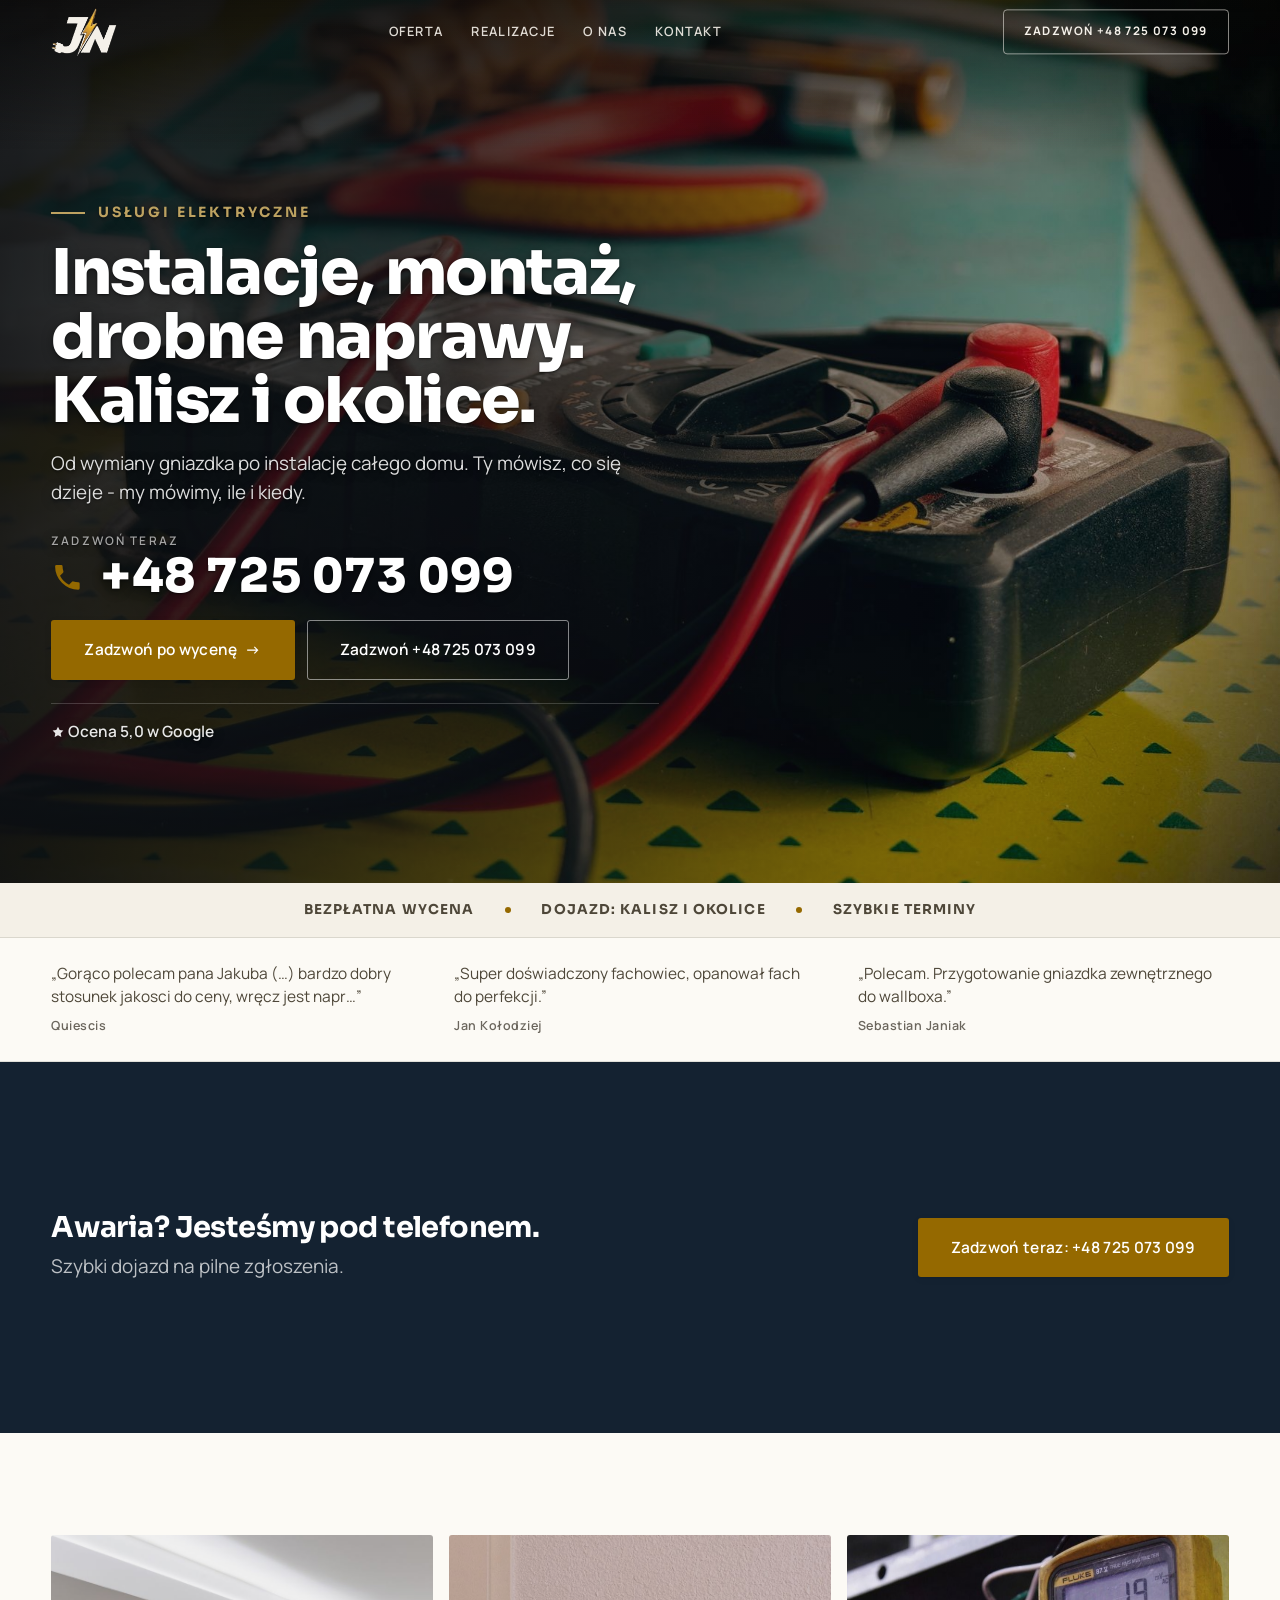
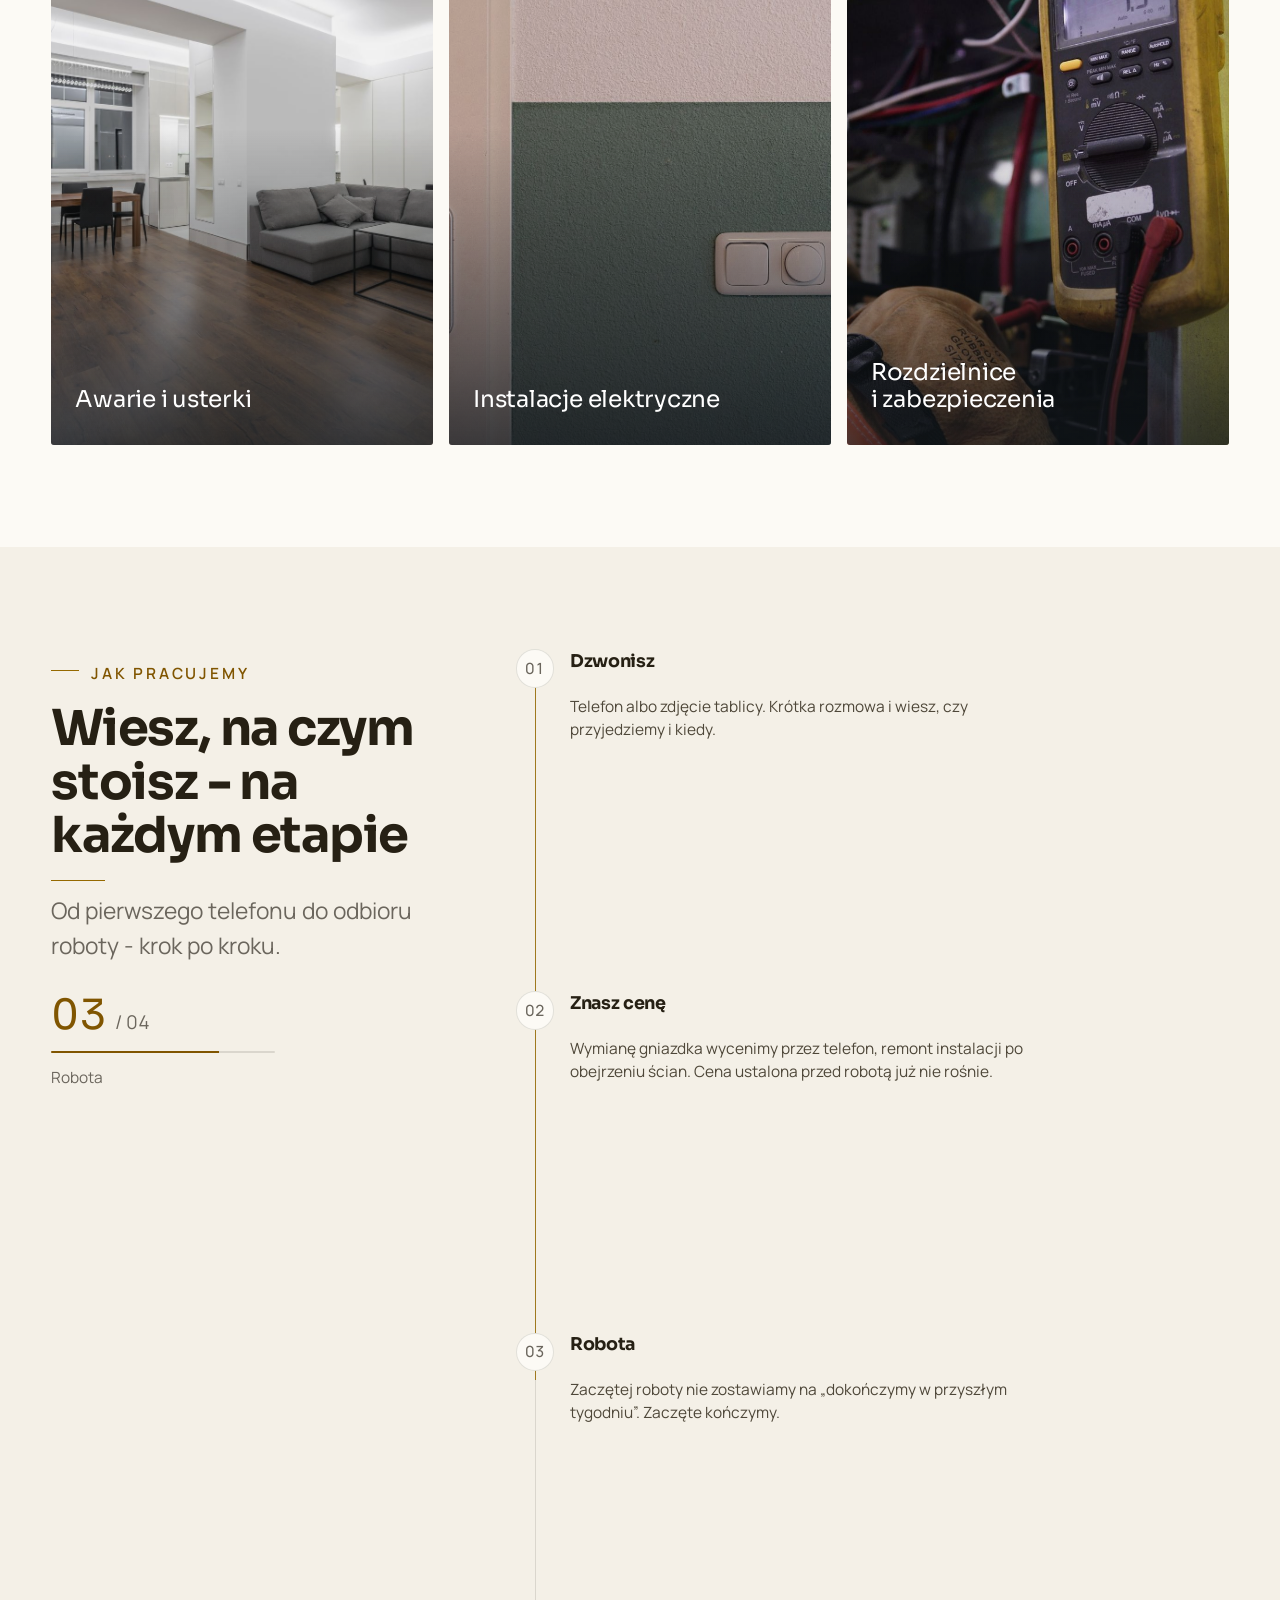
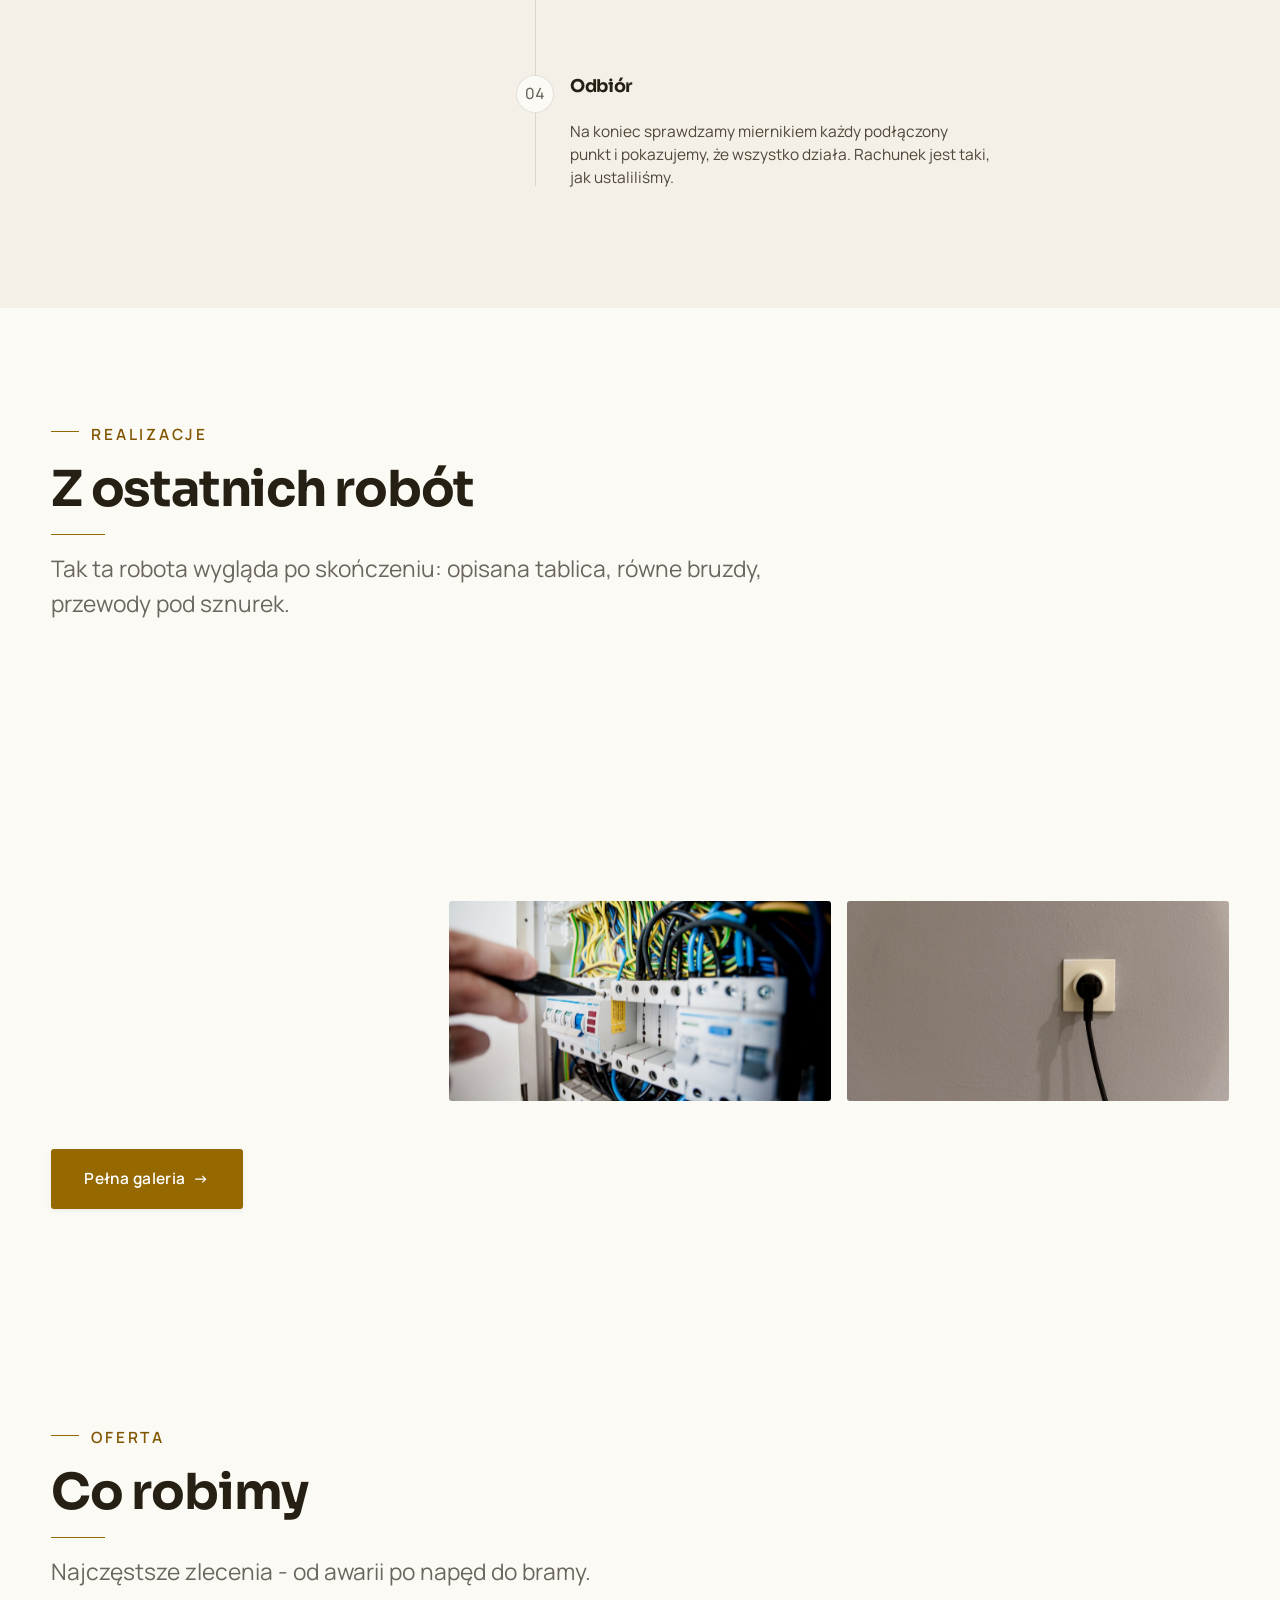
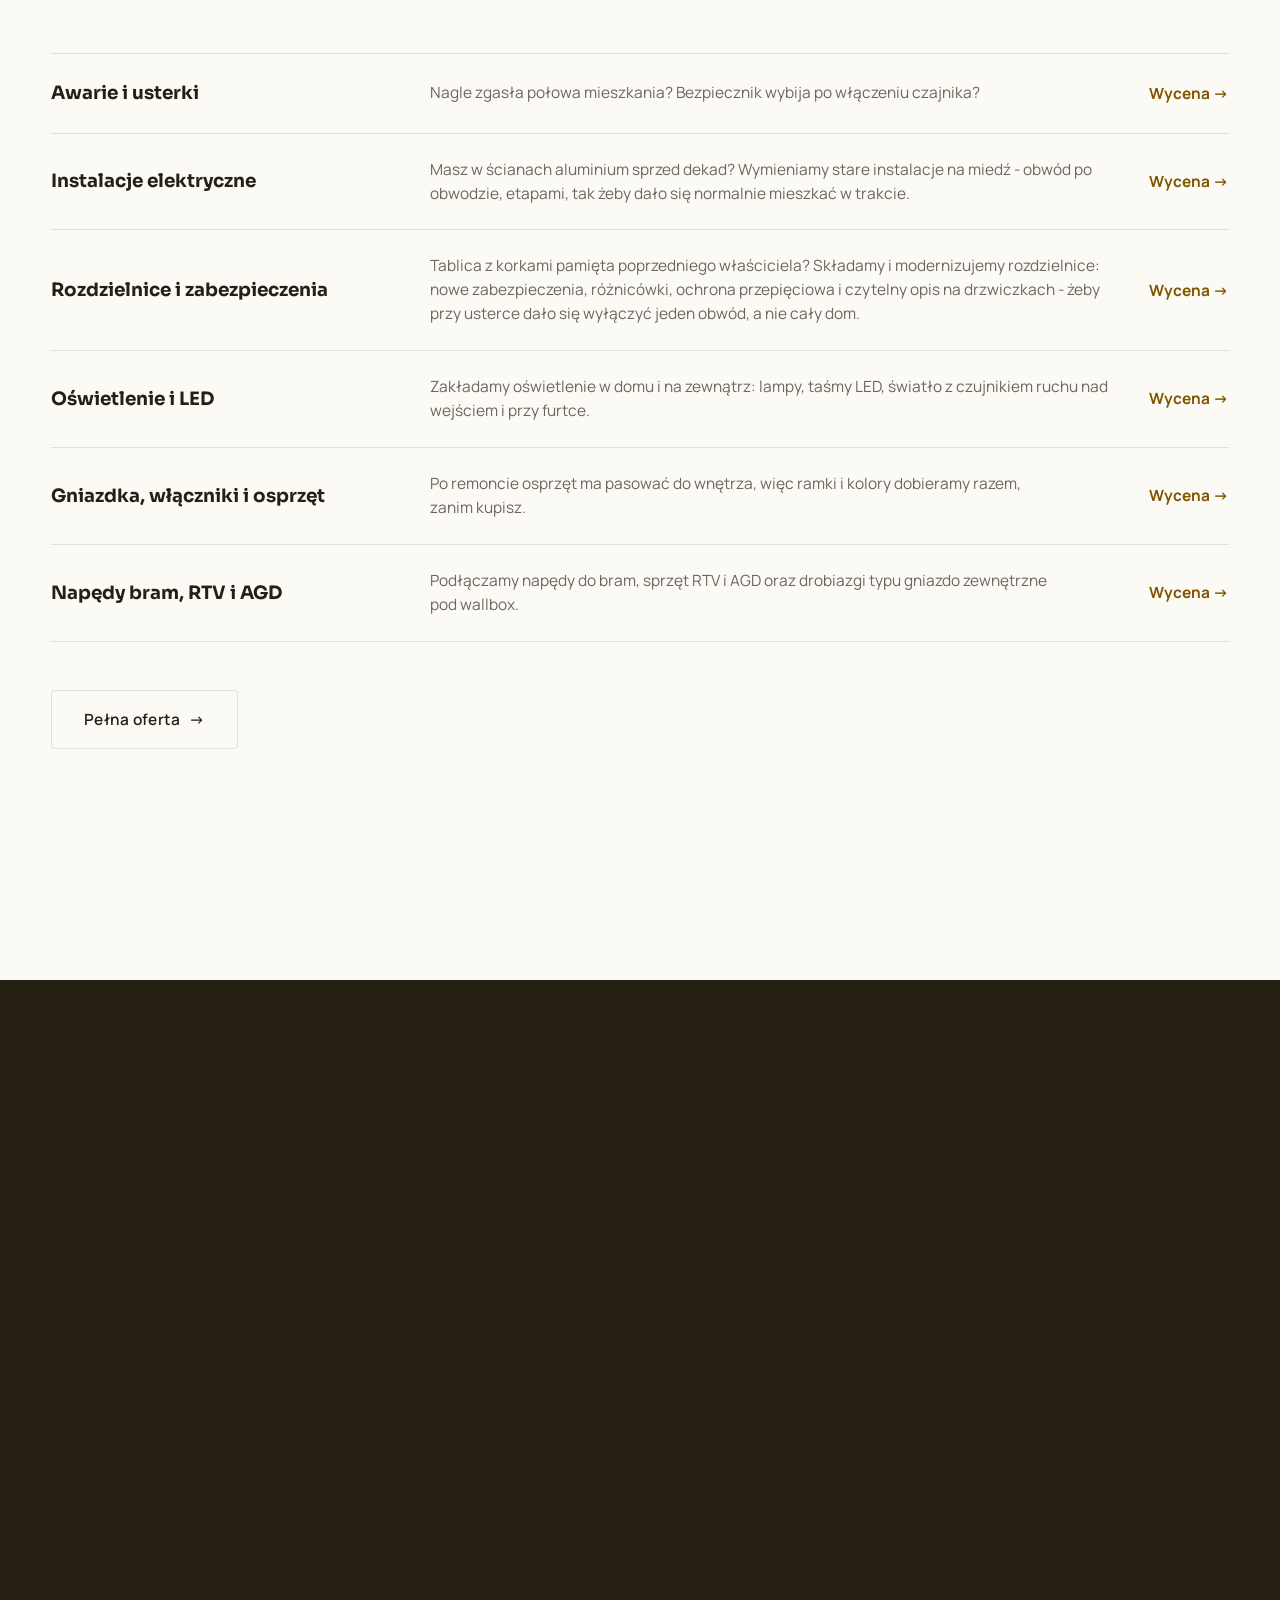
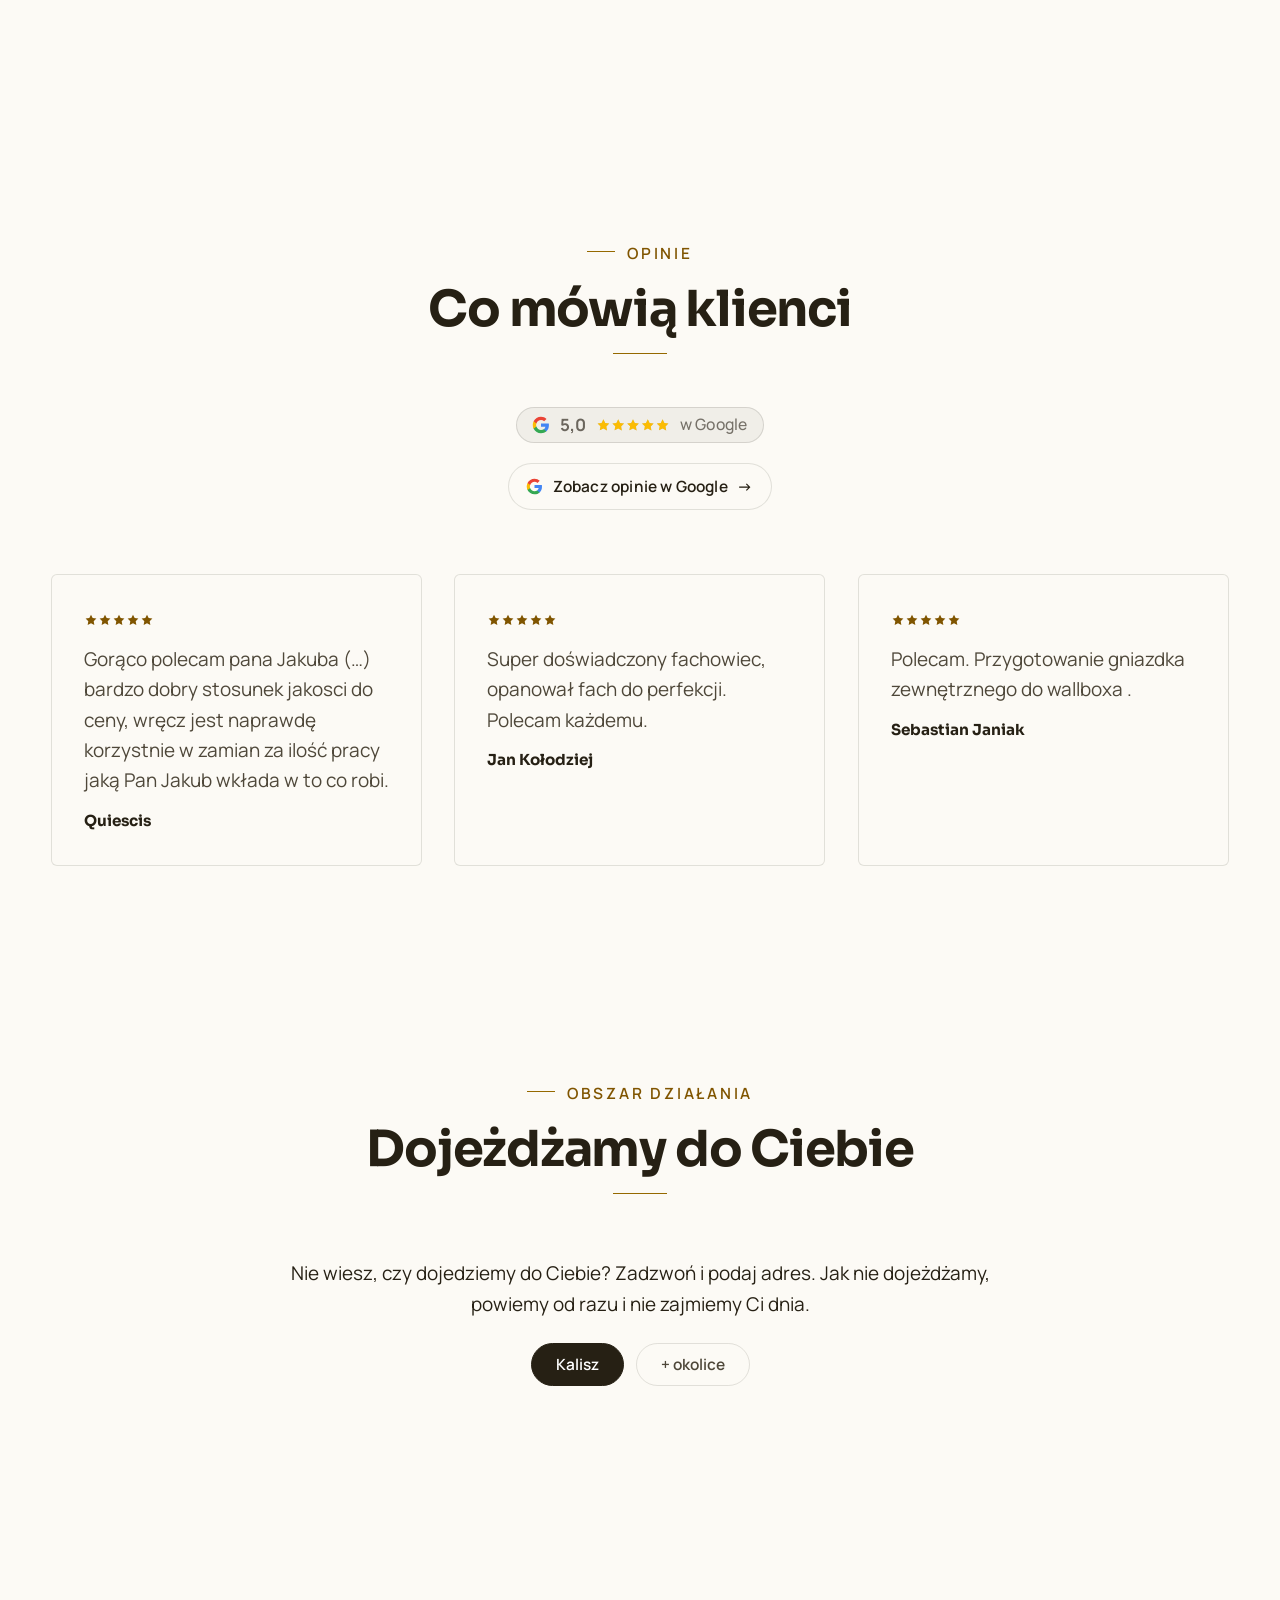
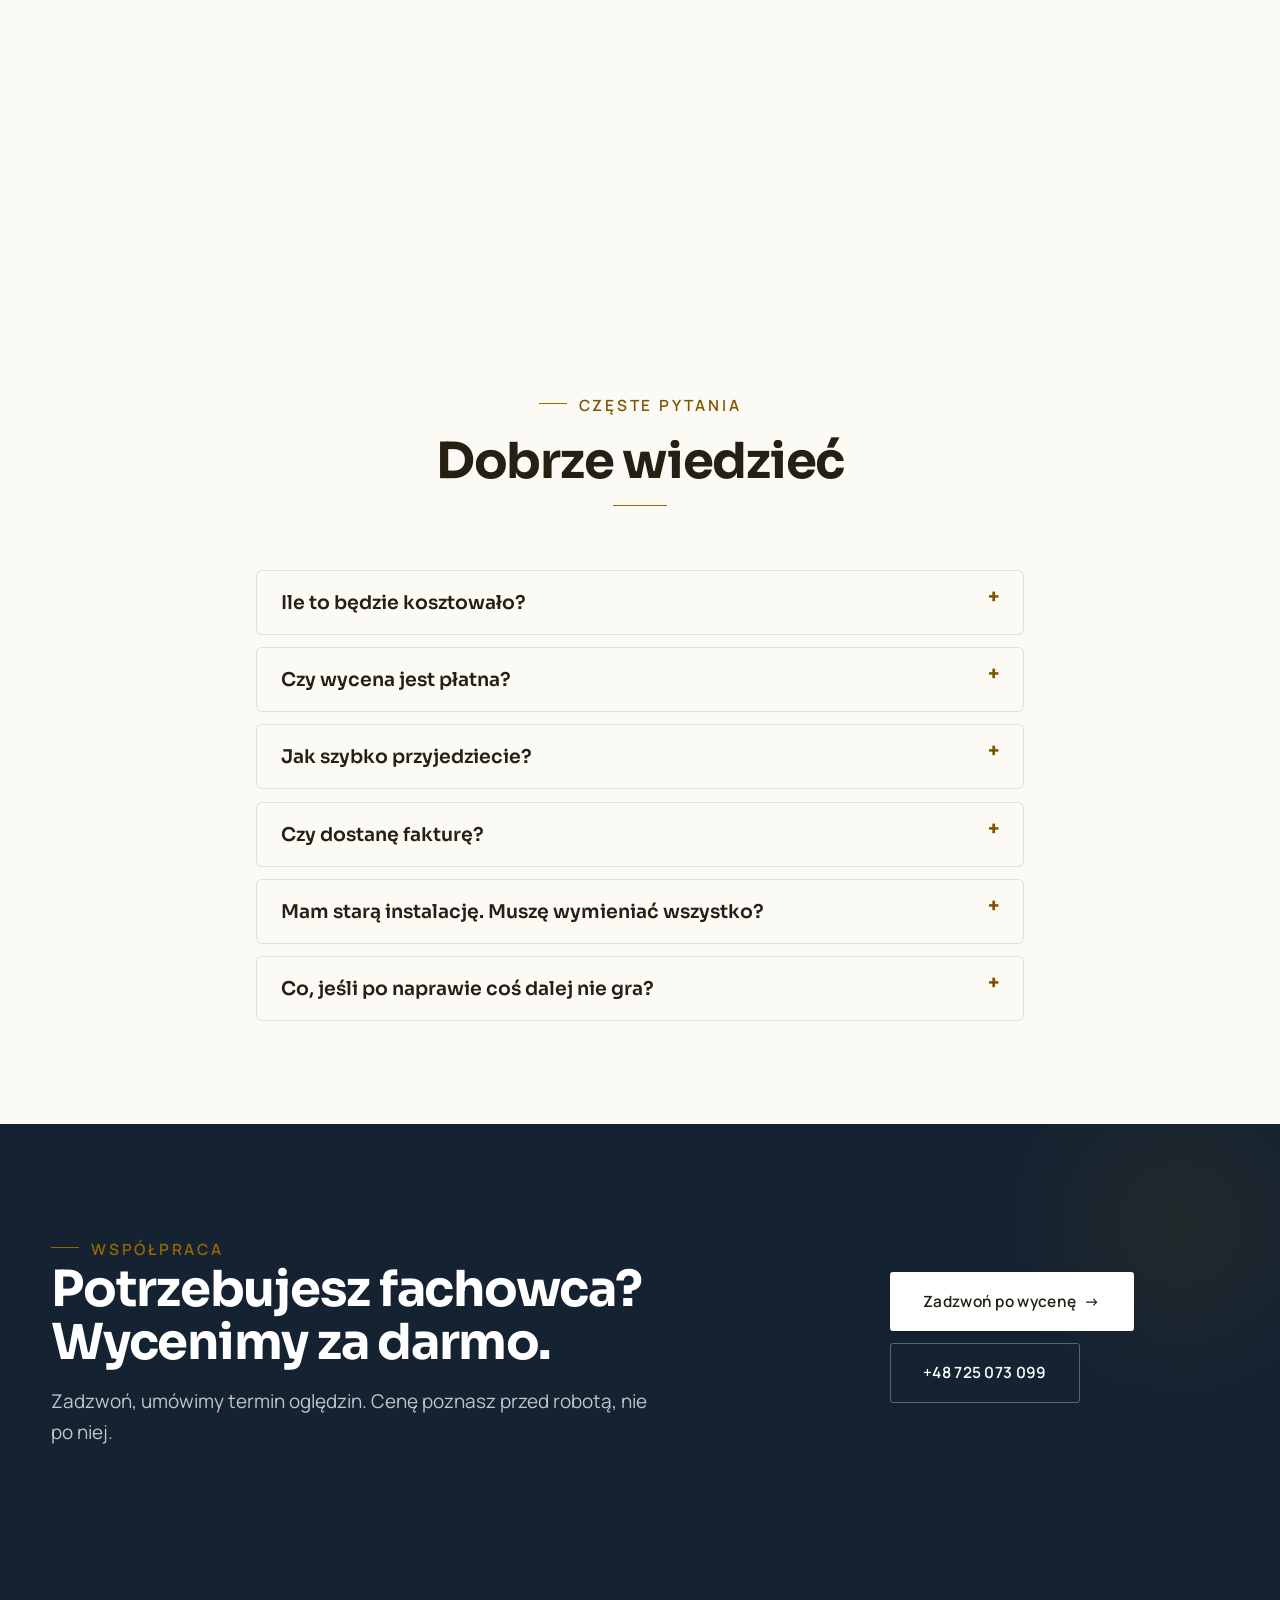
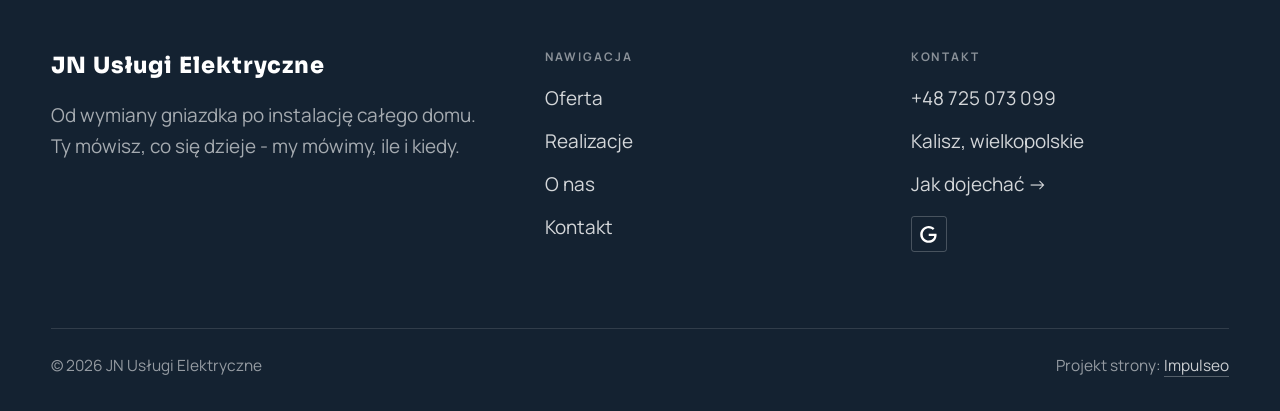
==== commit 9257b6ba: "[claude-edit][cmt:ddd864e6-ca62-449b-87ce-4025525f1598] Ekran ladowania z logo JN (kurtyna z przeply" ====
--- a/index.html
+++ b/index.html
@@ -21,13 +21,35 @@
 <link rel="preconnect" href="https://fonts.googleapis.com">
 <link rel="preconnect" href="https://fonts.gstatic.com" crossorigin>
 <link href="https://fonts.googleapis.com/css2?family=Sora:wght@600;700;800&family=Manrope:wght@400;500;600&display=swap" rel="stylesheet">
-<link rel="stylesheet" href="assets/styles.css?v=e4666591">
+<link rel="stylesheet" href="assets/styles.css?v=20261001a">
+<link rel="preload" as="image" href="img/logo.png" fetchpriority="high">
+<link rel="preload" as="image" href="img/logo-jasne.png">
+<script>(function(){
+ /* Wejscie z logo (skill wejscie-na-strone): raz na wizyte, ?intro = zagraj znowu.
+    Skrypt BEZ defer - inaczej przez ulamek sekundy widac strone, a dopiero potem kurtyne. */
+ try{
+  var h=document.documentElement, a=location.search.indexOf('intro')>-1;
+  if(window.matchMedia('(prefers-reduced-motion: reduce)').matches) return;
+  if(!a && sessionStorage.getItem('jn-wejscie')) return;
+  sessionStorage.setItem('jn-wejscie','1');
+  h.classList.add('intro-on','bez-wejscia-tla');
+ }catch(e){}
+})();</script>
 </head>
 <body>
+<div class="wejscie" aria-hidden="true">
+  <div class="wejscie-znak-box wz-pod"><span class="wejscie-znak"><img class="wz-jasne" src="img/logo-jasne.png" width="513" height="391" alt="" decoding="async"></span></div>
+  <div class="wejscie-plyta">
+    <div class="wejscie-znak-box">
+      <span class="wejscie-znak"><img class="wz-ciemne" src="img/logo.png" width="513" height="391" alt="" decoding="async"></span>
+      <i class="wejscie-prad"></i>
+    </div>
+  </div>
+</div>
 
 <header class="nav">
   <div class="wrap nav-inner">
-    <a class="brand brand-has-logo" href="index.html"><img class="brand-logo" src="img/logo.png" alt="JN Usługi Elektryczne" width="644" height="490" decoding="async"></a>
+    <a class="brand brand-has-logo" href="index.html"><img class="brand-logo" src="img/logo-jasne.png" alt="JN Usługi Elektryczne" width="513" height="391" decoding="async"><img class="brand-logo brand-logo--ciemny" src="img/logo.png" alt="" aria-hidden="true" width="513" height="391" decoding="async"></a>
     <nav class="nav-links">
       <a href="oferta.html">Oferta</a>
       <a href="realizacje.html">Realizacje</a>
@@ -38,6 +60,67 @@
     <button class="nav-toggle" aria-label="Menu"><span></span><span></span><span></span></button>
   </div>
 </header>
+<script>(function(){
+ /* Pomiar TUZ za </header>, nie w main.js - main.js rusza ~300 ms pozniej (regula 6). */
+ var h=document.documentElement;
+ if(!h.classList.contains('intro-on')) return;
+ function sprzataj(){
+   h.classList.remove('intro-on','intro-gra','intro-out');
+   try{window.dispatchEvent(new Event('wejscie:koniec'));}catch(e){}
+ }
+ var obraz=null;
+ document.querySelectorAll('.nav .brand-logo').forEach(function(im){
+   if(!obraz && im.getBoundingClientRect().width>0) obraz=im;
+ });
+ var ciemne=document.querySelector('.wz-ciemne');
+ if(!obraz||!ciemne){sprzataj();return;}
+
+ /* SKALUJEMY W DOL, NIGDY W GORE (regula 8): na kurtynie logo ma prawdziwy rozmiar,
+    do paska wraca scale() < 1. Sufit = piksele pliku / gestosc ekranu. */
+ var PLIK_W=513, PLIK_H=391;
+ var r=obraz.getBoundingClientRect();
+ var sufit=PLIK_W/Math.min(window.devicePixelRatio||1,3);
+ var cel=(innerWidth<680)?Math.min(innerWidth*0.5,230):Math.min(innerWidth*0.22,300);
+ cel=Math.max(r.width, Math.min(cel, sufit));
+ h.style.setProperty('--i-w', Math.round(cel)+'px');
+ h.style.setProperty('--i-h', Math.round(cel*PLIK_H/PLIK_W)+'px');
+ h.style.setProperty('--i-zmniejsz', (r.width/cel).toFixed(4));
+ h.style.setProperty('--i-px', Math.round(r.left+r.width/2-innerWidth/2)+'px');
+ h.style.setProperty('--i-py', Math.round(r.top+r.height/2-innerHeight/2)+'px');
+
+ var ruszylo=false, zrobione=false;
+ function koniec(){
+   if(!ruszylo||zrobione) return; zrobione=true;
+   h.classList.add('intro-out');
+   /* naglowek hero rusza, gdy kurtyna jest prawie na dole - bez pustej przerwy */
+   setTimeout(function(){ try{window.dispatchEvent(new Event('wejscie:koniec'));}catch(e){} }, 720);
+   setTimeout(sprzataj, 1150);
+ }
+ function graj(){
+   if(ruszylo) return; ruszylo=true;
+   /* DWIE klatki - inaczej przegladarka sklei start z koncem i przejscia nie widac */
+   requestAnimationFrame(function(){requestAnimationFrame(function(){ h.classList.add('intro-gra'); });});
+   /* MIN/SUFIT licza sie od startu animacji, nie od parsowania strony (regula 5a) */
+   var start=Date.now(), MIN=820, SUFIT=1150, zaladowane=false;
+   function heroGotowe(){ var im=document.querySelector('.hf-photo'); return !!(im&&im.complete&&im.naturalWidth>0); }
+   function moze(){ if(Date.now()-start>=MIN && (heroGotowe()||zaladowane)) koniec(); else setTimeout(moze,70); }
+   window.addEventListener('load',function(){zaladowane=true;});
+   moze();
+   setTimeout(koniec, SUFIT);
+   setTimeout(sprzataj, 3200);                              /* twardy bezpiecznik */
+   ['click','wheel','touchstart','keydown'].forEach(function(z){
+     window.addEventListener(z, koniec, {once:true, passive:true});
+   });
+ }
+ /* KURTYNA NIE RUSZA, DOPOKI LOGO NIE JEST POBRANE I ZDEKODOWANE (regula 5a) -
+    inaczej takt wylaniania gra na pustym miejscu i logo "miga jak zbugowane". */
+ function odpusc(){ if(!ruszylo) sprzataj(); }
+ function zacznij(){ if(ciemne.decode) ciemne.decode().then(graj,graj); else graj(); }
+ if(ciemne.complete && ciemne.naturalWidth>0) zacznij();
+ else { ciemne.addEventListener('load', zacznij); ciemne.addEventListener('error', odpusc);
+        setTimeout(function(){ (ciemne.complete&&ciemne.naturalWidth>0) ? zacznij() : odpusc(); }, 1400); }
+ setTimeout(function(){ if(!ruszylo) sprzataj(); }, 4000);
+})();</script>
 
 <main>
 <section class="hero-fach">
@@ -238,6 +321,6 @@
 <div class="sticky-call"><a class="sc-call" href="tel:+48725073099"><svg class="ico-tel" width="16" height="16" viewBox="0 0 24 24" fill="none" aria-hidden="true"><path d="M6.6 10.8a15.5 15.5 0 0 0 6.6 6.6l2.2-2.2a1 1 0 0 1 1-.24 11.4 11.4 0 0 0 3.6.58 1 1 0 0 1 1 1V20a1 1 0 0 1-1 1A17 17 0 0 1 3 4a1 1 0 0 1 1-1h3.5a1 1 0 0 1 1 1c0 1.25.2 2.46.58 3.6a1 1 0 0 1-.25 1l-2.23 2.2Z" fill="currentColor"/></svg> Zadzwoń</a><a class="sc-quote" href="kontakt.html">Zadzwoń po wycenę</a></div>
 <div class="demo-wazne" data-do="2026-10-07" data-cykl="3" hidden><svg class="dw-ico" width="13" height="13" viewBox="0 0 24 24" fill="none" aria-hidden="true"><circle cx="12" cy="12" r="8.6" stroke="currentColor" stroke-width="1.8"/><path d="M12 7.2V12l3.3 2" stroke="currentColor" stroke-width="1.8" stroke-linecap="round"/></svg><span class="dw-txt"></span></div>
 
-<script src="assets/main.js"></script>
+<script src="assets/main.js?v=20261001a"></script>
 </body>
 </html>
--- a/assets/styles.css
+++ b/assets/styles.css
@@ -1847,3 +1847,80 @@
 
 /* === szary tekst dociągnięty do czytelności (WCAG 4.5 na wszystkich tłach) === */
 :root{--muted:#6B665D;}
+
+/* --- logo w pasku: przezroczysty znak JN, dwie wersje pod ciemny i jasny pasek (01.10.2026) ---
+   Plik z wizytówki Google miał białe tło i szary cień 3D - w przezroczystym pasku nad
+   ciemnym zdjęciem wisiał jako biały kafelek ucięty u góry. Teraz: tło wycięte, na pasku
+   nad zdjęciem litery jasne (logo-jasne.png), po przewinięciu na papierowym pasku - czarne
+   jak w oryginale (logo.png). Piorun zostaje złoty w obu wersjach. */
+.brand-has-logo{position:relative}
+.brand-logo{height:50px;width:auto;max-width:none}
+.nav.is-stuck .brand-logo{height:50px}
+@media(max-width:680px){.brand-logo{height:44px;max-width:none}}
+.brand-logo--ciemny{display:none}
+.nav.nav-solid .brand-logo:not(.brand-logo--ciemny){display:none}
+.nav.nav-solid .brand-logo--ciemny{display:block}
+/* ⛔ ŻADNEGO drop-shadow na znaku - na iPhonie rysuje się jako jasny PROSTOKĄT całego logo. */
+.brand-logo{filter:none}
+
+/* ══════════════════════════════════════════════════════════════════════════════
+   WEJŚCIE NA STRONĘ - kurtyna z logo  (skill `wejscie-na-strone`, 01.10.2026)
+   CO OPOWIADA: prąd. Znak JN z piorunem wychodzi z rozmycia, pod nim linią w kolorze
+   akcentu PRZEPŁYWA PRĄD z iskrą na czele, potem jasna kurtyna schodzi i odsłania
+   ciemne hero. Logo leci do paska i po drodze zmienia się z czarnego (na papierze)
+   na jasne (na zdjęciu) - czyta się jak JEDEN przedmiot. Wzór: Mat-Mar (K. 23.09).
+   🔴 ZMIANA KOLORU IDZIE KRAWĘDZIĄ KURTYNY, nie przenikaniem w czasie: czarna kopia
+   znaku siedzi W płycie (płyta ją przycina swoim clip-path), jasna kopia leci POD płytą
+   tym samym torem. Gdzie jest papier - widać czarny znak, gdzie już zdjęcie - jasny.
+   Przenikanie na timerze (jak w Mat-Marze) na klatkach 01.10 zostawiało czarne litery
+   na ciemnym zdjęciu przez ~0,1 s, bo krawędź mijała pasek przed zmianą koloru.
+   🔴 Kurtyna JASNA, bo hero jest ciemne - ciemna na ciemnym nie odsłania niczego.
+   🔴 Najpierw leci znak, dopiero potem schodzi płyta (opóźnienie .42s) - inaczej
+      ciemne logo jedzie po ciemnym zdjęciu jak naklejka.
+   ⛔ ZERO drop-shadow na logu w KAŻDYM stanie (iOS rysuje z tego biały prostokąt).
+   Bezpieczniki: display:none bez skryptu · twardy limit 3,2 s · klik/kółko/dotyk/klawisz
+   przerywa · prefers-reduced-motion pomija całość · logo musi być pobrane przed startem. */
+.wejscie{display:none}
+.intro-on .wejscie{display:block;position:fixed;inset:0;z-index:200;pointer-events:none}
+.wejscie-plyta{position:absolute;inset:0;z-index:2;background:var(--paper);clip-path:inset(0 0 0 0)}
+.intro-on.intro-out .wejscie-plyta{clip-path:inset(100% 0 0 0);
+  transition:clip-path .66s cubic-bezier(.66,0,.24,1) .42s}
+
+/* `absolute`, nie `fixed`: .wejscie i płyta zajmują cały ekran, więc to ten sam punkt,
+   a zwykły potomek jest przycinany clip-pathem płyty w KAŻDEJ przeglądarce. */
+.wejscie-znak-box{position:absolute;left:50%;top:50%;z-index:2;width:var(--i-w);height:var(--i-h);
+  transform:translate(-50%,-50%)}
+.wejscie-znak-box.wz-pod{z-index:1}
+.intro-on.intro-out .wejscie-znak-box{
+  transform:translate(calc(-50% + var(--i-px)),calc(-50% + var(--i-py))) scale(var(--i-zmniejsz));
+  transition:transform .74s cubic-bezier(.16,.84,.44,1)}
+
+/* TAKT 1 - logo z rozmycia do ostrości, maską w prawo (nie fade+scale) */
+.wejscie-znak{position:absolute;inset:0;display:block;
+  clip-path:inset(0 100% 0 0);transform:scale(1.045);filter:blur(14px)}
+.intro-on.intro-gra .wejscie-znak{clip-path:inset(0 0 0 0);transform:scale(1);filter:blur(0);
+  transition:clip-path .56s cubic-bezier(.16,1,.3,1),filter .56s cubic-bezier(.16,1,.3,1),
+             transform .56s cubic-bezier(.16,1,.3,1)}
+.wejscie-znak img{position:absolute;inset:0;width:100%;height:100%;max-width:none;display:block}
+
+/* TAKT 2 - przepływ prądu: linia rośnie od lewej, na czele iskra. Rusza 0,16 s PO logu. */
+.wejscie-prad{position:absolute;left:0;right:0;top:calc(100% + 16px);height:2px;display:block;
+  background:linear-gradient(90deg,color-mix(in srgb,var(--accent) 35%,transparent),var(--accent));
+  transform:scaleX(0);transform-origin:left center;border-radius:2px}
+.wejscie-prad::after{content:"";position:absolute;right:-5px;top:50%;width:10px;height:10px;margin-top:-5px;
+  border-radius:50%;background:#fff;opacity:0;
+  box-shadow:0 0 0 2px var(--accent),0 0 14px 4px color-mix(in srgb,var(--accent) 70%,transparent)}
+.intro-on.intro-gra .wejscie-prad{transform:scaleX(1);transition:transform .5s cubic-bezier(.5,0,.2,1) .16s}
+.intro-on.intro-gra .wejscie-prad::after{animation:wjIskra .5s linear .16s both}
+@keyframes wjIskra{0%{opacity:0}12%{opacity:1}85%{opacity:1}100%{opacity:0}}
+.intro-on.intro-out .wejscie-prad{opacity:0;transition:opacity .22s ease}
+
+/* logo w pasku czeka schowane (visibility - miejsce w pasku ma zostać zajęte) */
+.intro-on .nav .brand-logo{visibility:hidden}
+/* WebKit potrafi narysować rozmycie paska NAD lecącym logo - na czas wejścia bez rozmycia */
+.intro-on .nav{-webkit-backdrop-filter:none!important;backdrop-filter:none!important}
+@media (prefers-reduced-motion:reduce){
+  .wejscie,.intro-on .wejscie{display:none}
+  .intro-on .nav .brand-logo{visibility:visible}
+}
+@media print{.wejscie{display:none!important}}
